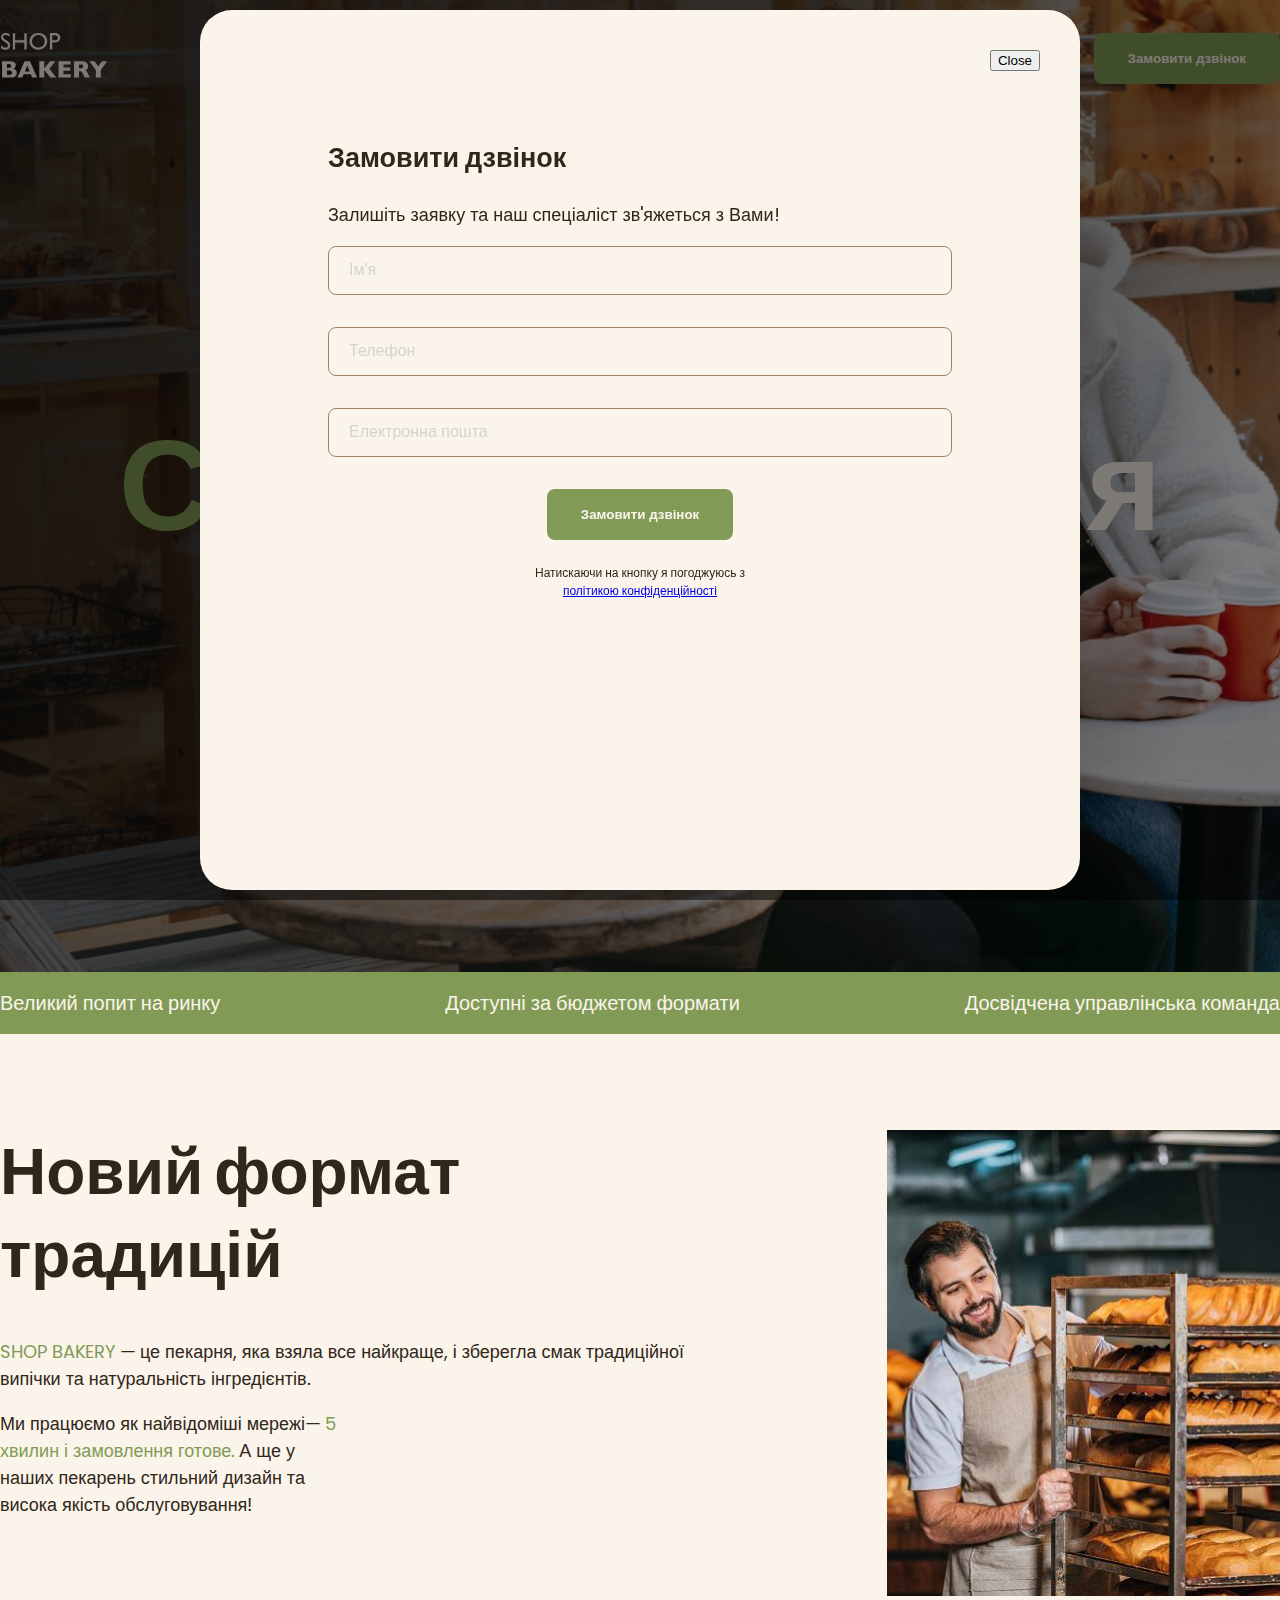
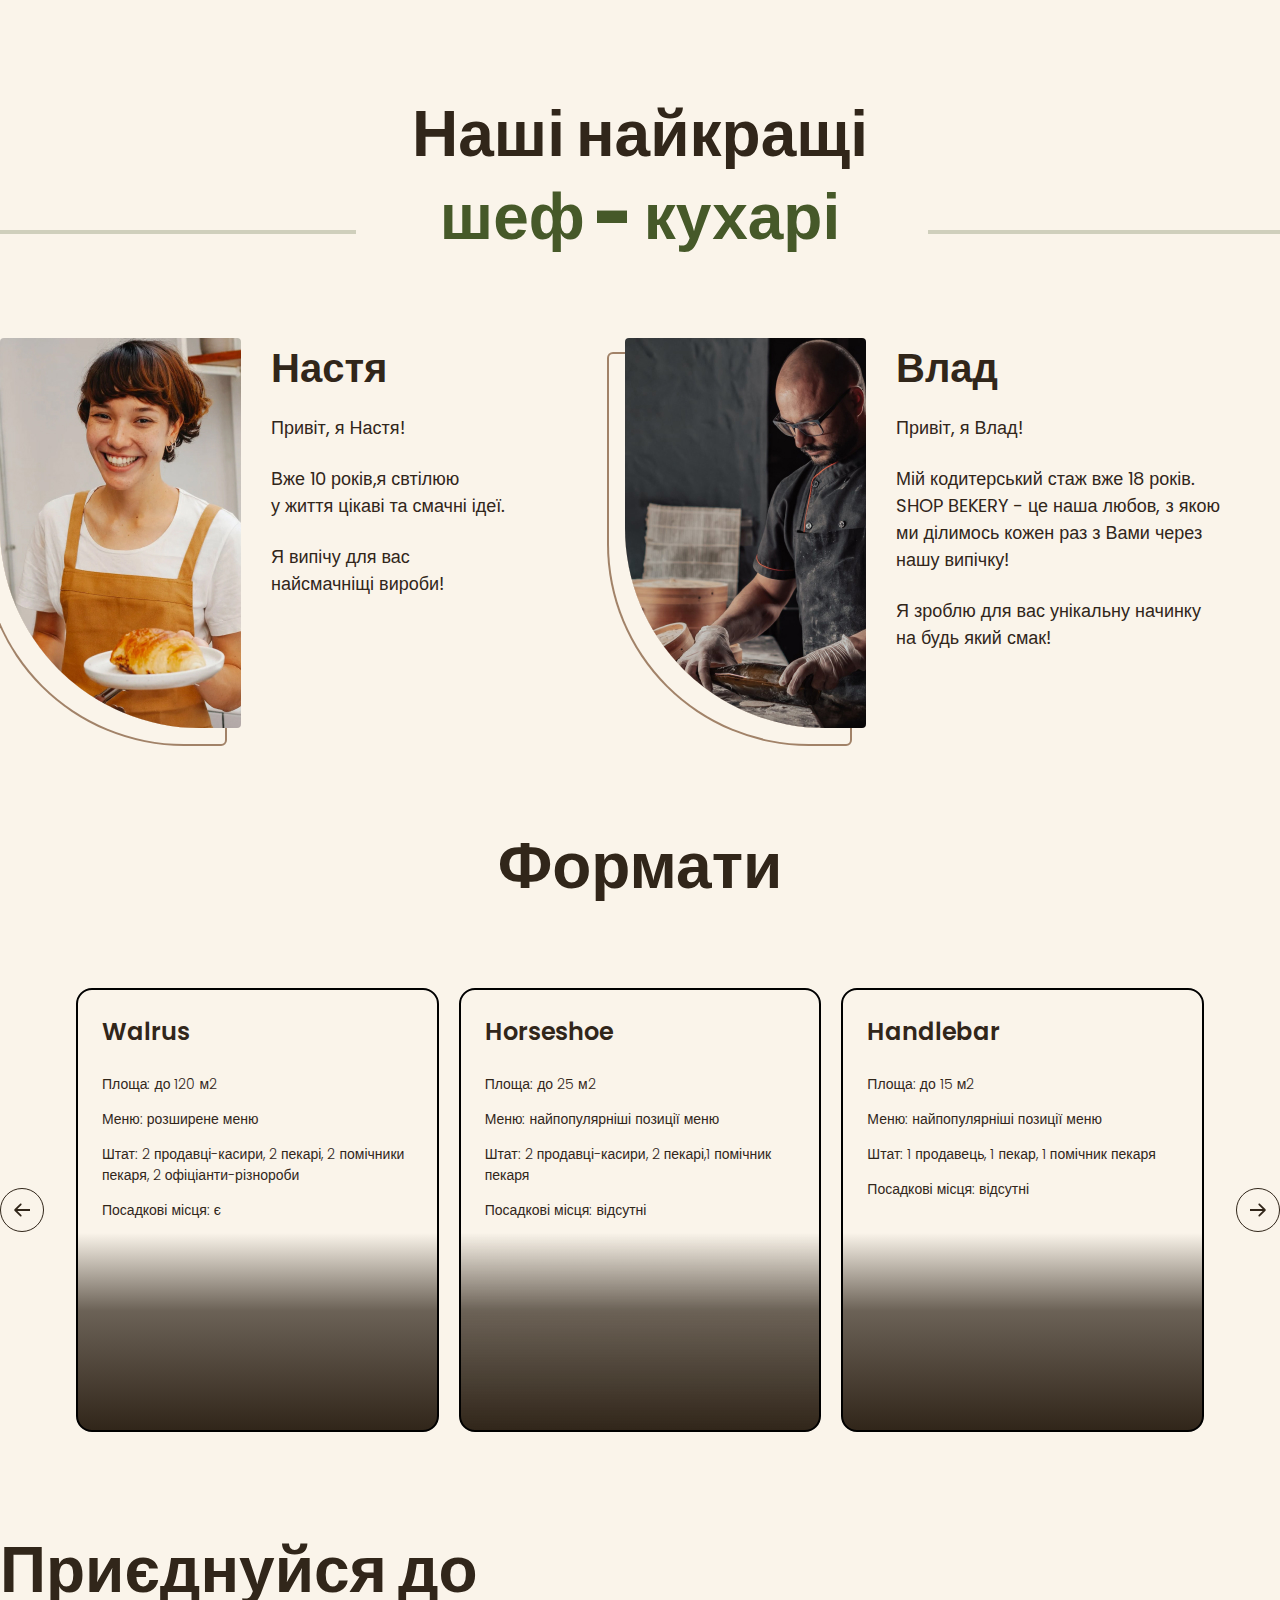
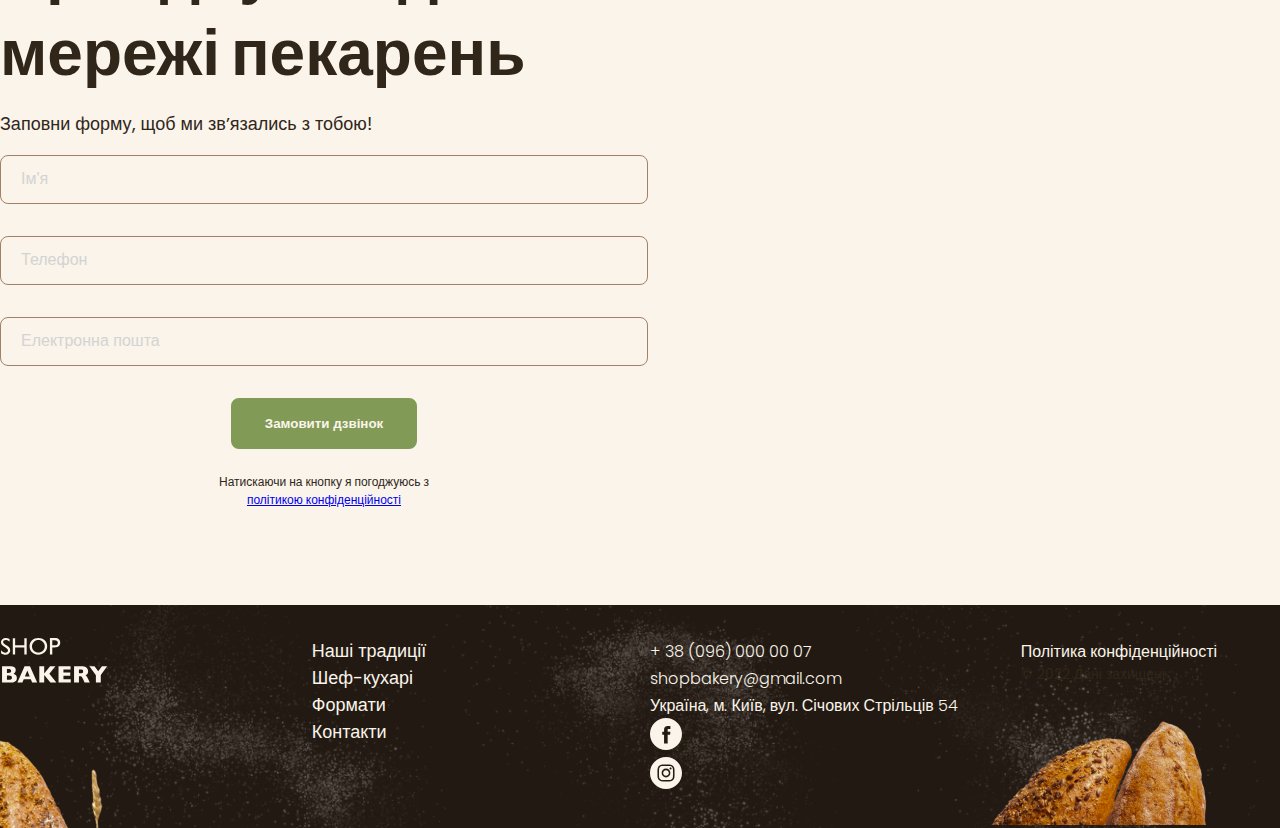
==== index.html @ 7f4b6bdd "first commit" ====
<!DOCTYPE html>
<html lang="uk">
  <head>
    <meta charset="UTF-8" />
    <meta name="viewport" content="width=device-width, initial-scale=1.0" />
    <link rel="stylesheet" href="./css/main.css">
    <link rel="preconnect" href="https://fonts.googleapis.com">
    <link rel="preconnect" href="https://fonts.gstatic.com" crossorigin>
    <link href="https://fonts.googleapis.com/css2?family=Poppins:wght@300;400;600;900&display=swap" rel="stylesheet">
    <title>Сучасна пекарня</title>
  </head>
  <body>
    <header class="header">
      <div class="container">
        <div class="header-container">
          <nav class="header-nav">
            <a href="#"><img src="/Images/logo.svg" alt="logo" /></a>
            <ul class="header-menu">
              <li class="header-item"><a class="link" href="#tradirions-section">Нашіт радиції</a></li>
              <li class="header-item"><a class="link" href="#chefs-section">Шеф-кухарі</a></li>
              <li class="header-item"><a class="link" href="#formats-section">Формати</a></li>
              <li class="header-item"><a class="link" href="#contact section">Контакти</a></li>
            </ul>
          </nav>
          <button class="button modal-btn-open" type="button">Замовити дзвінок</button>
        </div>
      </div>
    </header>
    <main>
      <section class="hero-section">
        <div class="container">
          <h1 class="hero-title"><span class="accent">Сучасна</span>пекарня</h1>
        </div>
      </section>
      <section class="advantages-section">
        <div class="container">
          <h2 class="visually-hidden">Наші переваги</h2>
          <ul class="advantages-list">
          <li class="advantages-item">Великий попит на ринку</li>
          <li class="advantages-item">Доступні за бюджетом формати</li>
          <li class="advantages-item">Досвідчена управлінська команда</li>
          </ul>
        </div>
      </section>
      <section class="traditions-section section" id="traditions-section">
        <div class="container">
          <div class="traditions-container">
            <div class="traditions-content">
              <h2 class="traditions-title section-title">Новий формат традицій</h2>
              <p class="traditions-text"><span class="brand uppercase">shop bakery</span> — це пекарня, яка взяла все найкраще, і зберегла смак традиційної випічки та натуральність інгредієнтів.</p>
              <p class="traditions-text limited">Ми працюємо як найвідоміші мережі—
              <span class="brand">5 хвилин і замовлення готове.</span>
               А ще у наших пекарень стильний дизайн 
               та висока якість обслуговування!</p>
            </div>
          <img src="./Images/baker-man.jpg" alt="baker-man">
          </div>
        </div>
      </section>
      <section class="section" id="chefs-section">
        <div class="container">
          <h2 class="chefs-title section-title centered">Наші найкращі<br><span class="accent">шеф - кухарі</span></h2>
        <ul class="chefs-list">
          <li class="chefs-item">
            <article class="chef-card">
              <img class="chef-image" src="./Images/Nastya.jpg" alt="Nastya-chef">
              <div>
                <div class="chef-text">
                  <h3 class="chef-title">Настя</h3>
                  <p>Привіт, я Настя!</p>
                  <p>Вже 10 років,я свтілюю<br>у життя цікаві та смачні ідеї.</p>
                  <p>Я випічу для вас<br>найсмачніщі вироби!</p>
                </div>
              </div>
            </article>
          </li>
          <li class="chefs-item">
            <article class="chef-card">
              <img class="chef-image" src="./Images/Vlad.jpg" alt="Vlad-chef">
              <div class="chef-text">
                <h3 class="chef-title">Влад</h3>
                <p>Привіт, я Влад!</p>
                <p>Мій кодитерський стаж вже 18 років.<br>SHOP BEKERY - це наша любов, з якою<br>ми ділимось кожен раз з Вами через нашу випічку!</p>
                <p>Я зроблю для вас унікальну начинку<br>на будь який смак!</p>
              </div>
            </article>
          </li>
        </ul>
        </div>
      </section>
      <section class="section" id="formats-section">
        <div class="container">
          <h2 class="formats-title section-title centered">Формати</h2>
          <div class="formats-container">
            <button class="slide-button next" type="button">
              <svg class="icon-Arrow-1" width="16" height="16">
              <use href="./Images/Sprite.svg#icon-Arrow-1"></use>
              </svg>
            </button>
            <ul class="formats-list">
            <li class="formats-item">
              <article class="format-card">
                <h3 class="format-title" lang="en">Walrus</h3>
                <div class="format-text">
                  <p >Площа: до 120 м2</p> 
                  <p >Меню: розширене меню</p>
                  <p >Штат: 2 продавці-касири, 2 пекарі, 2 
                    помічники пекаря, 2 офіціанти-різнороби</p>
                  <p >Посадкові місця: є</p>
                </div>
              </article>
            </li>
            <li class="formats-item">
              <article class="format-card">
                <h3 class="format-title" lang="en">Horseshoe</h3>
                <div class="format-text">
                  <p >Площа: до 25 м2</p> 
                  <p >Меню: найпопулярніші позиції меню</p>
                  <p >Штат: 2 продавці-касири, 2 пекарі,1 
                    помічник пекаря</p>
                  <p >Посадкові місця: відсутні</p>
                </div>
              </article>
            </li>
            <li class="formats-item">
              <article class="format-card">
                <h3 class="format-title" lang="en">Handlebar</h3>
                <div class="format-text">
                  <p >Площа: до 15 м2</p> 
                  <p >Меню: найпопулярніші позиції меню </p>
                  <p >Штат: 1 продавець, 1 пекар, 1 помічник 
                    пекаря</p>
                  <p >Посадкові місця: відсутні</p>
                </div>
              </article>
            </li>
            </ul>
            <button class="slide-button prev" type="button">
            <svg class="slide-arrow" width="16" height="16">
            <use href="./Images/Sprite.svg#icon-Arrow-1"></use>
            </svg>
            </button>
          </div>
        </div>
      </section>
      <section class="contact-section section" id="contact section">
        <div class="container">
         <div class="contact-container">
          <div class="contact-form">
            <h2 class="contact-title section-title">Приєднуйся до мережі пекарень</h2>
            <p>Заповни форму, щоб ми звʼязались з тобою!</p>
            <form name="modal-form" autocomplete="off" >

              <div class="form-field">
                <label class="form-label visually-hidden" for="user-name">Ім'я</label>
                <input class="form-input" type="text" id="user-name" name="user-name" placeholder="Ім'я">
              </div>
      
              <div class="form-field">
                <label class="form-label visually-hidden" for="user-tel">Телефон</label>
                <input class="form-input" type="tel" id="user-tel" name="user-tel" placeholder="Телефон">
              </div>
      
              <div class="form-field">
                <label class="form-label visually-hidden" for="user-email">Електронна пошта</label>
                <input class="form-input" type="email" id="user-email" name="user-email" placeholder="Електронна пошта">
              </div>
      
                <button class="form-button button" type="submit">Замовити дзвінок</button>
                <p class="form-terms">Натискаючи на кнопку я погоджуюсь з <a class="form-terms-lin" href="#">політикою конфіденційності</a></p>
              </form>
          </div>
          <iframe class="contact-map" src="https://www.google.com/maps/embed?pb=!1m18!1m12!1m3!1d2540.1640531314047!2d30.491233500000003!3d50.4566697!2m3!1f0!2f0!3f0!3m2!1i1024!2i768!4f13.1!3m3!1m2!1s0x40d4ce637bfe1717%3A0x5370c2254ad1b952!2z0LLRg9C70LjRhtGPINCh0ZbRh9C-0LLQuNGFINCh0YLRgNGW0LvRjNGG0ZbQsiwgNTQsINCa0LjRl9CyLCAwMjAwMA!5e0!3m2!1suk!2sua!4v1700750742175!5m2!1suk!2sua" width="600" height="450" style="border:0;" allowfullscreen="" loading="lazy" referrerpolicy="no-referrer-when-downgrade"></iframe>
         </div>
        </div>
      </section>
    </main>
    <footer class="footer">
    <div class="container">
      <div class="footer-container">
        <nav class="footer-nav">
          <a class="footer-logo" href="#">
            <img src="/Images/logo.svg" alt="logo" />
          </a>
         <ul class="footer-menu">
           <li><a class="link" href="#">Наші традиції</a></li>
           <li><a class="link" href="#">Шеф-кухарі</a></li>
           <li><a class="link" href="#">Формати</a></li>
           <li><a class="link" href="#">Контакти</a></li>
         </ul>
      </nav>
      <address class="footer-address">
        <ul class="address-list">
          <li><a class="address-link" href="tel:+380960000007">+ 38 (096) 000 00 07</a></li>
          <li><a class="address-link" href="mailto:shopbakery@gmail.com">shopbakery@gmail.com</a></li>
          <li><a class="address-link" href="https://maps.app.goo.gl/nErxCYcRYTQKgzDj8">Україна, м. Київ, вул. Січових Стрільців 54</a></li>
          <li><a  href="">
            <svg class="address-icon" width="32" height="32">
              <use href="./Images/Sprite.svg#icon-Face3">
            </svg>
            </a>
          </li>
          <li><a href="#">
            <svg class="address-icon" width="32" height="32">
              <use href="./Images/Sprite.svg#icon-Insta">
            </svg>
            </a>
          </li>
        </ul>
        <div class="address-info">
          <a class="address-link" href="#" target="_blank">Політика конфіденційності</a>
        <p class="address-copyright">© 2022 Дані захищені</p>
        </div>
      </address>
      </div>
    </div>
    </footer>


    <div class="backdrop">
      <div class="modal">
        <button class="modal-btn-close" type="button">Close</button>
        <h2>Замовити дзвінок</h2>
        <p>Залишіть заявку та наш спеціаліст зв'яжеться з Вами!</p>
        <form name="contact-form" autocomplete="on">

        <div class="form-field">
          <label class="form-label visually-hidden" for="user-name">Ім'я</label>
          <input class="form-input" type="text" id="user-name" name="user-name" placeholder="Ім'я" min="2" max="20" required>
        </div>

        <div class="form-field">
          <label class="form-label visually-hidden" for="user-tel">Телефон</label>
          <input class="form-input" type="tel" id="user-tel" name="user-tel" placeholder="Телефон" pattern="\+[0-9]{12}" required>
        </div>

        <div class="form-field">
          <label class="form-label visually-hidden" for="user-email">Електронна пошта</label>
          <input class="form-input" type="email" id="user-email" name="user-email" placeholder="Електронна пошта" required>
        </div>

      
          <button class="form-button button" type="submit">Замовити дзвінок</button>
          <p class="form-terms">Натискаючи на кнопку я погоджуюсь з <a class="form-terms-lin" href="#">політикою конфіденційності</a></p>
        </form>
      </div>
    </div>


    <script src="./Js/modal.js"></script>
  </body>
</html>
---- css/main.css ----
:root {
  --color-primary-dark: #31261a;
  --color-primary-light: #faf4ea;
  --color-brand-normal: #819b57;
  --color-brand-dark: #465929;
  --color-brand-light: #cfcfbc;
  --color-secondary-dark: #a18268;
}

*,
::after,
::after {
  box-sizing: border-box;
}

ul {
  list-style-type: none;
  margin: 0;
  padding: 0;
}

body {
  color: var(
    --color-primary-dark
  );
  background-color: var(
    --color-primary-light
  );
  font-family: "Poppins",
    sans-serif;
  font-size: 18px;
  font-weight: 400;
  line-height: 1.5;
  margin: 0;
}

h1,
h2,
h3,
h4,
h5,
h6,
p {
  margin-top: 0;
}

a {
  display: inline-block;
}

address {
  font-style: normal;
}

.visually-hidden {
  position: absolute;
  left: -10000px;
  top: auto;
  width: 1px;
  height: 1px;
  overflow: hidden;
}

.section {
  padding: 48px 0;
}

.container {
  width: 100%;
  max-width: 1288px;
  margin: 0 auto;
}

.button {
  color: var(
    --color-primary-light
  );
  background-color: var(
    --color-brand-normal
  );
  border: 2px solid
    var(--color-brand-normal);
  border-radius: 8px;
  cursor: pointer;
  font-weight: 600;
  padding: 16px 32px;
}

.button:hover {
  background-color: transparent;
  color: var(
    --color-brand-dark
  );
}

.link {
  color: var(
    --color-primary-light
  );
  text-decoration: none;
  transition: color 0.3s;
}

.link:hover {
  color: var(
    --color-brand-normal
  );
}

.header {
  position: absolute;
  top: 0;
  left: 0;
  width: 100%;
  padding-top: 32px;
}

.header-container {
  display: flex;
  align-items: center;
  gap: 40px;
}

.header-nav {
  flex-grow: 1;
  display: flex;
  align-items: center;
  gap: 40px;
}

.header-menu {
  display: flex;
  gap: 64px;
  flex-grow: 1;
  justify-content: center;
}

.header-item {
  margin-right: 64px;
}

.header-item:last-child {
  margin-right: 0;
}

.hero-section {
  padding: 390px 0;
  background-image: linear-gradient(
      103deg,
      rgba(18, 18, 17, 0.78)
        2.03%,
      rgba(18, 18, 17, 0.6)
        58.46%,
      rgba(18, 18, 17, 0)
        90.36%
    ),
    url(/Images/couple-in-bake.jpg);
  background-repeat: no-repeat;
  background-position: center;
  background-size: cover;
}

.hero-title {
  color: var(
    --color-primary-light
  );
  text-align: center;
  font-size: 128px;
  font-weight: 900;
  margin-bottom: 0;
}

.hero-title .accent {
  color: var(
    --color-brand-normal
  );
}

.advantages-list {
  display: flex;
  justify-content: space-between;
  gap: 40px;
}

.advantages-item {
  font-size: 20px;
  font-weight: 300;
  color: var(
    --color-primary-light
  );
}

.advantages-section {
  background-color: var(
    --color-brand-normal
  );
  padding: 16px 0;
}

.section-title .accent {
  color: var(
    --color-brand-dark
  );
}

.section-title {
  font-size: 64px;
  font-weight: 900;
  line-height: 1.3;
}

.section-title.centered {
  text-align: center;
}

.traditions-section {
  padding-top: 96px;
}

.traditions-content {
  max-width: 710px;
}

.traditions-container {
  display: flex;
  justify-content: space-between;
  gap: 40px;
}

.traditions-title {
  margin-bottom: 42px;
}

.traditions-text .brand {
  color: var(
    --color-brand-normal
  );
}

.traditions-text .uppercase {
  text-transform: uppercase;
}

.traditions-text.limited {
  max-width: 340px;
}

.chef-card {
  display: flex;
  gap: 30px;
}

.chefs-list {
  display: flex;
  gap: 0px;
}

.chefs-item {
  flex-basis: calc(
    (100% - 30px) / 2
  );
}

.chef-text p {
  margin-bottom: 24px;
}

.chef-text p:last-child {
  margin-bottom: 0px;
}

.chef-title {
  font-size: 40px;
  font-weight: 600;
  margin-bottom: 16px;
}

.chefs-title {
  margin: 0 auto 80px;
  position: relative;
}

.chefs-title::before,
.chefs-title::after {
  position: absolute;
  bottom: 24px;
  width: 352px;
  border: 2px solid
    var(--color-brand-light);
  content: "";
}

.chefs-title::before {
  left: 0px;
}

.chefs-title::after {
  right: 0px;
}

.chef-image {
  border-radius: 4px 4px 4px
    200px;
  box-shadow: -16px 16px 0 0
      var(
        --color-primary-light
      ),
    -16px 16px 0 2px var(--color-secondary-dark);
}

.formats-container {
  display: flex;
  gap: 32px;
  align-items: center;
}

.formats-list {
  display: flex;
  gap: 20px;
  flex-wrap: wrap;
}

.formats-item {
  flex-basis: calc(
    (100% - 40px) / 3
  );
}

.format-card {
  transition: transform 0.3s;
  border: 2px solid black;
  height: 444px;
  border-radius: 16px;
  padding: 24px;
  background-image: linear-gradient(
    180deg,
    rgba(49, 38, 26, 0) 55.21%,
    rgba(49, 38, 26, 0.71)
      72.92%,
    var(--color-primary-dark)
      100%
  );
}

.format-card:hover {
  transform: scale(1.05);
}

.format-title {
  font-size: 24px;
  font-weight: 600;
}

.formats-title {
  margin-bottom: 80px;
}

.format-text {
  font-size: 14px;
  font-weight: 300;
}

.slide-button {
  flex-shrink: 0;
  width: 44px;
  height: 44px;
  border-radius: 50%;
  display: flex;
  align-items: center;
  justify-content: center;
  padding: 0;
  fill: var(
    --color-primary-dark
  );
  background-color: transparent;
  border: 1px solid
    var(--color-primary-dark);
  cursor: pointer;
}

.slide-button:hover {
  background-color: var(
    --color-primary-dark
  );
  fill: var(
    --color-primary-light
  );
}

.slide-button.prev {
  transform: rotate(180deg);
}

.contact-section {
  padding-bottom: 96px;
}

.contact-title {
  margin-bottom: 16px;
}

.contact-container {
  display: flex;
  gap: 32px;
}

.contact-map {
  flex-shrink: 0;
  border: none;
  border-radius: 16px;
}

/* Footer */
.footer {
  background-image: url(/Images/Footer1.png);
  background-color: var(
    --color-primary-dark
  );
  background-repeat: no-repeat;
  background-size: cover;
  background-position: center;
  padding: 32px 0;
  position: relative;
}

.footer::before,
.footer::after {
  bottom: 0;
  position: absolute;
  content: "";
  background-repeat: no-repeat;
}

.footer::before {
  left: 0;
  width: 180px;
  height: 120px;
  background-image: url(/Images/Baton1.png);
}

.footer::after {
  width: 380px;
  height: 190px;
  background-image: url(/Images/Baton2.png);
  right: 0;
}

.footer-container {
  display: flex;
  gap: 20px;
}

.footer-nav,
.footer-address {
  display: flex;
  flex-basis: 50%;
}

.footer-logo,
.footer-menu {
  flex-grow: 1;
}

.address-list,
.address-info {
  flex-grow: 1;
}

.address-link {
  font-size: 16px;
  font-weight: 300;
  color: var(
    --color-primary-light
  );
  text-decoration: none;
}

.address-link:hover {
  color: var(
    --color-brand-normal
  );
}

.address-copyright {
  font-size: 14px;
}

.address-icon {
  fill: var(
    --color-primary-light
  );
}

.address-icon:hover {
  fill: var(
    --color-brand-normal
  );
}

/* Modal Window */
.backdrop {
  position: fixed;
  top: 0;
  left: 0;
  right: 0;
  bottom: 0;
  background-color: rgba(
    0,
    0,
    0,
    0.5
  );
  display: flex;
  justify-content: center;
  align-items: center;
  transition: opacity 0.3s,
    visibility 0.3s;
}

.modal {
  padding: 128px;
  width: 100%;
  max-width: 880px;
  height: 100%;
  max-height: 880px;
  background-color: var(
    --color-primary-light
  );
  border-radius: 32px;
  position: relative;
  overflow-y: auto;
}

.modal-btn-close {
  position: absolute;
  top: 40px;
  right: 40px;
}

.backdrop.is-hidden {
  opacity: 0;
  visibility: hidden;
  pointer-events: none;
}

/* form */
.form-field {
  margin-bottom: 32px;
  position: relative;
}

.form-label {
  position: absolute;
  top: 16px;
  left: 42px;
}

.form-field:focus-within
  .form-label {
  transform: translate(
    -36px,
    -40px
  );
}

.form-input {
  padding: 16px 20px;
  width: 100%;
  border: 1px solid
    var(
      --color-secondary-dark
    );
  border-radius: 8px;
  background-color: transparent;
}

.form-input:focus
  + .form-label {
  transform: translate(
    -36px,
    10px
  );
}

.form-input:focus {
  border-color: var(
    --color-brand-normal
  );
  outline: none;
}

.form-input:disabled {
  border-color: lightgrey;
}

.form-input:disabled::-moz-placeholder {
  color: grey;
}

.form-input:disabled::placeholder {
  color: grey;
}

.form-input::-moz-placeholder {
  color: lightgrey;
  font-size: 16px;
  line-height: 1.17;
}

.form-input::placeholder {
  color: lightgrey;
  font-size: 16px;
  line-height: 1.17;
}

.form-input:focus::-moz-placeholder {
  color: var(
    --color-primary-dark
  );
}

.form-input:focus::placeholder {
  color: var(
    --color-primary-dark
  );
}

.form-button {
  display: block;
  margin: 0 auto 24px;
}

.form-terms {
  margin: 0 auto;
  max-width: 220px;
  font-size: 12px;
  line-height: 1.5;
  font-weight: 500;
  text-align: center;
}

.form-terms-link {
  color: var(
    --color-primary-dark
  );
  text-underline-offset: 2px;
} /*# sourceMappingURL=main.css.map */
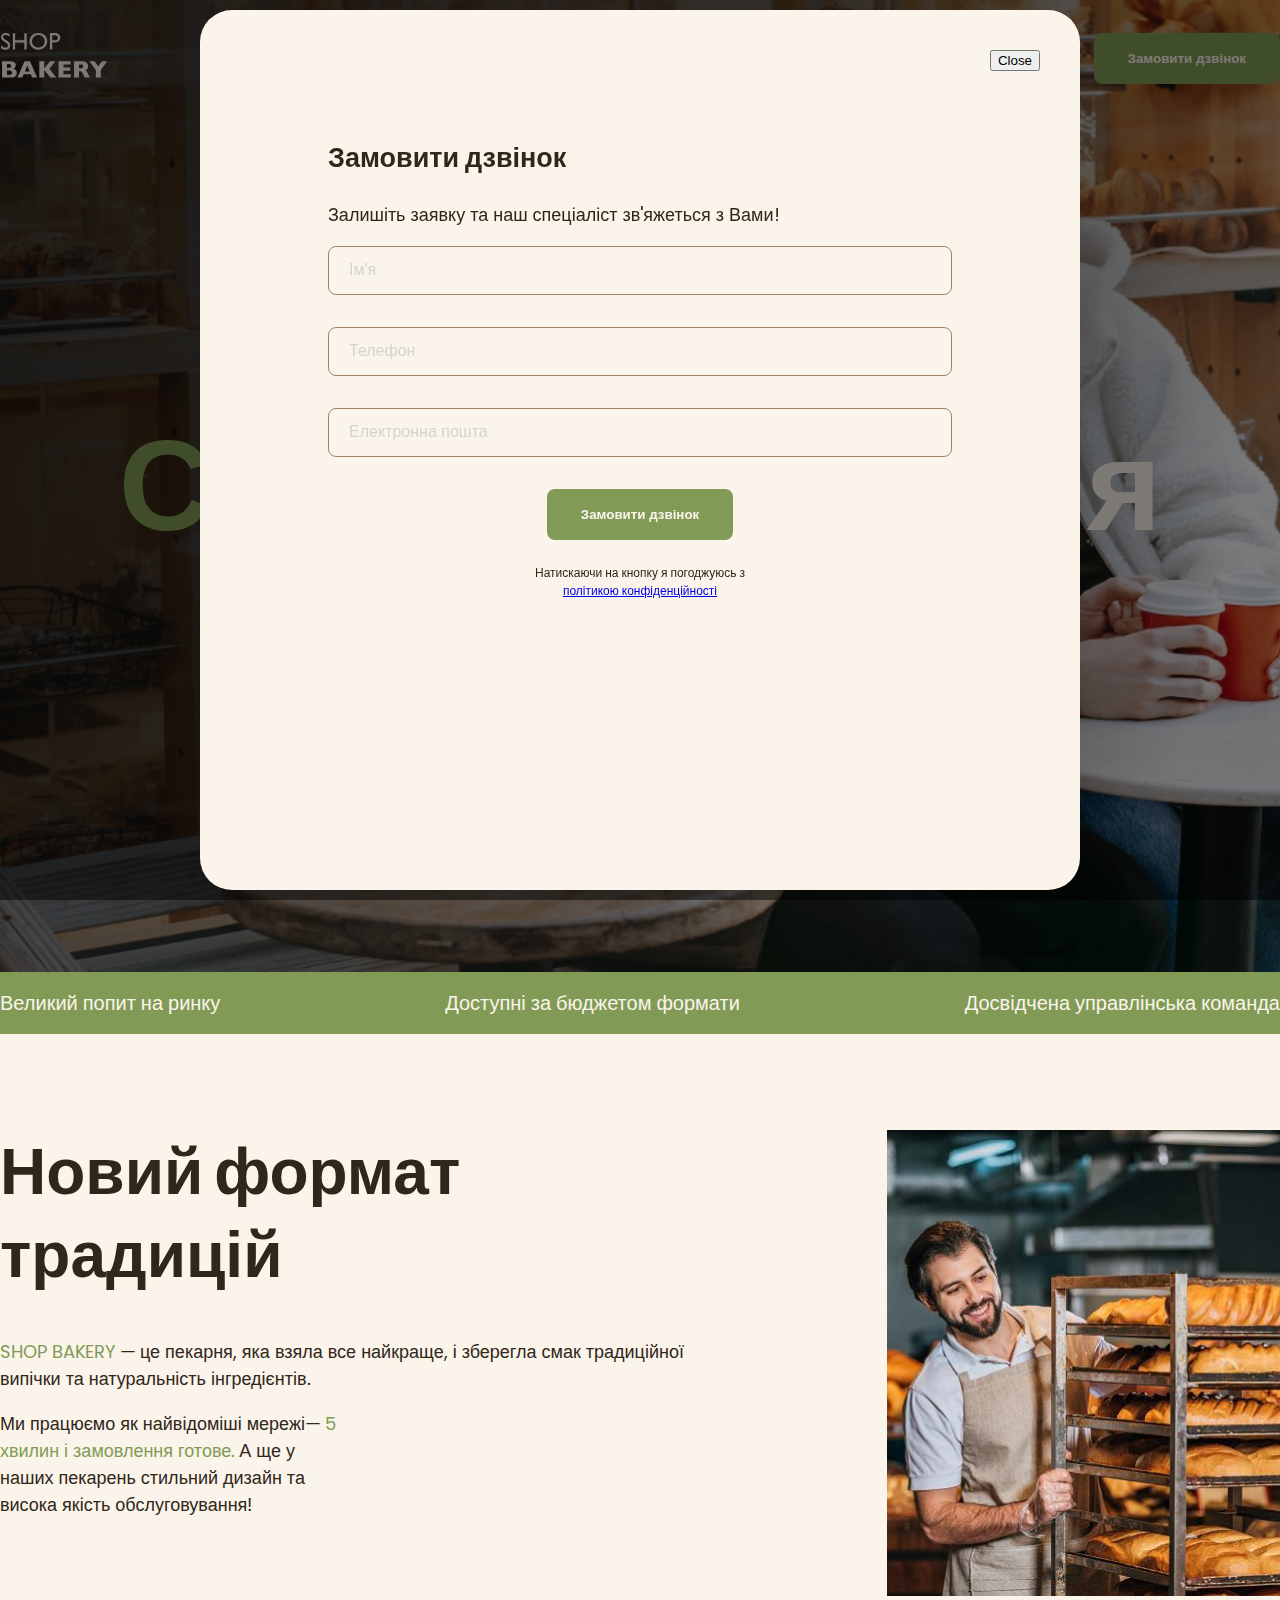
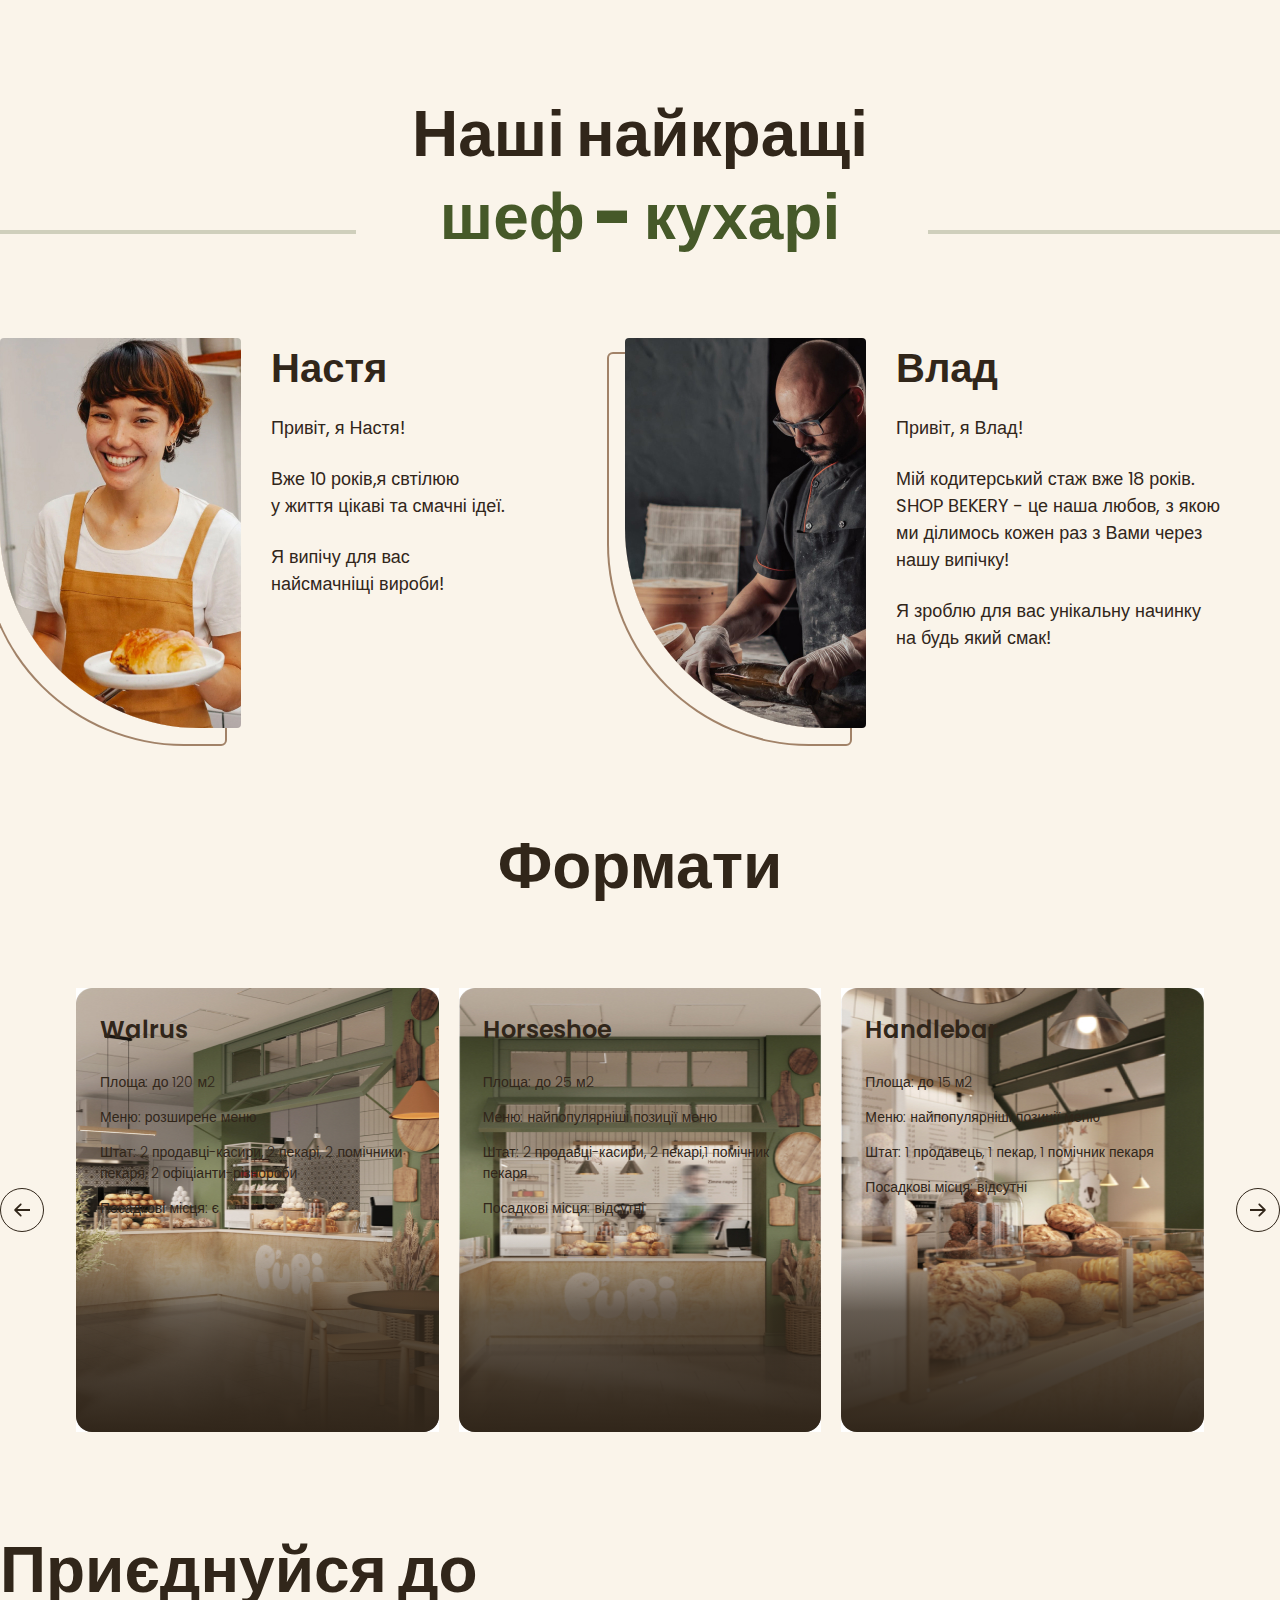
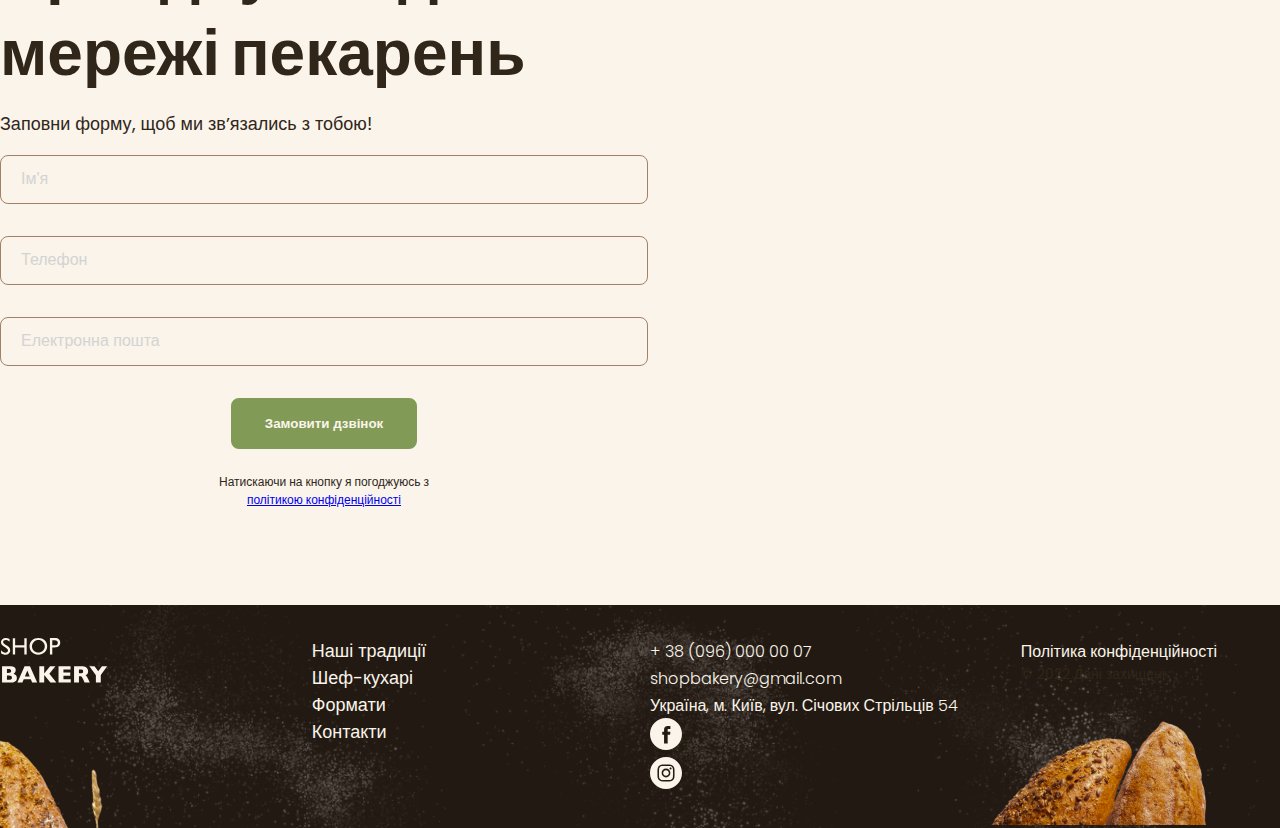
==== commit ebd3de42: "add preprocesses" ====
--- a/index.html
+++ b/index.html
@@ -3,7 +3,7 @@
   <head>
     <meta charset="UTF-8" />
     <meta name="viewport" content="width=device-width, initial-scale=1.0" />
-    <link rel="stylesheet" href="./css/main.css">
+    <link rel="stylesheet" href="./css/main.min.css">
     <link rel="preconnect" href="https://fonts.googleapis.com">
     <link rel="preconnect" href="https://fonts.gstatic.com" crossorigin>
     <link href="https://fonts.googleapis.com/css2?family=Poppins:wght@300;400;600;900&display=swap" rel="stylesheet">
@@ -100,6 +100,7 @@
             <ul class="formats-list">
             <li class="formats-item">
               <article class="format-card">
+                <img class="format-image" src="./Images/Walrus.jpg" alt="Walrus format">
                 <h3 class="format-title" lang="en">Walrus</h3>
                 <div class="format-text">
                   <p >Площа: до 120 м2</p> 
@@ -112,6 +113,7 @@
             </li>
             <li class="formats-item">
               <article class="format-card">
+                <img class="format-image" src="./Images/Horseshoe.jpg" alt="Horseshoe format">
                 <h3 class="format-title" lang="en">Horseshoe</h3>
                 <div class="format-text">
                   <p >Площа: до 25 м2</p> 
@@ -124,6 +126,7 @@
             </li>
             <li class="formats-item">
               <article class="format-card">
+                <img class="format-image" src="./Images/Handlebar.jpg" alt="Handlebar format">
                 <h3 class="format-title" lang="en">Handlebar</h3>
                 <div class="format-text">
                   <p >Площа: до 15 м2</p> 
--- a/css/main.min.css
+++ b/css/main.min.css
@@ -0,0 +1 @@
+:root{--color-primary-dark: #31261a;--color-primary-light: #faf4ea;--color-brand-normal: #819b57;--color-brand-dark: #465929;--color-brand-light: #cfcfbc;--color-secondary-dark: #a18268}*,::after,::after{-webkit-box-sizing:border-box;box-sizing:border-box}ul{list-style-type:none;margin:0;padding:0}body{color:var(--color-primary-dark);background-color:var(--color-primary-light);font-family:"Poppins",sans-serif;font-size:18px;font-weight:400;line-height:1.5;margin:0}h1,h2,h3,h4,h5,h6,p{margin-top:0}a{display:inline-block}address{font-style:normal}.visually-hidden{position:absolute;left:-10000px;top:auto;width:1px;height:1px;overflow:hidden}.section{padding:48px 0}.container{width:100%;max-width:1288px;margin:0 auto}.button{color:var(--color-primary-light);background-color:var(--color-brand-normal);border:2px solid var(--color-brand-normal);border-radius:8px;cursor:pointer;font-weight:600;padding:16px 32px}.button:hover{background-color:rgba(0,0,0,0);color:var(--color-brand-dark)}.link{color:var(--color-primary-light);text-decoration:none;-webkit-transition:color .3s;transition:color .3s}.link:hover{color:var(--color-brand-normal)}.header{position:absolute;top:0;left:0;width:100%;padding-top:32px}.header-container{display:-webkit-box;display:-ms-flexbox;display:flex;-webkit-box-align:center;-ms-flex-align:center;align-items:center;gap:40px}.header-nav{-webkit-box-flex:1;-ms-flex-positive:1;flex-grow:1;display:-webkit-box;display:-ms-flexbox;display:flex;-webkit-box-align:center;-ms-flex-align:center;align-items:center;gap:40px}.header-menu{display:-webkit-box;display:-ms-flexbox;display:flex;gap:64px;-webkit-box-flex:1;-ms-flex-positive:1;flex-grow:1;-webkit-box-pack:center;-ms-flex-pack:center;justify-content:center}.header-item{margin-right:64px}.header-item:last-child{margin-right:0}.hero-section{padding:390px 0;background-image:linear-gradient(103deg, rgba(18, 18, 17, 0.78) 2.03%, rgba(18, 18, 17, 0.6) 58.46%, rgba(18, 18, 17, 0) 90.36%),url(/Images/couple-in-bake.jpg);background-repeat:no-repeat;background-position:center;background-size:cover}.hero-title{color:var(--color-primary-light);text-align:center;font-size:128px;font-weight:900;margin-bottom:0}.hero-title .accent{color:var(--color-brand-normal)}.advantages-list{display:-webkit-box;display:-ms-flexbox;display:flex;-webkit-box-pack:justify;-ms-flex-pack:justify;justify-content:space-between;gap:40px}.advantages-item{font-size:20px;font-weight:300;color:var(--color-primary-light)}.advantages-section{background-color:var(--color-brand-normal);padding:16px 0}.section-title .accent{color:var(--color-brand-dark)}.section-title{font-size:64px;font-weight:900;line-height:1.3}.section-title.centered{text-align:center}.traditions-section{padding-top:96px}.traditions-content{max-width:710px}.traditions-container{display:-webkit-box;display:-ms-flexbox;display:flex;-webkit-box-pack:justify;-ms-flex-pack:justify;justify-content:space-between;gap:40px}.traditions-title{margin-bottom:42px}.traditions-text .brand{color:var(--color-brand-normal)}.traditions-text .uppercase{text-transform:uppercase}.traditions-text.limited{max-width:340px}.chef-card{display:-webkit-box;display:-ms-flexbox;display:flex;gap:30px}.chefs-list{display:-webkit-box;display:-ms-flexbox;display:flex;gap:0px}.chefs-item{-ms-flex-preferred-size:calc((100% - 30px)/2);flex-basis:calc((100% - 30px)/2)}.chef-text p{margin-bottom:24px}.chef-text p:last-child{margin-bottom:0px}.chef-title{font-size:40px;font-weight:600;margin-bottom:16px}.chefs-title{margin:0 auto 80px;position:relative}.chefs-title::before,.chefs-title::after{position:absolute;bottom:24px;width:352px;border:2px solid var(--color-brand-light);content:""}.chefs-title::before{left:0px}.chefs-title::after{right:0px}.chef-image{border-radius:4px 4px 4px 200px;-webkit-box-shadow:-16px 16px 0 0 var(--color-primary-light),-16px 16px 0 2px var(--color-secondary-dark);box-shadow:-16px 16px 0 0 var(--color-primary-light),-16px 16px 0 2px var(--color-secondary-dark)}.formats-container{display:-webkit-box;display:-ms-flexbox;display:flex;gap:32px;-webkit-box-align:center;-ms-flex-align:center;align-items:center}.formats-list{display:-webkit-box;display:-ms-flexbox;display:flex;gap:20px;-ms-flex-wrap:wrap;flex-wrap:wrap}.formats-item{-ms-flex-preferred-size:calc((100% - 40px)/3);flex-basis:calc((100% - 40px)/3)}.format-card{position:relative;-webkit-transition:-webkit-transform .3s;transition:-webkit-transform .3s;transition:transform .3s;transition:transform .3s, -webkit-transform .3s;height:444px;border-radius:16px;padding:24px;background-image:-webkit-gradient(linear, left top, left bottom, color-stop(55.21%, rgba(49, 38, 26, 0)), color-stop(72.92%, rgba(49, 38, 26, 0.71)), to(var(--color-primary-dark)));background-image:linear-gradient(180deg, rgba(49, 38, 26, 0) 55.21%, rgba(49, 38, 26, 0.71) 72.92%, var(--color-primary-dark) 100%)}.format-card:hover{-webkit-transform:scale(1.05);transform:scale(1.05)}.format-title{font-size:24px;font-weight:600}.formats-title{margin-bottom:80px;color:var(--color-primary-li)}.format-text{font-size:14px;font-weight:300}.format-image{z-index:-1;position:absolute;top:0;left:0;width:100%;height:100%}.slide-button{-ms-flex-negative:0;flex-shrink:0;width:44px;height:44px;border-radius:50%;display:-webkit-box;display:-ms-flexbox;display:flex;-webkit-box-align:center;-ms-flex-align:center;align-items:center;-webkit-box-pack:center;-ms-flex-pack:center;justify-content:center;padding:0;fill:var(--color-primary-dark);background-color:rgba(0,0,0,0);border:1px solid var(--color-primary-dark);cursor:pointer}.slide-button:hover{background-color:var(--color-primary-dark);fill:var(--color-primary-light)}.slide-button.prev{-webkit-transform:rotate(180deg);transform:rotate(180deg)}.contact-section{padding-bottom:96px}.contact-title{margin-bottom:16px}.contact-container{display:-webkit-box;display:-ms-flexbox;display:flex;gap:32px}.contact-map{-ms-flex-negative:0;flex-shrink:0;border:none;border-radius:16px}.footer{background-image:url(/Images/Footer1.png);background-color:var(--color-primary-dark);background-repeat:no-repeat;background-size:cover;background-position:center;padding:32px 0;position:relative}.footer::before,.footer::after{bottom:0;position:absolute;content:"";background-repeat:no-repeat}.footer::before{left:0;width:180px;height:120px;background-image:url(/Images/Baton1.png)}.footer::after{width:380px;height:190px;background-image:url(/Images/Baton2.png);right:0}.footer-container{display:-webkit-box;display:-ms-flexbox;display:flex;gap:20px}.footer-nav,.footer-address{display:-webkit-box;display:-ms-flexbox;display:flex;-ms-flex-preferred-size:50%;flex-basis:50%}.footer-logo,.footer-menu{-webkit-box-flex:1;-ms-flex-positive:1;flex-grow:1}.address-list,.address-info{-webkit-box-flex:1;-ms-flex-positive:1;flex-grow:1}.address-link{font-size:16px;font-weight:300;color:var(--color-primary-light);text-decoration:none}.address-link:hover{color:var(--color-brand-normal)}.address-copyright{font-size:14px}.address-icon{fill:var(--color-primary-light)}.address-icon:hover{fill:var(--color-brand-normal)}.backdrop{position:fixed;top:0;left:0;right:0;bottom:0;background-color:rgba(0,0,0,.5);display:-webkit-box;display:-ms-flexbox;display:flex;-webkit-box-pack:center;-ms-flex-pack:center;justify-content:center;-webkit-box-align:center;-ms-flex-align:center;align-items:center;-webkit-transition:opacity .3s,visibility .3s;transition:opacity .3s,visibility .3s}.modal{padding:128px;width:100%;max-width:880px;height:100%;max-height:880px;background-color:var(--color-primary-light);border-radius:32px;position:relative;overflow-y:auto}.modal-btn-close{position:absolute;top:40px;right:40px}.backdrop.is-hidden{opacity:0;visibility:hidden;pointer-events:none}.form-field{margin-bottom:32px;position:relative}.form-label{position:absolute;top:16px;left:42px}.form-field:focus-within .form-label{-webkit-transform:translate(-36px, -40px);transform:translate(-36px, -40px)}.form-input{padding:16px 20px;width:100%;border:1px solid var(--color-secondary-dark);border-radius:8px;background-color:rgba(0,0,0,0)}.form-input:focus+.form-label{-webkit-transform:translate(-36px, 10px);transform:translate(-36px, 10px)}.form-input:focus{border-color:var(--color-brand-normal);outline:none}.form-input:disabled{border-color:#d3d3d3}.form-input:disabled::-webkit-input-placeholder{color:gray}.form-input:disabled::-moz-placeholder{color:gray}.form-input:disabled:-ms-input-placeholder{color:gray}.form-input:disabled::-ms-input-placeholder{color:gray}.form-input:disabled::placeholder{color:gray}.form-input::-webkit-input-placeholder{color:#d3d3d3;font-size:16px;line-height:1.17}.form-input::-moz-placeholder{color:#d3d3d3;font-size:16px;line-height:1.17}.form-input:-ms-input-placeholder{color:#d3d3d3;font-size:16px;line-height:1.17}.form-input::-ms-input-placeholder{color:#d3d3d3;font-size:16px;line-height:1.17}.form-input::placeholder{color:#d3d3d3;font-size:16px;line-height:1.17}.form-input:focus::-webkit-input-placeholder{color:var(--color-primary-dark)}.form-input:focus::-moz-placeholder{color:var(--color-primary-dark)}.form-input:focus:-ms-input-placeholder{color:var(--color-primary-dark)}.form-input:focus::-ms-input-placeholder{color:var(--color-primary-dark)}.form-input:focus::placeholder{color:var(--color-primary-dark)}.form-button{display:block;margin:0 auto 24px}.form-terms{margin:0 auto;max-width:220px;font-size:12px;line-height:1.5;font-weight:500;text-align:center}.form-terms-link{color:var(--color-primary-dark);text-underline-offset:2px}/*# sourceMappingURL=main.min.css.map */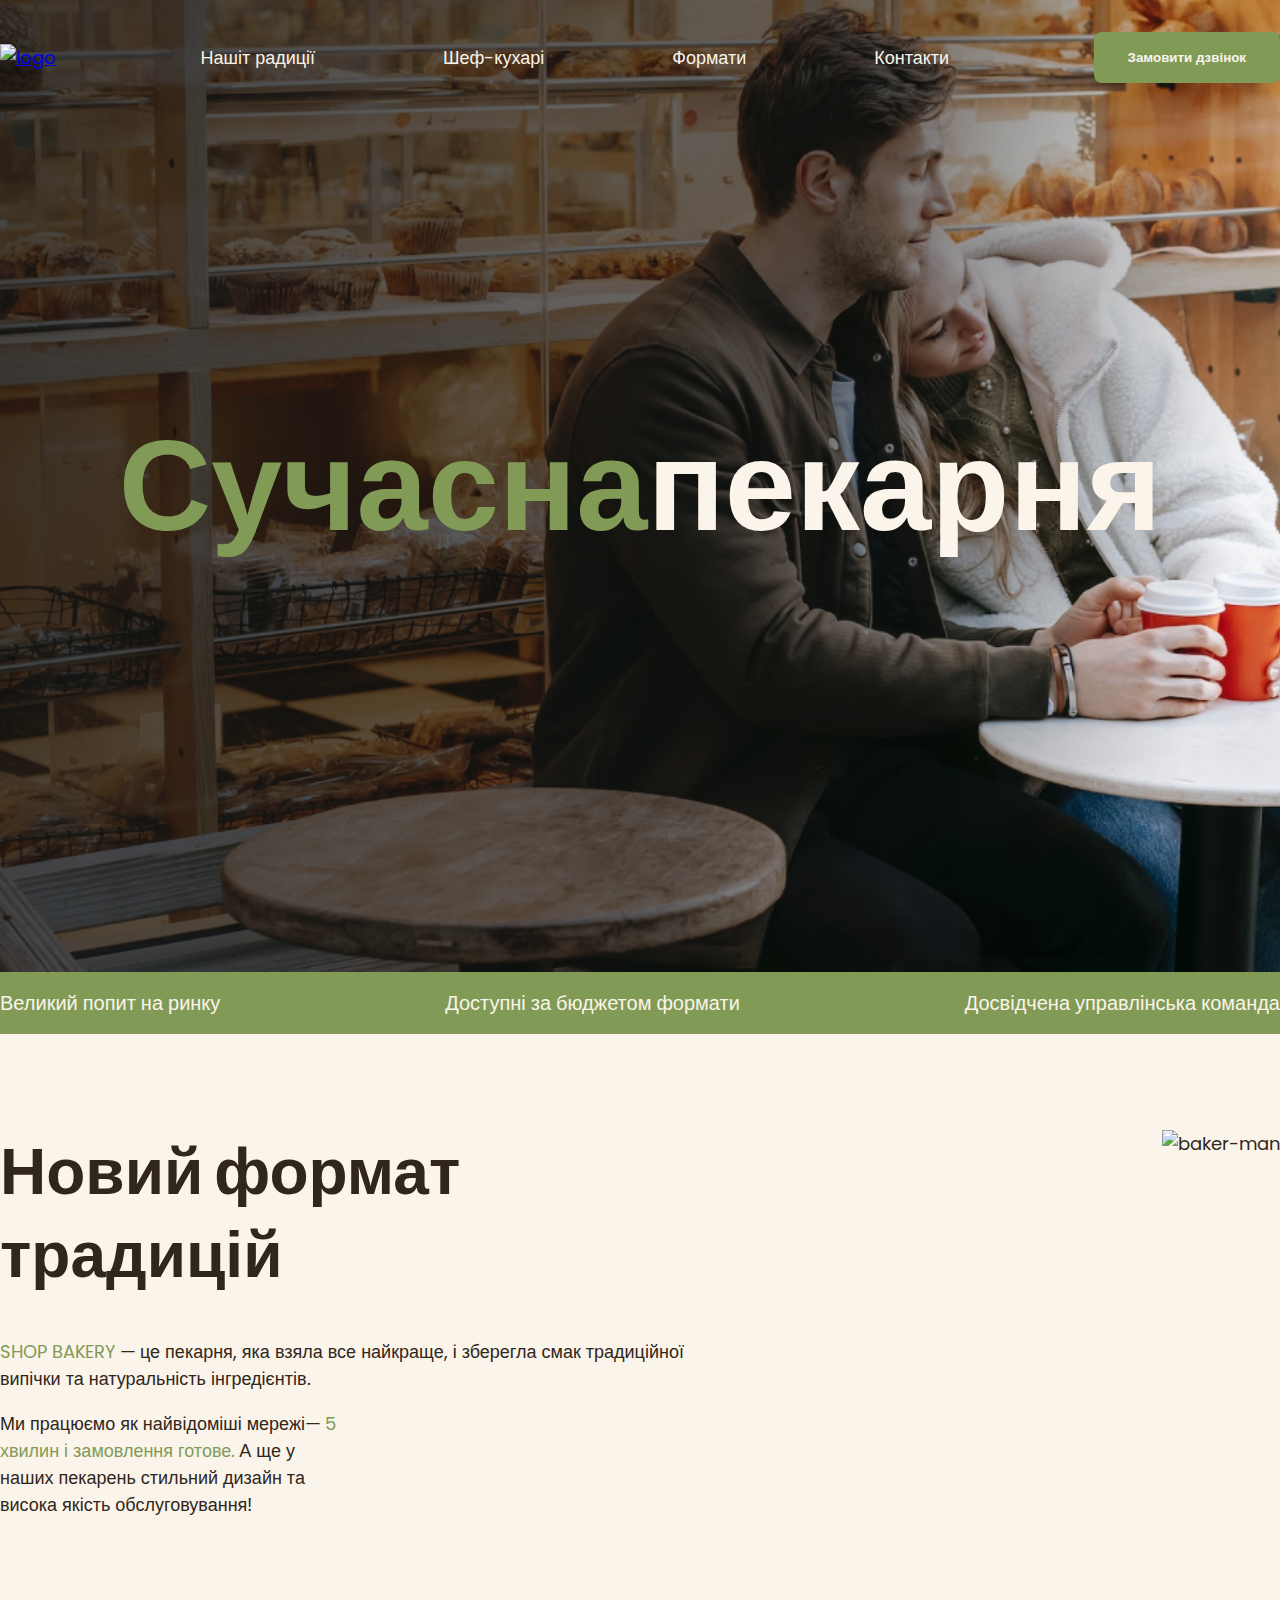
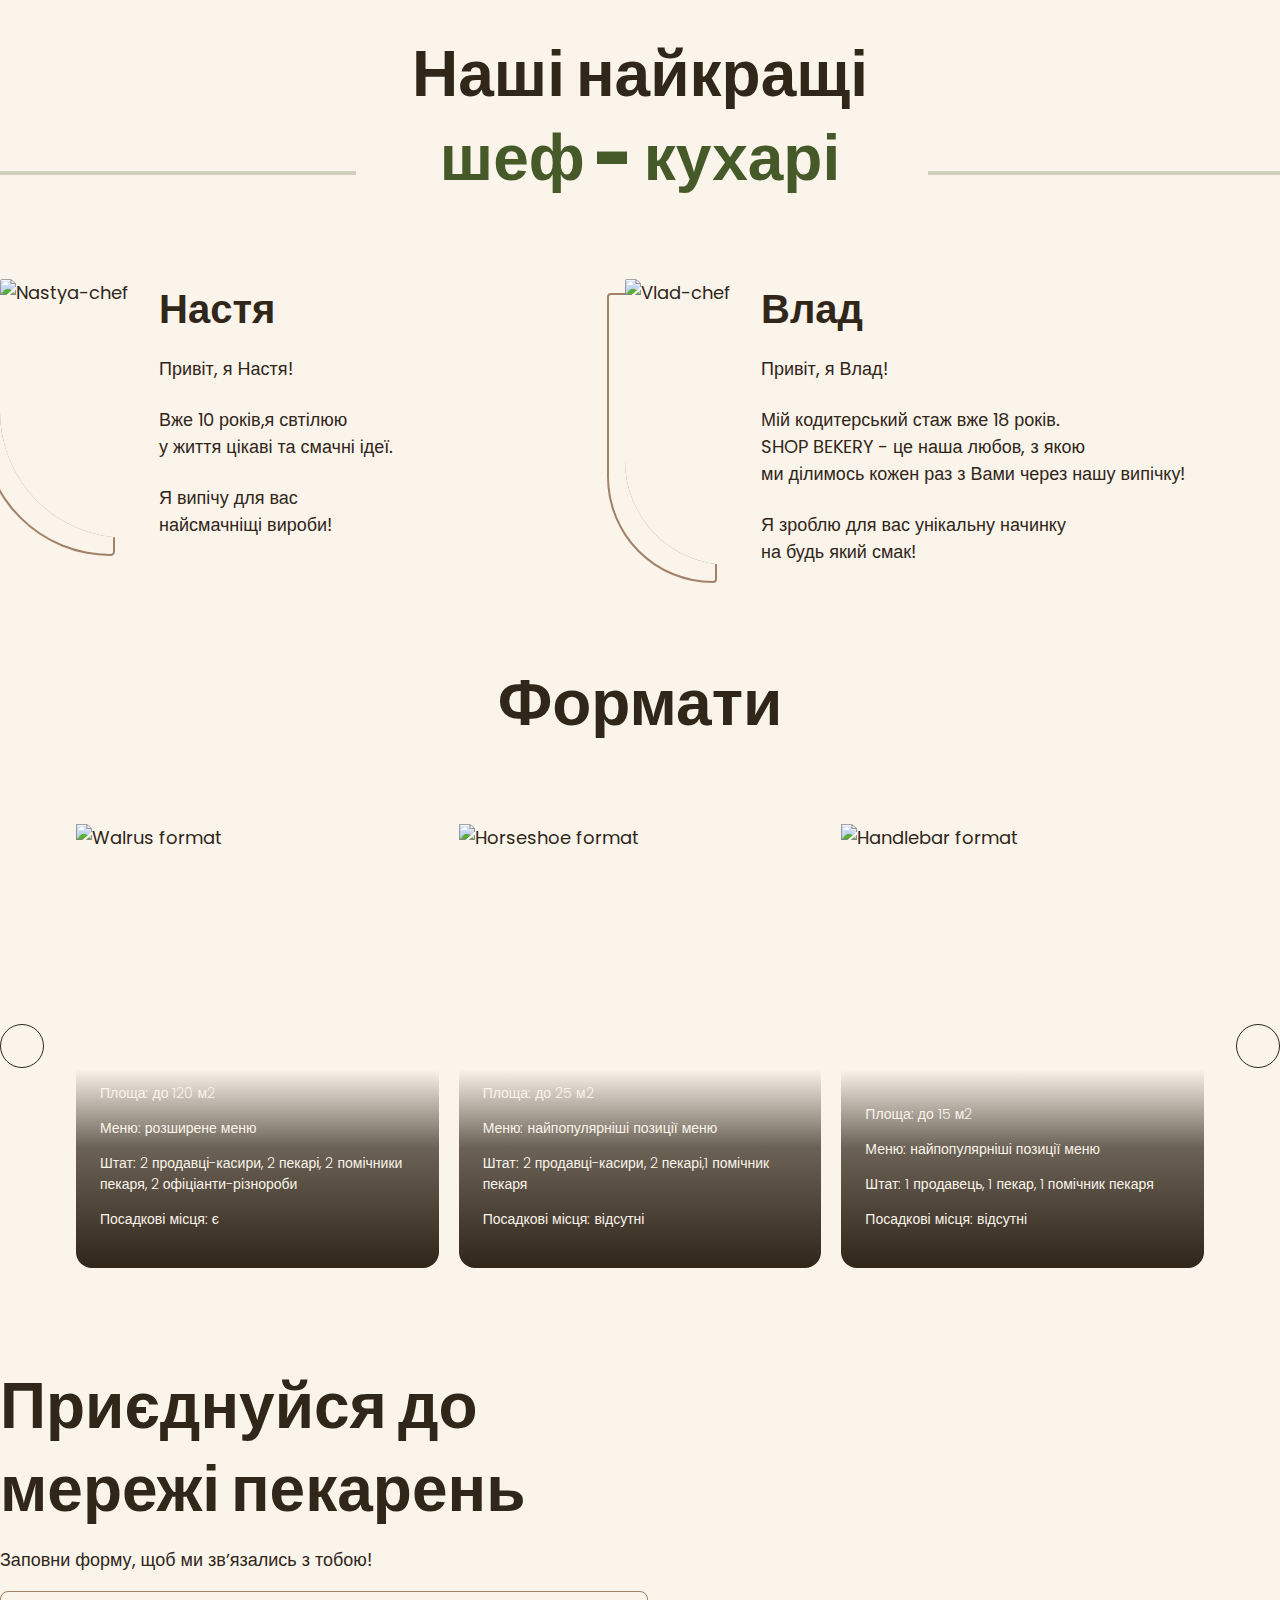
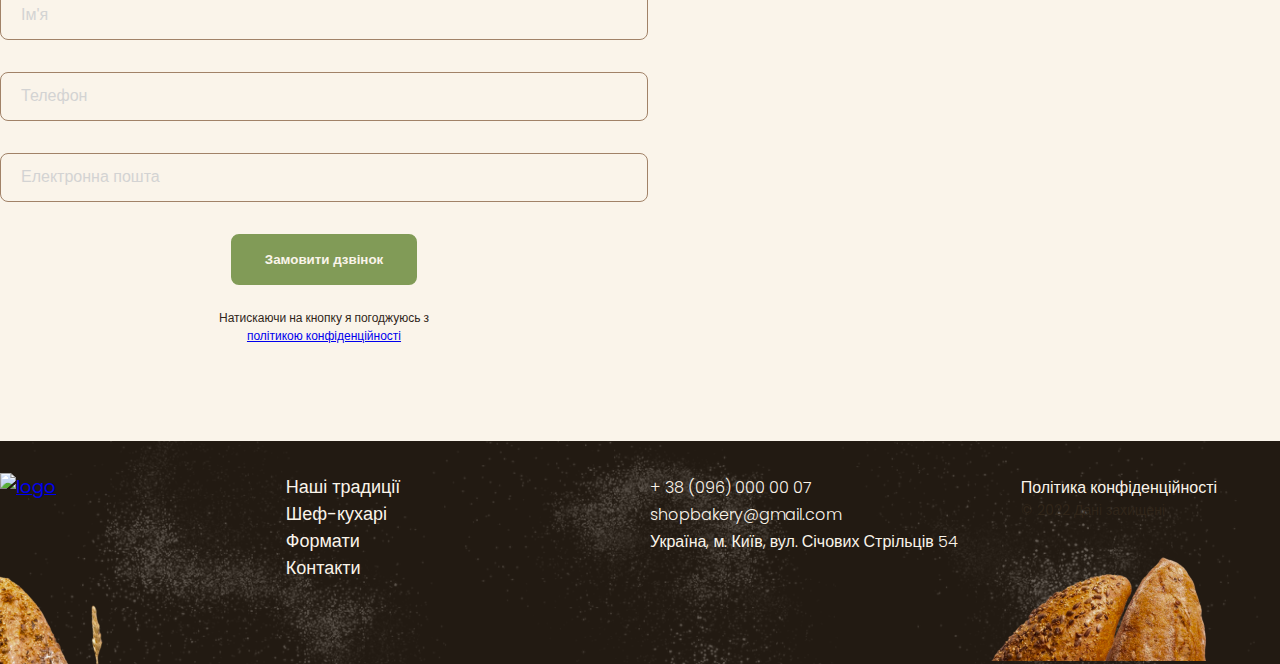
==== commit ed78e6ba: "some changes(rename+add new folders)" ====
--- a/index.html
+++ b/index.html
@@ -14,7 +14,7 @@
       <div class="container">
         <div class="header-container">
           <nav class="header-nav">
-            <a href="#"><img src="/Images/logo.svg" alt="logo" /></a>
+            <a href="#"><img src="../images/logo.svg" alt="logo" /></a>
             <ul class="header-menu">
               <li class="header-item"><a class="link" href="#tradirions-section">Нашіт радиції</a></li>
               <li class="header-item"><a class="link" href="#chefs-section">Шеф-кухарі</a></li>
@@ -53,7 +53,7 @@
                А ще у наших пекарень стильний дизайн 
                та висока якість обслуговування!</p>
             </div>
-          <img src="./Images/baker-man.jpg" alt="baker-man">
+          <img src="../images/baker-man.jpg" alt="baker-man">
           </div>
         </div>
       </section>
@@ -63,7 +63,7 @@
         <ul class="chefs-list">
           <li class="chefs-item">
             <article class="chef-card">
-              <img class="chef-image" src="./Images/Nastya.jpg" alt="Nastya-chef">
+              <img class="chef-image" src="../images/Nastya.jpg" alt="Nastya-chef">
               <div>
                 <div class="chef-text">
                   <h3 class="chef-title">Настя</h3>
@@ -76,7 +76,7 @@
           </li>
           <li class="chefs-item">
             <article class="chef-card">
-              <img class="chef-image" src="./Images/Vlad.jpg" alt="Vlad-chef">
+              <img class="chef-image" src="../images/Vlad.jpg" alt="Vlad-chef">
               <div class="chef-text">
                 <h3 class="chef-title">Влад</h3>
                 <p>Привіт, я Влад!</p>
@@ -94,13 +94,13 @@
           <div class="formats-container">
             <button class="slide-button next" type="button">
               <svg class="icon-Arrow-1" width="16" height="16">
-              <use href="./Images/Sprite.svg#icon-Arrow-1"></use>
+              <use href="../images/Sprite.svg#icon-Arrow-1"></use>
               </svg>
             </button>
             <ul class="formats-list">
             <li class="formats-item">
               <article class="format-card">
-                <img class="format-image" src="./Images/Walrus.jpg" alt="Walrus format">
+                <img class="format-image" src="../images/Walrus.jpg" alt="Walrus format">
                 <h3 class="format-title" lang="en">Walrus</h3>
                 <div class="format-text">
                   <p >Площа: до 120 м2</p> 
@@ -113,7 +113,7 @@
             </li>
             <li class="formats-item">
               <article class="format-card">
-                <img class="format-image" src="./Images/Horseshoe.jpg" alt="Horseshoe format">
+                <img class="format-image" src="../images/Horseshoe.jpg" alt="Horseshoe format">
                 <h3 class="format-title" lang="en">Horseshoe</h3>
                 <div class="format-text">
                   <p >Площа: до 25 м2</p> 
@@ -126,7 +126,7 @@
             </li>
             <li class="formats-item">
               <article class="format-card">
-                <img class="format-image" src="./Images/Handlebar.jpg" alt="Handlebar format">
+                <img class="format-image" src="../images/Handlebar.jpg" alt="Handlebar format">
                 <h3 class="format-title" lang="en">Handlebar</h3>
                 <div class="format-text">
                   <p >Площа: до 15 м2</p> 
@@ -140,7 +140,7 @@
             </ul>
             <button class="slide-button prev" type="button">
             <svg class="slide-arrow" width="16" height="16">
-            <use href="./Images/Sprite.svg#icon-Arrow-1"></use>
+            <use href="../images/Sprite.svg#icon-Arrow-1"></use>
             </svg>
             </button>
           </div>
@@ -183,7 +183,7 @@
       <div class="footer-container">
         <nav class="footer-nav">
           <a class="footer-logo" href="#">
-            <img src="/Images/logo.svg" alt="logo" />
+            <img src="../images/logo.svg" alt="logo" />
           </a>
          <ul class="footer-menu">
            <li><a class="link" href="#">Наші традиції</a></li>
@@ -199,13 +199,13 @@
           <li><a class="address-link" href="https://maps.app.goo.gl/nErxCYcRYTQKgzDj8">Україна, м. Київ, вул. Січових Стрільців 54</a></li>
           <li><a  href="">
             <svg class="address-icon" width="32" height="32">
-              <use href="./Images/Sprite.svg#icon-Face3">
+              <use href="../images/Sprite.svg#icon-Face3">
             </svg>
             </a>
           </li>
           <li><a href="#">
             <svg class="address-icon" width="32" height="32">
-              <use href="./Images/Sprite.svg#icon-Insta">
+              <use href="../images/Sprite.svg#icon-Insta">
             </svg>
             </a>
           </li>
@@ -220,7 +220,7 @@
     </footer>
 
 
-    <div class="backdrop">
+    <div class="backdrop is-hidden">
       <div class="modal">
         <button class="modal-btn-close" type="button">Close</button>
         <h2>Замовити дзвінок</h2>
--- a/css/main.min.css
+++ b/css/main.min.css
@@ -1 +1 @@
-:root{--color-primary-dark: #31261a;--color-primary-light: #faf4ea;--color-brand-normal: #819b57;--color-brand-dark: #465929;--color-brand-light: #cfcfbc;--color-secondary-dark: #a18268}*,::after,::after{-webkit-box-sizing:border-box;box-sizing:border-box}ul{list-style-type:none;margin:0;padding:0}body{color:var(--color-primary-dark);background-color:var(--color-primary-light);font-family:"Poppins",sans-serif;font-size:18px;font-weight:400;line-height:1.5;margin:0}h1,h2,h3,h4,h5,h6,p{margin-top:0}a{display:inline-block}address{font-style:normal}.visually-hidden{position:absolute;left:-10000px;top:auto;width:1px;height:1px;overflow:hidden}.section{padding:48px 0}.container{width:100%;max-width:1288px;margin:0 auto}.button{color:var(--color-primary-light);background-color:var(--color-brand-normal);border:2px solid var(--color-brand-normal);border-radius:8px;cursor:pointer;font-weight:600;padding:16px 32px}.button:hover{background-color:rgba(0,0,0,0);color:var(--color-brand-dark)}.link{color:var(--color-primary-light);text-decoration:none;-webkit-transition:color .3s;transition:color .3s}.link:hover{color:var(--color-brand-normal)}.header{position:absolute;top:0;left:0;width:100%;padding-top:32px}.header-container{display:-webkit-box;display:-ms-flexbox;display:flex;-webkit-box-align:center;-ms-flex-align:center;align-items:center;gap:40px}.header-nav{-webkit-box-flex:1;-ms-flex-positive:1;flex-grow:1;display:-webkit-box;display:-ms-flexbox;display:flex;-webkit-box-align:center;-ms-flex-align:center;align-items:center;gap:40px}.header-menu{display:-webkit-box;display:-ms-flexbox;display:flex;gap:64px;-webkit-box-flex:1;-ms-flex-positive:1;flex-grow:1;-webkit-box-pack:center;-ms-flex-pack:center;justify-content:center}.header-item{margin-right:64px}.header-item:last-child{margin-right:0}.hero-section{padding:390px 0;background-image:linear-gradient(103deg, rgba(18, 18, 17, 0.78) 2.03%, rgba(18, 18, 17, 0.6) 58.46%, rgba(18, 18, 17, 0) 90.36%),url(/Images/couple-in-bake.jpg);background-repeat:no-repeat;background-position:center;background-size:cover}.hero-title{color:var(--color-primary-light);text-align:center;font-size:128px;font-weight:900;margin-bottom:0}.hero-title .accent{color:var(--color-brand-normal)}.advantages-list{display:-webkit-box;display:-ms-flexbox;display:flex;-webkit-box-pack:justify;-ms-flex-pack:justify;justify-content:space-between;gap:40px}.advantages-item{font-size:20px;font-weight:300;color:var(--color-primary-light)}.advantages-section{background-color:var(--color-brand-normal);padding:16px 0}.section-title .accent{color:var(--color-brand-dark)}.section-title{font-size:64px;font-weight:900;line-height:1.3}.section-title.centered{text-align:center}.traditions-section{padding-top:96px}.traditions-content{max-width:710px}.traditions-container{display:-webkit-box;display:-ms-flexbox;display:flex;-webkit-box-pack:justify;-ms-flex-pack:justify;justify-content:space-between;gap:40px}.traditions-title{margin-bottom:42px}.traditions-text .brand{color:var(--color-brand-normal)}.traditions-text .uppercase{text-transform:uppercase}.traditions-text.limited{max-width:340px}.chef-card{display:-webkit-box;display:-ms-flexbox;display:flex;gap:30px}.chefs-list{display:-webkit-box;display:-ms-flexbox;display:flex;gap:0px}.chefs-item{-ms-flex-preferred-size:calc((100% - 30px)/2);flex-basis:calc((100% - 30px)/2)}.chef-text p{margin-bottom:24px}.chef-text p:last-child{margin-bottom:0px}.chef-title{font-size:40px;font-weight:600;margin-bottom:16px}.chefs-title{margin:0 auto 80px;position:relative}.chefs-title::before,.chefs-title::after{position:absolute;bottom:24px;width:352px;border:2px solid var(--color-brand-light);content:""}.chefs-title::before{left:0px}.chefs-title::after{right:0px}.chef-image{border-radius:4px 4px 4px 200px;-webkit-box-shadow:-16px 16px 0 0 var(--color-primary-light),-16px 16px 0 2px var(--color-secondary-dark);box-shadow:-16px 16px 0 0 var(--color-primary-light),-16px 16px 0 2px var(--color-secondary-dark)}.formats-container{display:-webkit-box;display:-ms-flexbox;display:flex;gap:32px;-webkit-box-align:center;-ms-flex-align:center;align-items:center}.formats-list{display:-webkit-box;display:-ms-flexbox;display:flex;gap:20px;-ms-flex-wrap:wrap;flex-wrap:wrap}.formats-item{-ms-flex-preferred-size:calc((100% - 40px)/3);flex-basis:calc((100% - 40px)/3)}.format-card{position:relative;-webkit-transition:-webkit-transform .3s;transition:-webkit-transform .3s;transition:transform .3s;transition:transform .3s, -webkit-transform .3s;height:444px;border-radius:16px;padding:24px;background-image:-webkit-gradient(linear, left top, left bottom, color-stop(55.21%, rgba(49, 38, 26, 0)), color-stop(72.92%, rgba(49, 38, 26, 0.71)), to(var(--color-primary-dark)));background-image:linear-gradient(180deg, rgba(49, 38, 26, 0) 55.21%, rgba(49, 38, 26, 0.71) 72.92%, var(--color-primary-dark) 100%)}.format-card:hover{-webkit-transform:scale(1.05);transform:scale(1.05)}.format-title{font-size:24px;font-weight:600}.formats-title{margin-bottom:80px;color:var(--color-primary-li)}.format-text{font-size:14px;font-weight:300}.format-image{z-index:-1;position:absolute;top:0;left:0;width:100%;height:100%}.slide-button{-ms-flex-negative:0;flex-shrink:0;width:44px;height:44px;border-radius:50%;display:-webkit-box;display:-ms-flexbox;display:flex;-webkit-box-align:center;-ms-flex-align:center;align-items:center;-webkit-box-pack:center;-ms-flex-pack:center;justify-content:center;padding:0;fill:var(--color-primary-dark);background-color:rgba(0,0,0,0);border:1px solid var(--color-primary-dark);cursor:pointer}.slide-button:hover{background-color:var(--color-primary-dark);fill:var(--color-primary-light)}.slide-button.prev{-webkit-transform:rotate(180deg);transform:rotate(180deg)}.contact-section{padding-bottom:96px}.contact-title{margin-bottom:16px}.contact-container{display:-webkit-box;display:-ms-flexbox;display:flex;gap:32px}.contact-map{-ms-flex-negative:0;flex-shrink:0;border:none;border-radius:16px}.footer{background-image:url(/Images/Footer1.png);background-color:var(--color-primary-dark);background-repeat:no-repeat;background-size:cover;background-position:center;padding:32px 0;position:relative}.footer::before,.footer::after{bottom:0;position:absolute;content:"";background-repeat:no-repeat}.footer::before{left:0;width:180px;height:120px;background-image:url(/Images/Baton1.png)}.footer::after{width:380px;height:190px;background-image:url(/Images/Baton2.png);right:0}.footer-container{display:-webkit-box;display:-ms-flexbox;display:flex;gap:20px}.footer-nav,.footer-address{display:-webkit-box;display:-ms-flexbox;display:flex;-ms-flex-preferred-size:50%;flex-basis:50%}.footer-logo,.footer-menu{-webkit-box-flex:1;-ms-flex-positive:1;flex-grow:1}.address-list,.address-info{-webkit-box-flex:1;-ms-flex-positive:1;flex-grow:1}.address-link{font-size:16px;font-weight:300;color:var(--color-primary-light);text-decoration:none}.address-link:hover{color:var(--color-brand-normal)}.address-copyright{font-size:14px}.address-icon{fill:var(--color-primary-light)}.address-icon:hover{fill:var(--color-brand-normal)}.backdrop{position:fixed;top:0;left:0;right:0;bottom:0;background-color:rgba(0,0,0,.5);display:-webkit-box;display:-ms-flexbox;display:flex;-webkit-box-pack:center;-ms-flex-pack:center;justify-content:center;-webkit-box-align:center;-ms-flex-align:center;align-items:center;-webkit-transition:opacity .3s,visibility .3s;transition:opacity .3s,visibility .3s}.modal{padding:128px;width:100%;max-width:880px;height:100%;max-height:880px;background-color:var(--color-primary-light);border-radius:32px;position:relative;overflow-y:auto}.modal-btn-close{position:absolute;top:40px;right:40px}.backdrop.is-hidden{opacity:0;visibility:hidden;pointer-events:none}.form-field{margin-bottom:32px;position:relative}.form-label{position:absolute;top:16px;left:42px}.form-field:focus-within .form-label{-webkit-transform:translate(-36px, -40px);transform:translate(-36px, -40px)}.form-input{padding:16px 20px;width:100%;border:1px solid var(--color-secondary-dark);border-radius:8px;background-color:rgba(0,0,0,0)}.form-input:focus+.form-label{-webkit-transform:translate(-36px, 10px);transform:translate(-36px, 10px)}.form-input:focus{border-color:var(--color-brand-normal);outline:none}.form-input:disabled{border-color:#d3d3d3}.form-input:disabled::-webkit-input-placeholder{color:gray}.form-input:disabled::-moz-placeholder{color:gray}.form-input:disabled:-ms-input-placeholder{color:gray}.form-input:disabled::-ms-input-placeholder{color:gray}.form-input:disabled::placeholder{color:gray}.form-input::-webkit-input-placeholder{color:#d3d3d3;font-size:16px;line-height:1.17}.form-input::-moz-placeholder{color:#d3d3d3;font-size:16px;line-height:1.17}.form-input:-ms-input-placeholder{color:#d3d3d3;font-size:16px;line-height:1.17}.form-input::-ms-input-placeholder{color:#d3d3d3;font-size:16px;line-height:1.17}.form-input::placeholder{color:#d3d3d3;font-size:16px;line-height:1.17}.form-input:focus::-webkit-input-placeholder{color:var(--color-primary-dark)}.form-input:focus::-moz-placeholder{color:var(--color-primary-dark)}.form-input:focus:-ms-input-placeholder{color:var(--color-primary-dark)}.form-input:focus::-ms-input-placeholder{color:var(--color-primary-dark)}.form-input:focus::placeholder{color:var(--color-primary-dark)}.form-button{display:block;margin:0 auto 24px}.form-terms{margin:0 auto;max-width:220px;font-size:12px;line-height:1.5;font-weight:500;text-align:center}.form-terms-link{color:var(--color-primary-dark);text-underline-offset:2px}/*# sourceMappingURL=main.min.css.map */+:root{--color-primary-dark: #31261a;--color-primary-light: #faf4ea;--color-brand-normal: #819b57;--color-brand-dark: #465929;--color-brand-light: #cfcfbc;--color-secondary-dark: #a18268}*,::after,::after{-webkit-box-sizing:border-box;box-sizing:border-box}ul{list-style-type:none;margin:0;padding:0}body{color:var(--color-primary-dark);background-color:var(--color-primary-light);font-family:"Poppins",sans-serif;font-size:18px;font-weight:400;line-height:1.5;margin:0}h1,h2,h3,h4,h5,h6,p{margin-top:0}a{display:inline-block}address{font-style:normal}.visually-hidden{position:absolute;left:-10000px;top:auto;width:1px;height:1px;overflow:hidden}.section{padding:48px 0}.container{width:100%;max-width:1288px;margin:0 auto}.button{color:var(--color-primary-light);background-color:var(--color-brand-normal);border:2px solid var(--color-brand-normal);border-radius:8px;cursor:pointer;font-weight:600;padding:16px 32px}.button:hover{background-color:rgba(0,0,0,0);color:var(--color-brand-dark)}.link{color:var(--color-primary-light);text-decoration:none;-webkit-transition:color .3s;transition:color .3s}.link:hover{color:var(--color-brand-normal)}.header{position:absolute;top:0;left:0;width:100%;padding-top:32px}.header-container{display:-webkit-box;display:-ms-flexbox;display:flex;-webkit-box-align:center;-ms-flex-align:center;align-items:center;gap:40px}.header-nav{-webkit-box-flex:1;-ms-flex-positive:1;flex-grow:1;display:-webkit-box;display:-ms-flexbox;display:flex;-webkit-box-align:center;-ms-flex-align:center;align-items:center;gap:40px}.header-menu{display:-webkit-box;display:-ms-flexbox;display:flex;gap:64px;-webkit-box-flex:1;-ms-flex-positive:1;flex-grow:1;-webkit-box-pack:center;-ms-flex-pack:center;justify-content:center}.header-item{margin-right:64px}.header-item:last-child{margin-right:0}.hero-section{padding:390px 0;background-image:linear-gradient(103deg, rgba(18, 18, 17, 0.78) 2.03%, rgba(18, 18, 17, 0.6) 58.46%, rgba(18, 18, 17, 0) 90.36%),url(../Images/couple-in-bake.jpg);background-repeat:no-repeat;background-position:center;background-size:cover}.hero-title{color:var(--color-primary-light);text-align:center;font-size:128px;font-weight:900;margin-bottom:0}.hero-title .accent{color:var(--color-brand-normal)}.advantages-list{display:-webkit-box;display:-ms-flexbox;display:flex;-webkit-box-pack:justify;-ms-flex-pack:justify;justify-content:space-between;gap:40px}.advantages-item{font-size:20px;font-weight:300;color:var(--color-primary-light)}.advantages-section{background-color:var(--color-brand-normal);padding:16px 0}.section-title .accent{color:var(--color-brand-dark)}.section-title{font-size:64px;font-weight:900;line-height:1.3}.section-title.centered{text-align:center}.traditions-section{padding-top:96px}.traditions-content{max-width:710px}.traditions-container{display:-webkit-box;display:-ms-flexbox;display:flex;-webkit-box-pack:justify;-ms-flex-pack:justify;justify-content:space-between;gap:40px}.traditions-title{margin-bottom:42px}.traditions-text .brand{color:var(--color-brand-normal)}.traditions-text .uppercase{text-transform:uppercase}.traditions-text.limited{max-width:340px}.chef-card{display:-webkit-box;display:-ms-flexbox;display:flex;gap:30px}.chefs-list{display:-webkit-box;display:-ms-flexbox;display:flex;gap:0px}.chefs-item{-ms-flex-preferred-size:calc((100% - 30px)/2);flex-basis:calc((100% - 30px)/2)}.chef-text p{margin-bottom:24px}.chef-text p:last-child{margin-bottom:0px}.chef-title{font-size:40px;font-weight:600;margin-bottom:16px}.chefs-title{margin:0 auto 80px;position:relative}.chefs-title::before,.chefs-title::after{position:absolute;bottom:24px;width:352px;border:2px solid var(--color-brand-light);content:""}.chefs-title::before{left:0px}.chefs-title::after{right:0px}.chef-image{border-radius:4px 4px 4px 200px;-webkit-box-shadow:-16px 16px 0 0 var(--color-primary-light),-16px 16px 0 2px var(--color-secondary-dark);box-shadow:-16px 16px 0 0 var(--color-primary-light),-16px 16px 0 2px var(--color-secondary-dark)}.formats-container{display:-webkit-box;display:-ms-flexbox;display:flex;gap:32px;-webkit-box-align:center;-ms-flex-align:center;align-items:center}.formats-list{display:-webkit-box;display:-ms-flexbox;display:flex;gap:20px;-ms-flex-wrap:wrap;flex-wrap:wrap}.formats-item{-ms-flex-preferred-size:calc((100% - 40px)/3);flex-basis:calc((100% - 40px)/3)}.format-card{display:-webkit-box;display:-ms-flexbox;display:flex;-webkit-box-orient:vertical;-webkit-box-direction:normal;-ms-flex-direction:column;flex-direction:column;-webkit-box-pack:end;-ms-flex-pack:end;justify-content:end;position:relative;-webkit-transition:-webkit-transform .3s;transition:-webkit-transform .3s;transition:transform .3s;transition:transform .3s, -webkit-transform .3s;height:444px;border-radius:16px;padding:24px;background-image:-webkit-gradient(linear, left top, left bottom, color-stop(55.21%, rgba(49, 38, 26, 0)), color-stop(72.92%, rgba(49, 38, 26, 0.71)), to(var(--color-primary-dark)));background-image:linear-gradient(180deg, rgba(49, 38, 26, 0) 55.21%, rgba(49, 38, 26, 0.71) 72.92%, var(--color-primary-dark) 100%)}.format-card:hover{-webkit-transform:scale(1.05);transform:scale(1.05)}.format-title{font-size:24px;font-weight:600;color:var(--color-primary-light)}.formats-title{margin-bottom:80px;color:var(--color-primary-li)}.format-text{font-size:14px;font-weight:300;color:var(--color-primary-light)}.format-image{z-index:-1;position:absolute;top:0;left:0;width:100%;height:100%}.slide-button{-ms-flex-negative:0;flex-shrink:0;width:44px;height:44px;border-radius:50%;display:-webkit-box;display:-ms-flexbox;display:flex;-webkit-box-align:center;-ms-flex-align:center;align-items:center;-webkit-box-pack:center;-ms-flex-pack:center;justify-content:center;padding:0;fill:var(--color-primary-dark);background-color:rgba(0,0,0,0);border:1px solid var(--color-primary-dark);cursor:pointer}.slide-button:hover{background-color:var(--color-primary-dark);fill:var(--color-primary-light)}.slide-button.prev{-webkit-transform:rotate(180deg);transform:rotate(180deg)}.contact-section{padding-bottom:96px}.contact-title{margin-bottom:16px}.contact-container{display:-webkit-box;display:-ms-flexbox;display:flex;gap:32px}.contact-map{-ms-flex-negative:0;flex-shrink:0;border:none;border-radius:16px}.footer{background-image:url(/Images/Footer1.png);background-color:var(--color-primary-dark);background-repeat:no-repeat;background-size:cover;background-position:center;padding:32px 0;position:relative}.footer::before,.footer::after{bottom:0;position:absolute;content:"";background-repeat:no-repeat}.footer::before{left:0;width:180px;height:120px;background-image:url(/Images/Baton1.png)}.footer::after{width:380px;height:190px;background-image:url(/Images/Baton2.png);right:0}.footer-container{display:-webkit-box;display:-ms-flexbox;display:flex;gap:20px}.footer-nav,.footer-address{display:-webkit-box;display:-ms-flexbox;display:flex;-ms-flex-preferred-size:50%;flex-basis:50%}.footer-logo,.footer-menu{-webkit-box-flex:1;-ms-flex-positive:1;flex-grow:1}.address-list,.address-info{-webkit-box-flex:1;-ms-flex-positive:1;flex-grow:1}.address-link{font-size:16px;font-weight:300;color:var(--color-primary-light);text-decoration:none}.address-link:hover{color:var(--color-brand-normal)}.address-copyright{font-size:14px}.address-icon{fill:var(--color-primary-light)}.address-icon:hover{fill:var(--color-brand-normal)}.backdrop{position:fixed;top:0;left:0;right:0;bottom:0;background-color:rgba(0,0,0,.5);display:-webkit-box;display:-ms-flexbox;display:flex;-webkit-box-pack:center;-ms-flex-pack:center;justify-content:center;-webkit-box-align:center;-ms-flex-align:center;align-items:center;-webkit-transition:opacity .3s,visibility .3s;transition:opacity .3s,visibility .3s}.modal{padding:128px;width:100%;max-width:880px;height:100%;max-height:880px;background-color:var(--color-primary-light);border-radius:32px;position:relative;overflow-y:auto}.modal-btn-close{position:absolute;top:40px;right:40px}.backdrop.is-hidden{opacity:0;visibility:hidden;pointer-events:none}.form-field{margin-bottom:32px;position:relative}.form-label{position:absolute;top:16px;left:42px}.form-field:focus-within .form-label{-webkit-transform:translate(-36px, -40px);transform:translate(-36px, -40px)}.form-input{padding:16px 20px;width:100%;border:1px solid var(--color-secondary-dark);border-radius:8px;background-color:rgba(0,0,0,0)}.form-input:focus+.form-label{-webkit-transform:translate(-36px, 10px);transform:translate(-36px, 10px)}.form-input:focus{border-color:var(--color-brand-normal);outline:none}.form-input:disabled{border-color:#d3d3d3}.form-input:disabled::-webkit-input-placeholder{color:gray}.form-input:disabled::-moz-placeholder{color:gray}.form-input:disabled:-ms-input-placeholder{color:gray}.form-input:disabled::-ms-input-placeholder{color:gray}.form-input:disabled::placeholder{color:gray}.form-input::-webkit-input-placeholder{color:#d3d3d3;font-size:16px;line-height:1.17}.form-input::-moz-placeholder{color:#d3d3d3;font-size:16px;line-height:1.17}.form-input:-ms-input-placeholder{color:#d3d3d3;font-size:16px;line-height:1.17}.form-input::-ms-input-placeholder{color:#d3d3d3;font-size:16px;line-height:1.17}.form-input::placeholder{color:#d3d3d3;font-size:16px;line-height:1.17}.form-input:focus::-webkit-input-placeholder{color:var(--color-primary-dark)}.form-input:focus::-moz-placeholder{color:var(--color-primary-dark)}.form-input:focus:-ms-input-placeholder{color:var(--color-primary-dark)}.form-input:focus::-ms-input-placeholder{color:var(--color-primary-dark)}.form-input:focus::placeholder{color:var(--color-primary-dark)}.form-button{display:block;margin:0 auto 24px}.form-terms{margin:0 auto;max-width:220px;font-size:12px;line-height:1.5;font-weight:500;text-align:center}.form-terms-link{color:var(--color-primary-dark);text-underline-offset:2px}/*# sourceMappingURL=main.min.css.map */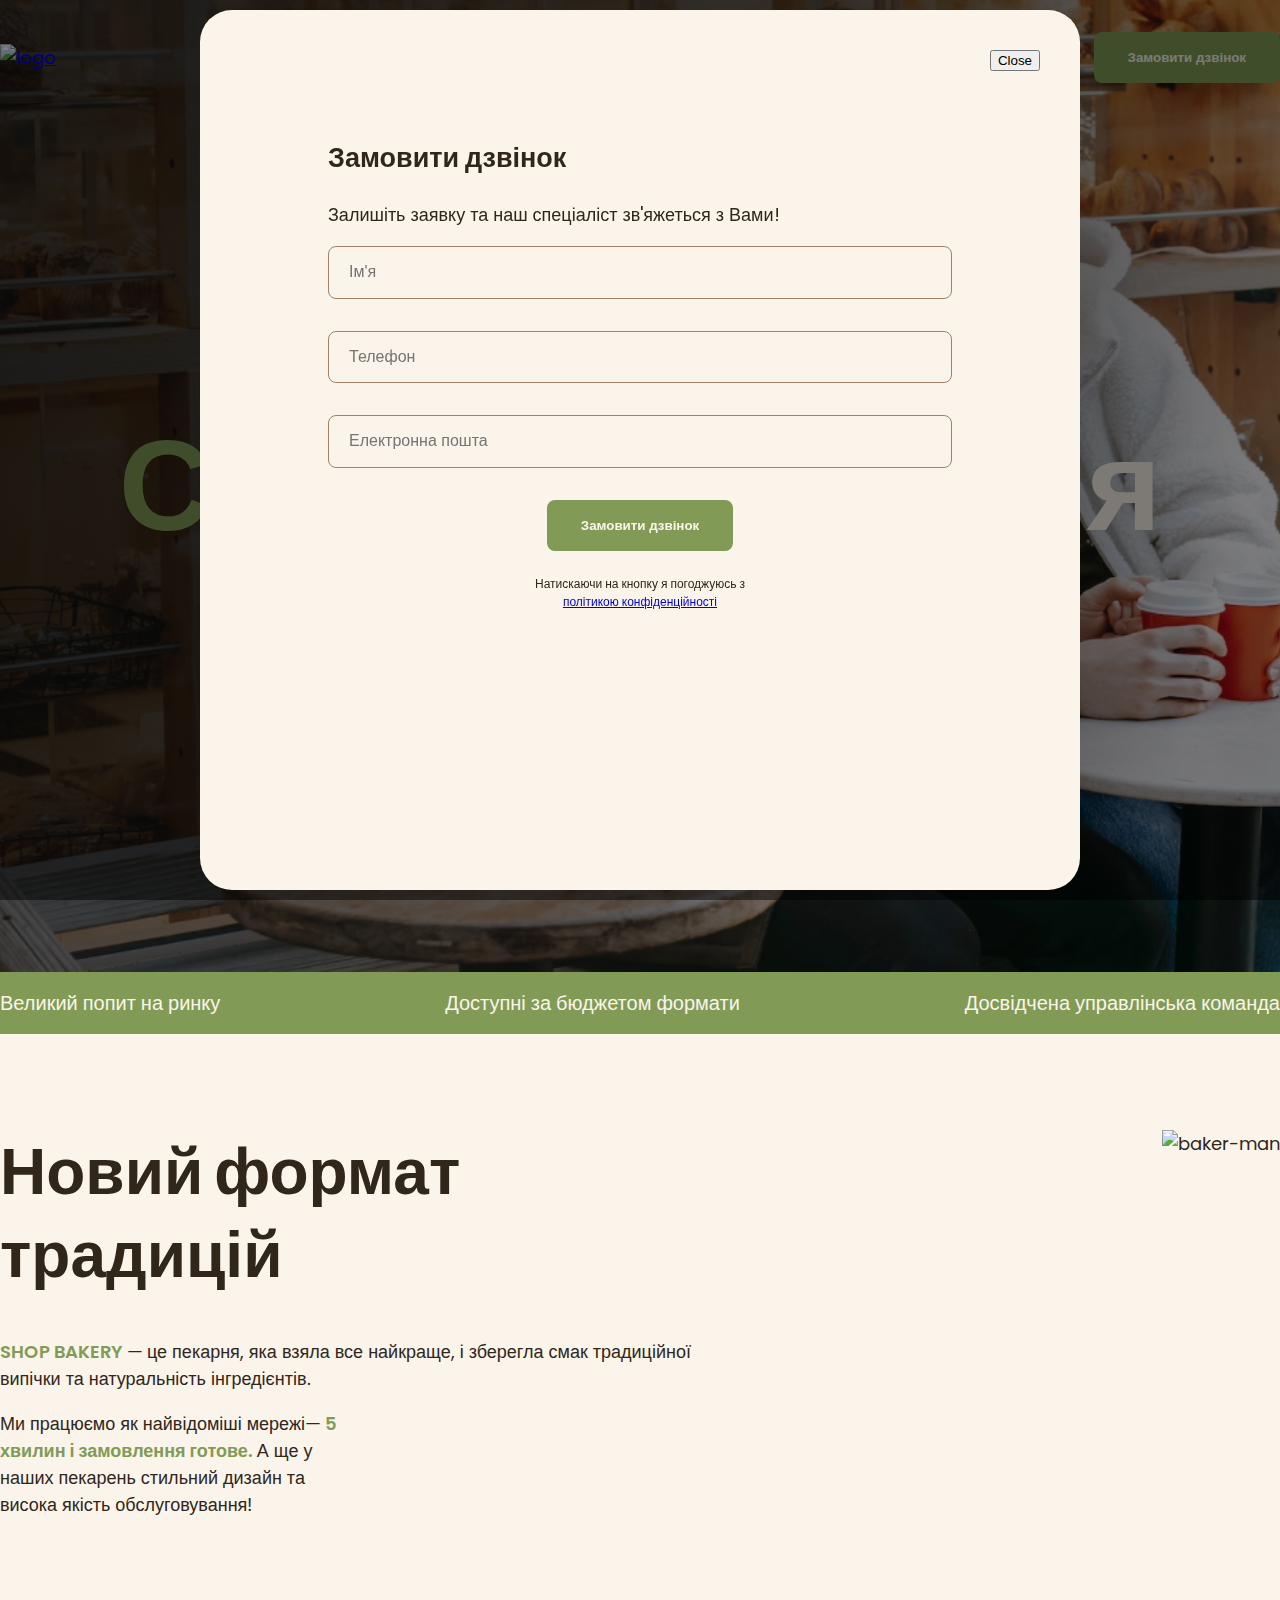
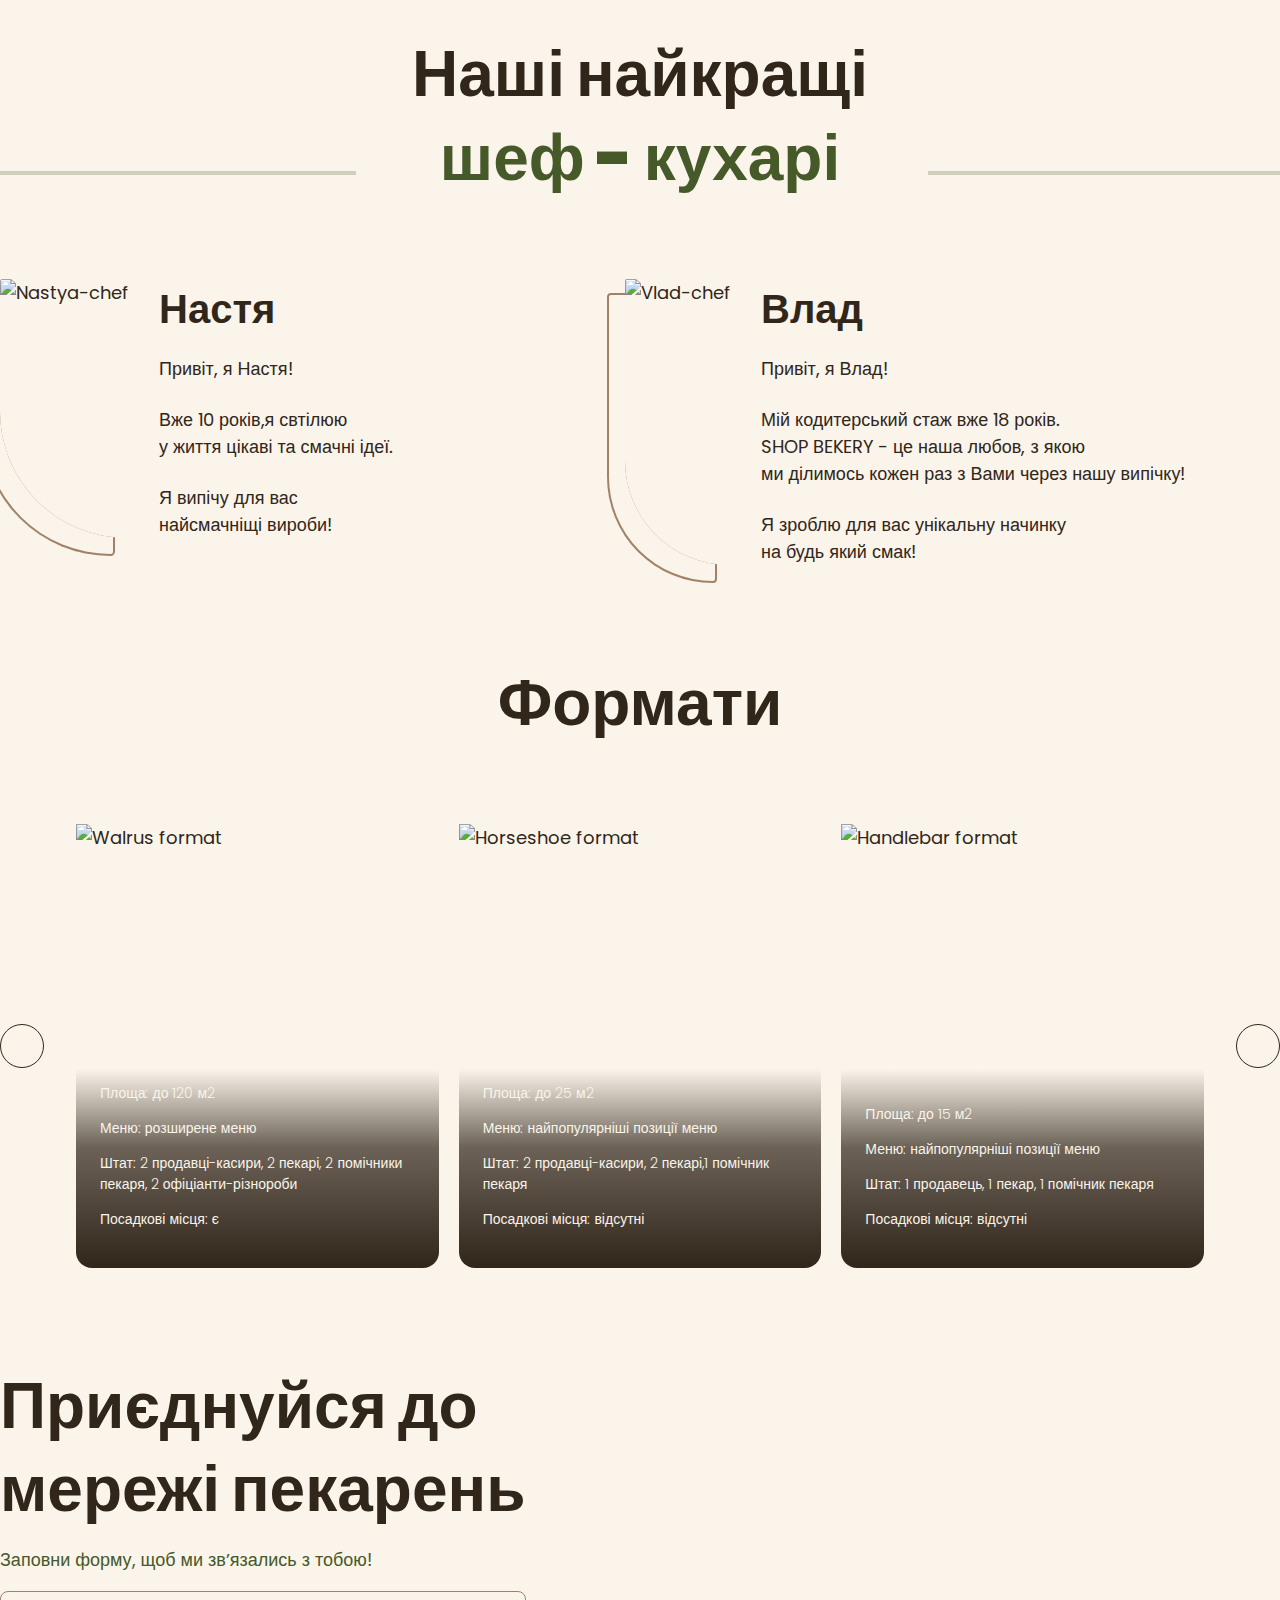
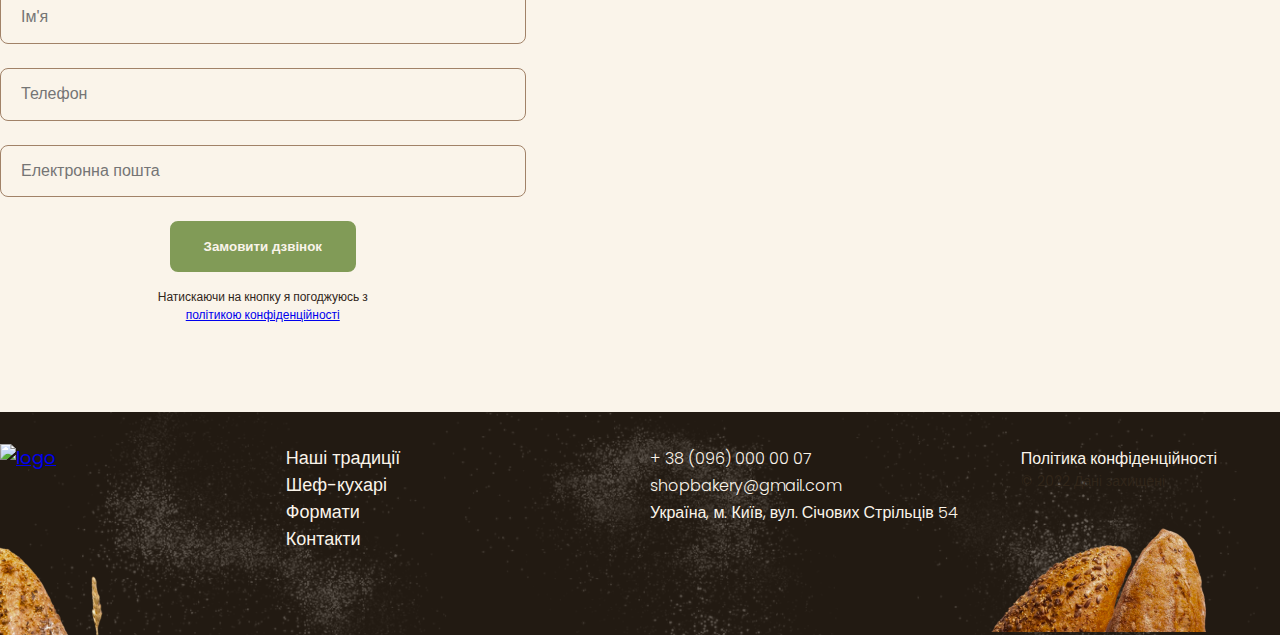
==== commit 2d768523: "add metodology BEM + fix bugs" ====
--- a/index.html
+++ b/index.html
@@ -12,10 +12,10 @@
   <body>
     <header class="header">
       <div class="container">
-        <div class="header-container">
-          <nav class="header-nav">
+        <div class="header__container">
+          <nav class="header__nav">
             <a href="#"><img src="../images/logo.svg" alt="logo" /></a>
-            <ul class="header-menu">
+            <ul class="header__menu">
               <li class="header-item"><a class="link" href="#tradirions-section">Нашіт радиції</a></li>
               <li class="header-item"><a class="link" href="#chefs-section">Шеф-кухарі</a></li>
               <li class="header-item"><a class="link" href="#formats-section">Формати</a></li>
@@ -29,27 +29,27 @@
     <main>
       <section class="hero-section">
         <div class="container">
-          <h1 class="hero-title"><span class="accent">Сучасна</span>пекарня</h1>
+          <h1 class="hero-section__title"><span class="text-brand">Сучасна</span>пекарня</h1>
         </div>
       </section>
       <section class="advantages-section">
         <div class="container">
           <h2 class="visually-hidden">Наші переваги</h2>
-          <ul class="advantages-list">
-          <li class="advantages-item">Великий попит на ринку</li>
-          <li class="advantages-item">Доступні за бюджетом формати</li>
-          <li class="advantages-item">Досвідчена управлінська команда</li>
+          <ul class="advantages-section__list">
+          <li class="advantages-section__item">Великий попит на ринку</li>
+          <li class="advantages-section__item">Доступні за бюджетом формати</li>
+          <li class="advantages-section__item">Досвідчена управлінська команда</li>
           </ul>
         </div>
       </section>
       <section class="traditions-section section" id="traditions-section">
         <div class="container">
-          <div class="traditions-container">
-            <div class="traditions-content">
-              <h2 class="traditions-title section-title">Новий формат традицій</h2>
-              <p class="traditions-text"><span class="brand uppercase">shop bakery</span> — це пекарня, яка взяла все найкраще, і зберегла смак традиційної випічки та натуральність інгредієнтів.</p>
-              <p class="traditions-text limited">Ми працюємо як найвідоміші мережі—
-              <span class="brand">5 хвилин і замовлення готове.</span>
+          <div class="traditions-section__container">
+            <div class="traditions-section__content">
+              <h2 class="traditions-section__title section__title">Новий формат традицій</h2>
+              <p ><span class="text-brand text-bold text-uppercase">shop bakery</span> — це пекарня, яка взяла все найкраще, і зберегла смак традиційної випічки та натуральність інгредієнтів.</p>
+              <p class="traditions-section__text traditions-section__text--limited">Ми працюємо як найвідоміші мережі—
+              <span class="text-brand text-bold">5 хвилин і замовлення готове.</span>
                А ще у наших пекарень стильний дизайн 
                та висока якість обслуговування!</p>
             </div>
@@ -57,52 +57,50 @@
           </div>
         </div>
       </section>
-      <section class="section" id="chefs-section">
-        <div class="container">
-          <h2 class="chefs-title section-title centered">Наші найкращі<br><span class="accent">шеф - кухарі</span></h2>
-        <ul class="chefs-list">
-          <li class="chefs-item">
+      <section class="chefs-section section" id="chefs-section">
+        <div class="container">
+          <h2 class="chefs-section__title section__title section__title--centered">Наші найкращі<br><span class="text-brand-dark">шеф - кухарі</span></h2>
+        <ul class="chefs-section__list">
+          <li class="chefs-section__item">
             <article class="chef-card">
-              <img class="chef-image" src="../images/Nastya.jpg" alt="Nastya-chef">
+              <img class="chef-card__image" src="../images/Nastya.jpg" alt="Nastya-chef">
               <div>
-                <div class="chef-text">
-                  <h3 class="chef-title">Настя</h3>
-                  <p>Привіт, я Настя!</p>
-                  <p>Вже 10 років,я свтілюю<br>у життя цікаві та смачні ідеї.</p>
-                  <p>Я випічу для вас<br>найсмачніщі вироби!</p>
-                </div>
+                  <h3 class="chef-card__title">Настя</h3>
+                  <p class="chef-card__text">Привіт, я Настя!</p>
+                  <p class="chef-card__text">Вже 10 років,я свтілюю<br>у життя цікаві та смачні ідеї.</p>
+                  <p class="chef-card__text">Я випічу для вас<br>найсмачніщі вироби!</p>
               </div>
             </article>
           </li>
-          <li class="chefs-item">
+          <li class="chefs-section__item">
             <article class="chef-card">
-              <img class="chef-image" src="../images/Vlad.jpg" alt="Vlad-chef">
-              <div class="chef-text">
-                <h3 class="chef-title">Влад</h3>
-                <p>Привіт, я Влад!</p>
-                <p>Мій кодитерський стаж вже 18 років.<br>SHOP BEKERY - це наша любов, з якою<br>ми ділимось кожен раз з Вами через нашу випічку!</p>
-                <p>Я зроблю для вас унікальну начинку<br>на будь який смак!</p>
+              <img class="chef-card__image" src="../images/Vlad.jpg" alt="Vlad-chef">
+              <div class="chef-card__text">
+                <h3 class="chef-card__title">Влад</h3>
+                <p class="chef-card__text">Привіт, я Влад!</p>
+                <p class="chef-card__text">Мій кодитерський стаж вже 18 років.<br>SHOP BEKERY - це наша любов, з якою<br>ми ділимось кожен раз з Вами через нашу випічку!</p>
+                <p class="chef-card__text">Я зроблю для вас унікальну начинку<br>на будь який смак!</p>
               </div>
             </article>
           </li>
         </ul>
         </div>
       </section>
-      <section class="section" id="formats-section">
-        <div class="container">
-          <h2 class="formats-title section-title centered">Формати</h2>
-          <div class="formats-container">
-            <button class="slide-button next" type="button">
+      <section class="formats-section section" id="formats-section">
+        <div class="container">
+          <h2 class="formats-section__title section__title section__title--centered">Формати</h2>
+          <div class="formats-section__container">
+            <button class="slide-button" type="button">
               <svg class="icon-Arrow-1" width="16" height="16">
-              <use href="../images/Sprite.svg#icon-Arrow-1"></use>
+              <use href="./images/Sprite.svg#icon-Arrow-1"></use>
               </svg>
             </button>
-            <ul class="formats-list">
-            <li class="formats-item">
+            <ul class="formats-section__list">
+            <li class="formats-section__item">
               <article class="format-card">
-                <img class="format-image" src="../images/Walrus.jpg" alt="Walrus format">
-                <h3 class="format-title" lang="en">Walrus</h3>
-                <div class="format-text">
+                <img class="format-card__image" src="./images/Walrus.jpg" alt="Walrus format">
+                <h3 class="format-card__title" lang="en">Walrus</h3>
+                <div class="format-card__text">
                   <p >Площа: до 120 м2</p> 
                   <p >Меню: розширене меню</p>
                   <p >Штат: 2 продавці-касири, 2 пекарі, 2 
@@ -111,11 +109,11 @@
                 </div>
               </article>
             </li>
-            <li class="formats-item">
+            <li class="formats-section__item">
               <article class="format-card">
-                <img class="format-image" src="../images/Horseshoe.jpg" alt="Horseshoe format">
-                <h3 class="format-title" lang="en">Horseshoe</h3>
-                <div class="format-text">
+                <img class="format-card__image" src="./images/Horseshoe.jpg" alt="Horseshoe format">
+                <h3 class="format-card__title" lang="en">Horseshoe</h3>
+                <div class="format-card__text">
                   <p >Площа: до 25 м2</p> 
                   <p >Меню: найпопулярніші позиції меню</p>
                   <p >Штат: 2 продавці-касири, 2 пекарі,1 
@@ -124,11 +122,11 @@
                 </div>
               </article>
             </li>
-            <li class="formats-item">
+            <li class="formats-section__item">
               <article class="format-card">
-                <img class="format-image" src="../images/Handlebar.jpg" alt="Handlebar format">
-                <h3 class="format-title" lang="en">Handlebar</h3>
-                <div class="format-text">
+                <img class="format-card__image" src="./images/Handlebar.jpg" alt="Handlebar format">
+                <h3 class="format-card__title" lang="en">Handlebar</h3>
+                <div class="format-card__text">
                   <p >Площа: до 15 м2</p> 
                   <p >Меню: найпопулярніші позиції меню </p>
                   <p >Штат: 1 продавець, 1 пекар, 1 помічник 
@@ -140,41 +138,41 @@
             </ul>
             <button class="slide-button prev" type="button">
             <svg class="slide-arrow" width="16" height="16">
-            <use href="../images/Sprite.svg#icon-Arrow-1"></use>
+            <use href="./images/Sprite.svg#icon-Arrow-1"></use>
             </svg>
             </button>
           </div>
         </div>
       </section>
-      <section class="contact-section section" id="contact section">
-        <div class="container">
-         <div class="contact-container">
-          <div class="contact-form">
-            <h2 class="contact-title section-title">Приєднуйся до мережі пекарень</h2>
-            <p>Заповни форму, щоб ми звʼязались з тобою!</p>
-            <form name="modal-form" autocomplete="off" >
-
-              <div class="form-field">
-                <label class="form-label visually-hidden" for="user-name">Ім'я</label>
-                <input class="form-input" type="text" id="user-name" name="user-name" placeholder="Ім'я">
-              </div>
-      
-              <div class="form-field">
-                <label class="form-label visually-hidden" for="user-tel">Телефон</label>
-                <input class="form-input" type="tel" id="user-tel" name="user-tel" placeholder="Телефон">
-              </div>
-      
-              <div class="form-field">
-                <label class="form-label visually-hidden" for="user-email">Електронна пошта</label>
-                <input class="form-input" type="email" id="user-email" name="user-email" placeholder="Електронна пошта">
-              </div>
-      
-                <button class="form-button button" type="submit">Замовити дзвінок</button>
-                <p class="form-terms">Натискаючи на кнопку я погоджуюсь з <a class="form-terms-lin" href="#">політикою конфіденційності</a></p>
+      <section class="contact-section section" id="contact-section">
+        <div class="container">
+         <div class="contact-section__container">
+          <div class="contact-section__form">
+            <h2 class="contact-section__title section__title">Приєднуйся до<br>мережі пекарень</h2>
+            <p class="contact-section__text">Заповни форму, щоб ми звʼязались з тобою!</p>
+            <form class="contact-section__form" cname="contact-form" autocomplete="off" >
+
+              <div class="contact-section__form-field input">
+                <label class="input__label visually-hidden" for="user-name">Ім'я</label>
+                <input class="input__control" type="text" id="user-name" name="user-name" placeholder="Ім'я">
+              </div>
+      
+              <div class="contact-section__form-field input">
+                <label class="input__label visually-hidden" for="user-tel">Телефон</label>
+                <input class="input__control" type="tel" id="user-tel" name="user-tel" placeholder="Телефон">
+              </div>
+      
+              <div class="contact-section__form-field input">
+                <label class="input__label visually-hidden" for="user-email">Електронна пошта</label>
+                <input class="input__control" type="email" id="user-email" name="user-email" placeholder="Електронна пошта">
+              </div>
+      
+                <button class="contact-section__button button" type="submit">Замовити дзвінок</button>
+                <p class="form-terms">Натискаючи на кнопку я погоджуюсь з <a class="form-terms-link" href="#">політикою конфіденційності</a></p>
               </form>
           </div>
-          <iframe class="contact-map" src="https://www.google.com/maps/embed?pb=!1m18!1m12!1m3!1d2540.1640531314047!2d30.491233500000003!3d50.4566697!2m3!1f0!2f0!3f0!3m2!1i1024!2i768!4f13.1!3m3!1m2!1s0x40d4ce637bfe1717%3A0x5370c2254ad1b952!2z0LLRg9C70LjRhtGPINCh0ZbRh9C-0LLQuNGFINCh0YLRgNGW0LvRjNGG0ZbQsiwgNTQsINCa0LjRl9CyLCAwMjAwMA!5e0!3m2!1suk!2sua!4v1700750742175!5m2!1suk!2sua" width="600" height="450" style="border:0;" allowfullscreen="" loading="lazy" referrerpolicy="no-referrer-when-downgrade"></iframe>
-         </div>
+           <iframe class="contact-section__map" src="https://www.google.com/maps/embed?pb=!1m18!1m12!1m3!1d2540.1640531314047!2d30.491233500000003!3d50.4566697!2m3!1f0!2f0!3f0!3m2!1i1024!2i768!4f13.1!3m3!1m2!1s0x40d4ce637bfe1717%3A0x5370c2254ad1b952!2z0LLRg9C70LjRhtGPINCh0ZbRh9C-0LLQuNGFINCh0YLRgNGW0LvRjNGG0ZbQsiwgNTQsINCa0LjRl9CyLCAwMjAwMA!5e0!3m2!1suk!2sua!4v1700750742175!5m2!1suk!2sua" width="600" height="600" style="border:0;" allowfullscreen="" loading="lazy" referrerpolicy="no-referrer-when-downgrade"></iframe>
+          </div>
         </div>
       </section>
     </main>
@@ -220,30 +218,30 @@
     </footer>
 
 
-    <div class="backdrop is-hidden">
+    <div class="backdrop">
       <div class="modal">
-        <button class="modal-btn-close" type="button">Close</button>
+        <button class="modal__btn-close modal-btn-close" type="button">Close</button>
         <h2>Замовити дзвінок</h2>
         <p>Залишіть заявку та наш спеціаліст зв'яжеться з Вами!</p>
-        <form name="contact-form" autocomplete="on">
-
-        <div class="form-field">
-          <label class="form-label visually-hidden" for="user-name">Ім'я</label>
-          <input class="form-input" type="text" id="user-name" name="user-name" placeholder="Ім'я" min="2" max="20" required>
-        </div>
-
-        <div class="form-field">
-          <label class="form-label visually-hidden" for="user-tel">Телефон</label>
-          <input class="form-input" type="tel" id="user-tel" name="user-tel" placeholder="Телефон" pattern="\+[0-9]{12}" required>
-        </div>
-
-        <div class="form-field">
-          <label class="form-label visually-hidden" for="user-email">Електронна пошта</label>
-          <input class="form-input" type="email" id="user-email" name="user-email" placeholder="Електронна пошта" required>
-        </div>
-
-      
-          <button class="form-button button" type="submit">Замовити дзвінок</button>
+        <form name="modal-form" autocomplete="off">
+
+        <div class="modal__form-field input">
+          <label class="input__label visually-hidden" for="user-name">Ім'я</label>
+          <input class="input__control" type="text" id="user-name" name="user-name" placeholder="Ім'я" min="2" max="20" required>
+        </div>
+
+        <div class="modal__form-field input">
+          <label class="input__label visually-hidden" for="user-tel">Телефон</label>
+          <input class="input__control" type="tel" id="user-tel" name="user-tel" placeholder="Телефон" pattern="\+[0-9]{12}" required>
+        </div>
+
+        <div class="modal__form-field input">
+          <label class="input__label visually-hidden" for="user-email">Електронна пошта</label>
+          <input class="input__control" type="email" id="user-email" name="user-email" placeholder="Електронна пошта" required>
+        </div>
+
+      
+          <button class="modal__button button" type="submit">Замовити дзвінок</button>
           <p class="form-terms">Натискаючи на кнопку я погоджуюсь з <a class="form-terms-lin" href="#">політикою конфіденційності</a></p>
         </form>
       </div>
--- a/css/main.min.css
+++ b/css/main.min.css
@@ -1 +1 @@
-:root{--color-primary-dark: #31261a;--color-primary-light: #faf4ea;--color-brand-normal: #819b57;--color-brand-dark: #465929;--color-brand-light: #cfcfbc;--color-secondary-dark: #a18268}*,::after,::after{-webkit-box-sizing:border-box;box-sizing:border-box}ul{list-style-type:none;margin:0;padding:0}body{color:var(--color-primary-dark);background-color:var(--color-primary-light);font-family:"Poppins",sans-serif;font-size:18px;font-weight:400;line-height:1.5;margin:0}h1,h2,h3,h4,h5,h6,p{margin-top:0}a{display:inline-block}address{font-style:normal}.visually-hidden{position:absolute;left:-10000px;top:auto;width:1px;height:1px;overflow:hidden}.section{padding:48px 0}.container{width:100%;max-width:1288px;margin:0 auto}.button{color:var(--color-primary-light);background-color:var(--color-brand-normal);border:2px solid var(--color-brand-normal);border-radius:8px;cursor:pointer;font-weight:600;padding:16px 32px}.button:hover{background-color:rgba(0,0,0,0);color:var(--color-brand-dark)}.link{color:var(--color-primary-light);text-decoration:none;-webkit-transition:color .3s;transition:color .3s}.link:hover{color:var(--color-brand-normal)}.header{position:absolute;top:0;left:0;width:100%;padding-top:32px}.header-container{display:-webkit-box;display:-ms-flexbox;display:flex;-webkit-box-align:center;-ms-flex-align:center;align-items:center;gap:40px}.header-nav{-webkit-box-flex:1;-ms-flex-positive:1;flex-grow:1;display:-webkit-box;display:-ms-flexbox;display:flex;-webkit-box-align:center;-ms-flex-align:center;align-items:center;gap:40px}.header-menu{display:-webkit-box;display:-ms-flexbox;display:flex;gap:64px;-webkit-box-flex:1;-ms-flex-positive:1;flex-grow:1;-webkit-box-pack:center;-ms-flex-pack:center;justify-content:center}.header-item{margin-right:64px}.header-item:last-child{margin-right:0}.hero-section{padding:390px 0;background-image:linear-gradient(103deg, rgba(18, 18, 17, 0.78) 2.03%, rgba(18, 18, 17, 0.6) 58.46%, rgba(18, 18, 17, 0) 90.36%),url(../Images/couple-in-bake.jpg);background-repeat:no-repeat;background-position:center;background-size:cover}.hero-title{color:var(--color-primary-light);text-align:center;font-size:128px;font-weight:900;margin-bottom:0}.hero-title .accent{color:var(--color-brand-normal)}.advantages-list{display:-webkit-box;display:-ms-flexbox;display:flex;-webkit-box-pack:justify;-ms-flex-pack:justify;justify-content:space-between;gap:40px}.advantages-item{font-size:20px;font-weight:300;color:var(--color-primary-light)}.advantages-section{background-color:var(--color-brand-normal);padding:16px 0}.section-title .accent{color:var(--color-brand-dark)}.section-title{font-size:64px;font-weight:900;line-height:1.3}.section-title.centered{text-align:center}.traditions-section{padding-top:96px}.traditions-content{max-width:710px}.traditions-container{display:-webkit-box;display:-ms-flexbox;display:flex;-webkit-box-pack:justify;-ms-flex-pack:justify;justify-content:space-between;gap:40px}.traditions-title{margin-bottom:42px}.traditions-text .brand{color:var(--color-brand-normal)}.traditions-text .uppercase{text-transform:uppercase}.traditions-text.limited{max-width:340px}.chef-card{display:-webkit-box;display:-ms-flexbox;display:flex;gap:30px}.chefs-list{display:-webkit-box;display:-ms-flexbox;display:flex;gap:0px}.chefs-item{-ms-flex-preferred-size:calc((100% - 30px)/2);flex-basis:calc((100% - 30px)/2)}.chef-text p{margin-bottom:24px}.chef-text p:last-child{margin-bottom:0px}.chef-title{font-size:40px;font-weight:600;margin-bottom:16px}.chefs-title{margin:0 auto 80px;position:relative}.chefs-title::before,.chefs-title::after{position:absolute;bottom:24px;width:352px;border:2px solid var(--color-brand-light);content:""}.chefs-title::before{left:0px}.chefs-title::after{right:0px}.chef-image{border-radius:4px 4px 4px 200px;-webkit-box-shadow:-16px 16px 0 0 var(--color-primary-light),-16px 16px 0 2px var(--color-secondary-dark);box-shadow:-16px 16px 0 0 var(--color-primary-light),-16px 16px 0 2px var(--color-secondary-dark)}.formats-container{display:-webkit-box;display:-ms-flexbox;display:flex;gap:32px;-webkit-box-align:center;-ms-flex-align:center;align-items:center}.formats-list{display:-webkit-box;display:-ms-flexbox;display:flex;gap:20px;-ms-flex-wrap:wrap;flex-wrap:wrap}.formats-item{-ms-flex-preferred-size:calc((100% - 40px)/3);flex-basis:calc((100% - 40px)/3)}.format-card{display:-webkit-box;display:-ms-flexbox;display:flex;-webkit-box-orient:vertical;-webkit-box-direction:normal;-ms-flex-direction:column;flex-direction:column;-webkit-box-pack:end;-ms-flex-pack:end;justify-content:end;position:relative;-webkit-transition:-webkit-transform .3s;transition:-webkit-transform .3s;transition:transform .3s;transition:transform .3s, -webkit-transform .3s;height:444px;border-radius:16px;padding:24px;background-image:-webkit-gradient(linear, left top, left bottom, color-stop(55.21%, rgba(49, 38, 26, 0)), color-stop(72.92%, rgba(49, 38, 26, 0.71)), to(var(--color-primary-dark)));background-image:linear-gradient(180deg, rgba(49, 38, 26, 0) 55.21%, rgba(49, 38, 26, 0.71) 72.92%, var(--color-primary-dark) 100%)}.format-card:hover{-webkit-transform:scale(1.05);transform:scale(1.05)}.format-title{font-size:24px;font-weight:600;color:var(--color-primary-light)}.formats-title{margin-bottom:80px;color:var(--color-primary-li)}.format-text{font-size:14px;font-weight:300;color:var(--color-primary-light)}.format-image{z-index:-1;position:absolute;top:0;left:0;width:100%;height:100%}.slide-button{-ms-flex-negative:0;flex-shrink:0;width:44px;height:44px;border-radius:50%;display:-webkit-box;display:-ms-flexbox;display:flex;-webkit-box-align:center;-ms-flex-align:center;align-items:center;-webkit-box-pack:center;-ms-flex-pack:center;justify-content:center;padding:0;fill:var(--color-primary-dark);background-color:rgba(0,0,0,0);border:1px solid var(--color-primary-dark);cursor:pointer}.slide-button:hover{background-color:var(--color-primary-dark);fill:var(--color-primary-light)}.slide-button.prev{-webkit-transform:rotate(180deg);transform:rotate(180deg)}.contact-section{padding-bottom:96px}.contact-title{margin-bottom:16px}.contact-container{display:-webkit-box;display:-ms-flexbox;display:flex;gap:32px}.contact-map{-ms-flex-negative:0;flex-shrink:0;border:none;border-radius:16px}.footer{background-image:url(/Images/Footer1.png);background-color:var(--color-primary-dark);background-repeat:no-repeat;background-size:cover;background-position:center;padding:32px 0;position:relative}.footer::before,.footer::after{bottom:0;position:absolute;content:"";background-repeat:no-repeat}.footer::before{left:0;width:180px;height:120px;background-image:url(/Images/Baton1.png)}.footer::after{width:380px;height:190px;background-image:url(/Images/Baton2.png);right:0}.footer-container{display:-webkit-box;display:-ms-flexbox;display:flex;gap:20px}.footer-nav,.footer-address{display:-webkit-box;display:-ms-flexbox;display:flex;-ms-flex-preferred-size:50%;flex-basis:50%}.footer-logo,.footer-menu{-webkit-box-flex:1;-ms-flex-positive:1;flex-grow:1}.address-list,.address-info{-webkit-box-flex:1;-ms-flex-positive:1;flex-grow:1}.address-link{font-size:16px;font-weight:300;color:var(--color-primary-light);text-decoration:none}.address-link:hover{color:var(--color-brand-normal)}.address-copyright{font-size:14px}.address-icon{fill:var(--color-primary-light)}.address-icon:hover{fill:var(--color-brand-normal)}.backdrop{position:fixed;top:0;left:0;right:0;bottom:0;background-color:rgba(0,0,0,.5);display:-webkit-box;display:-ms-flexbox;display:flex;-webkit-box-pack:center;-ms-flex-pack:center;justify-content:center;-webkit-box-align:center;-ms-flex-align:center;align-items:center;-webkit-transition:opacity .3s,visibility .3s;transition:opacity .3s,visibility .3s}.modal{padding:128px;width:100%;max-width:880px;height:100%;max-height:880px;background-color:var(--color-primary-light);border-radius:32px;position:relative;overflow-y:auto}.modal-btn-close{position:absolute;top:40px;right:40px}.backdrop.is-hidden{opacity:0;visibility:hidden;pointer-events:none}.form-field{margin-bottom:32px;position:relative}.form-label{position:absolute;top:16px;left:42px}.form-field:focus-within .form-label{-webkit-transform:translate(-36px, -40px);transform:translate(-36px, -40px)}.form-input{padding:16px 20px;width:100%;border:1px solid var(--color-secondary-dark);border-radius:8px;background-color:rgba(0,0,0,0)}.form-input:focus+.form-label{-webkit-transform:translate(-36px, 10px);transform:translate(-36px, 10px)}.form-input:focus{border-color:var(--color-brand-normal);outline:none}.form-input:disabled{border-color:#d3d3d3}.form-input:disabled::-webkit-input-placeholder{color:gray}.form-input:disabled::-moz-placeholder{color:gray}.form-input:disabled:-ms-input-placeholder{color:gray}.form-input:disabled::-ms-input-placeholder{color:gray}.form-input:disabled::placeholder{color:gray}.form-input::-webkit-input-placeholder{color:#d3d3d3;font-size:16px;line-height:1.17}.form-input::-moz-placeholder{color:#d3d3d3;font-size:16px;line-height:1.17}.form-input:-ms-input-placeholder{color:#d3d3d3;font-size:16px;line-height:1.17}.form-input::-ms-input-placeholder{color:#d3d3d3;font-size:16px;line-height:1.17}.form-input::placeholder{color:#d3d3d3;font-size:16px;line-height:1.17}.form-input:focus::-webkit-input-placeholder{color:var(--color-primary-dark)}.form-input:focus::-moz-placeholder{color:var(--color-primary-dark)}.form-input:focus:-ms-input-placeholder{color:var(--color-primary-dark)}.form-input:focus::-ms-input-placeholder{color:var(--color-primary-dark)}.form-input:focus::placeholder{color:var(--color-primary-dark)}.form-button{display:block;margin:0 auto 24px}.form-terms{margin:0 auto;max-width:220px;font-size:12px;line-height:1.5;font-weight:500;text-align:center}.form-terms-link{color:var(--color-primary-dark);text-underline-offset:2px}/*# sourceMappingURL=main.min.css.map */+:root{--color-primary-dark: #31261a;--color-primary-light: #faf4ea;--color-brand-normal: #819b57;--color-brand-dark: #465929;--color-brand-light: #cfcfbc;--color-secondary-dark: #a18268}*,::after,::after{-webkit-box-sizing:border-box;box-sizing:border-box}ul{list-style-type:none;margin:0;padding:0}body{color:var(--color-primary-dark);background-color:var(--color-primary-light);font-family:"Poppins",sans-serif;font-size:18px;font-weight:400;line-height:1.5;margin:0}h1,h2,h3,h4,h5,h6,p{margin-top:0}a{display:inline-block}address{font-style:normal}.text-brand{color:var(--color-brand-normal)}.text-brand-dark{color:var(--color-brand-dark)}.text-bold{font-weight:600}.text-uppercase{text-transform:uppercase}.visually-hidden{position:absolute;left:-10000px;top:auto;width:1px;height:1px;overflow:hidden}.button{color:var(--color-primary-light);background-color:var(--color-brand-normal);border:2px solid var(--color-brand-normal);border-radius:8px;cursor:pointer;font-weight:600;padding:16px 32px}.button:hover{background-color:rgba(0,0,0,0);color:var(--color-brand-dark)}.slide-button{-ms-flex-negative:0;flex-shrink:0;width:44px;height:44px;border-radius:50%;display:-webkit-box;display:-ms-flexbox;display:flex;-webkit-box-align:center;-ms-flex-align:center;align-items:center;-webkit-box-pack:center;-ms-flex-pack:center;justify-content:center;padding:0;fill:var(--color-primary-dark);background-color:rgba(0,0,0,0);border:1px solid var(--color-primary-dark);cursor:pointer}.slide-button:hover{background-color:var(--color-primary-dark);fill:var(--color-primary-light)}.slide-button.prev{-webkit-transform:rotate(180deg);transform:rotate(180deg)}.chef-card{display:-webkit-box;display:-ms-flexbox;display:flex;gap:30px}.chef-card__image{border-radius:4px 4px 4px 200px;-webkit-box-shadow:-16px 16px 0 0 var(--color-primary-light),-16px 16px 0 2px var(--color-secondary-dark);box-shadow:-16px 16px 0 0 var(--color-primary-light),-16px 16px 0 2px var(--color-secondary-dark)}.chef-card__title{font-size:40px;font-weight:600;margin-bottom:16px}.chef-card__text{margin-bottom:24px}.chef-card__text:last-child{margin-bottom:0px}.format-card{display:-webkit-box;display:-ms-flexbox;display:flex;-webkit-box-orient:vertical;-webkit-box-direction:normal;-ms-flex-direction:column;flex-direction:column;-webkit-box-pack:end;-ms-flex-pack:end;justify-content:end;position:relative;-webkit-transition:-webkit-transform .3s;transition:-webkit-transform .3s;transition:transform .3s;transition:transform .3s, -webkit-transform .3s;height:444px;border-radius:16px;padding:24px;background-image:-webkit-gradient(linear, left top, left bottom, color-stop(55.21%, rgba(49, 38, 26, 0)), color-stop(72.92%, rgba(49, 38, 26, 0.71)), to(var(--color-primary-dark)));background-image:linear-gradient(180deg, rgba(49, 38, 26, 0) 55.21%, rgba(49, 38, 26, 0.71) 72.92%, var(--color-primary-dark) 100%)}.format-card:hover{-webkit-transform:scale(1.05);transform:scale(1.05)}.format-card__title{font-size:24px;font-weight:600;color:var(--color-primary-light)}.format-card__text{font-size:14px;font-weight:300;color:var(--color-primary-light)}.format-card__image{z-index:-1;position:absolute;top:0;left:0;width:100%;height:100%}.input{position:relative}.input__label{position:absolute;top:16px;left:42px}.input__control{padding:16px 20px;width:100%;border:1px solid var(--color-secondary-dark);border-radius:8px;background-color:rgba(0,0,0,0);line-height:1.17;font-size:16px}.input__:focus{border-color:var(--color-brand-normal);outline:none}.input__::-webkit-input-placeholder{color:#d3d3d3;font-size:16px;line-height:1.17}.input__::-moz-placeholder{color:#d3d3d3;font-size:16px;line-height:1.17}.input__:-ms-input-placeholder{color:#d3d3d3;font-size:16px;line-height:1.17}.input__::-ms-input-placeholder{color:#d3d3d3;font-size:16px;line-height:1.17}.input__::placeholder{color:#d3d3d3;font-size:16px;line-height:1.17}.input:focus::-webkit-input-placeholder{color:var(--color-primary-dark)}.input:focus::-moz-placeholder{color:var(--color-primary-dark)}.input:focus:-ms-input-placeholder{color:var(--color-primary-dark)}.input:focus::-ms-input-placeholder{color:var(--color-primary-dark)}.input:focus::placeholder{color:var(--color-primary-dark)}.link{color:var(--color-primary-light);text-decoration:none;-webkit-transition:color .3s;transition:color .3s}.link:hover{color:var(--color-brand-normal)}.advantages-section{background-color:var(--color-brand-normal);padding:16px 0}.advantages-section__list{display:-webkit-box;display:-ms-flexbox;display:flex;-webkit-box-pack:justify;-ms-flex-pack:justify;justify-content:space-between;gap:40px}.advantages-section__item{font-size:20px;font-weight:300;color:var(--color-primary-light)}.chefs-section__title{margin:0 auto 80px;position:relative}.chefs-section__title::before,.chefs-section__title::after{position:absolute;bottom:24px;width:352px;border:2px solid var(--color-brand-light);content:""}.chefs-section__title::before{left:0px}.chefs-section__title::after{right:0px}.chefs-section__list{display:-webkit-box;display:-ms-flexbox;display:flex;gap:0px}.chefs-section__item{-ms-flex-preferred-size:calc((100% - 30px)/2);flex-basis:calc((100% - 30px)/2)}.contact-section{padding-bottom:96px}.contact-section__container{display:-webkit-box;display:-ms-flexbox;display:flex;gap:32px}.contact-section__title{margin-bottom:16px}.contact-section__text{color:var(--color-brand-dark);font-family:"Poppins",sans-serif;font-size:18px;font-weight:400}.contact-section__form-field{margin-bottom:24px}.contact-section__button{display:block;margin:0 auto 16px}.contact-section__map{border:none;border-radius:16px;display:-webkit-box;display:-ms-flexbox;display:flex}.container{width:100%;max-width:1288px;margin:0 auto}.footer{background-image:url(/Images/Footer1.png);background-color:var(--color-primary-dark);background-repeat:no-repeat;background-size:cover;background-position:center;padding:32px 0;position:relative}.footer::before,.footer::after{bottom:0;position:absolute;content:"";background-repeat:no-repeat}.footer::before{left:0;width:180px;height:120px;background-image:url(/Images/Baton1.png)}.footer::after{width:380px;height:190px;background-image:url(/Images/Baton2.png);right:0}.footer-container{display:-webkit-box;display:-ms-flexbox;display:flex;gap:20px}.footer-nav,.footer-address{display:-webkit-box;display:-ms-flexbox;display:flex;-ms-flex-preferred-size:50%;flex-basis:50%}.footer-logo,.footer-menu{-webkit-box-flex:1;-ms-flex-positive:1;flex-grow:1}.address-list,.address-info{-webkit-box-flex:1;-ms-flex-positive:1;flex-grow:1}.address-link{font-size:16px;font-weight:300;color:var(--color-primary-light);text-decoration:none}.address-link:hover{color:var(--color-brand-normal)}.address-copyright{font-size:14px}.address-icon{fill:var(--color-primary-light)}.address-icon:hover{fill:var(--color-brand-normal)}.form-terms{margin:0 auto;max-width:220px;font-weight:500;font-size:12px;line-height:1.5;text-align:center}.form-terms__link{color:var(--color-primary-dark);text-underline-offset:2px}.formats-section__container{display:-webkit-box;display:-ms-flexbox;display:flex;gap:32px;-webkit-box-align:center;-ms-flex-align:center;align-items:center}.formats-section__title{margin-bottom:80px}.formats-section__list{display:-webkit-box;display:-ms-flexbox;display:flex;gap:20px;-ms-flex-wrap:wrap;flex-wrap:wrap}.formats-section__item{-ms-flex-preferred-size:calc((100% - 40px)/3);flex-basis:calc((100% - 40px)/3)}.header{position:absolute;top:0;left:0;width:100%;padding-top:32px}.header__container{display:-webkit-box;display:-ms-flexbox;display:flex;-webkit-box-align:center;-ms-flex-align:center;align-items:center;gap:40px}.header__nav{-webkit-box-flex:1;-ms-flex-positive:1;flex-grow:1;display:-webkit-box;display:-ms-flexbox;display:flex;-webkit-box-align:center;-ms-flex-align:center;align-items:center;gap:40px}.header__menu{display:-webkit-box;display:-ms-flexbox;display:flex;gap:64px;-webkit-box-flex:1;-ms-flex-positive:1;flex-grow:1;-webkit-box-pack:center;-ms-flex-pack:center;justify-content:center}.header-item{margin-right:64px}.header-item:last-child{margin-right:0}.hero-section{padding:390px 0;background-image:linear-gradient(103deg, rgba(18, 18, 17, 0.78) 2.03%, rgba(18, 18, 17, 0.6) 58.46%, rgba(18, 18, 17, 0) 90.36%),url(../Images/couple-in-bake.jpg);background-repeat:no-repeat;background-position:center;background-size:cover}.hero-section__title{color:var(--color-primary-light);text-align:center;font-size:128px;font-weight:900;margin-bottom:0}.backdrop{position:fixed;top:0;left:0;right:0;bottom:0;background-color:rgba(0,0,0,.5);display:-webkit-box;display:-ms-flexbox;display:flex;-webkit-box-pack:center;-ms-flex-pack:center;justify-content:center;-webkit-box-align:center;-ms-flex-align:center;align-items:center;-webkit-transition:opacity .3s,visibility .3s;transition:opacity .3s,visibility .3s}.backdrop.is-hidden{opacity:0;visibility:hidden;pointer-events:none}.modal{padding:128px;width:100%;max-width:880px;height:100%;max-height:880px;background-color:var(--color-primary-light);border-radius:32px;position:relative;overflow-y:auto}.modal__btn-close{position:absolute;top:40px;right:40px}.modal__form-field{margin-bottom:32px}.modal__button{display:block;margin:0 auto 24px}.section{padding:48px 0}.section__title{font-size:64px;font-weight:900;line-height:1.3;font-family:"Poppins",sans-serif}.section__title--centered{text-align:center}.section-title .text-brand-dark{color:var(--color-brand-dark)}.traditions-section{padding-top:96px}.traditions-section__content{max-width:710px}.traditions-section__container{display:-webkit-box;display:-ms-flexbox;display:flex;-webkit-box-pack:justify;-ms-flex-pack:justify;justify-content:space-between;gap:40px}.traditions-section__title{margin-bottom:42px}.traditions-section__text--limited{max-width:340px}/*# sourceMappingURL=main.min.css.map */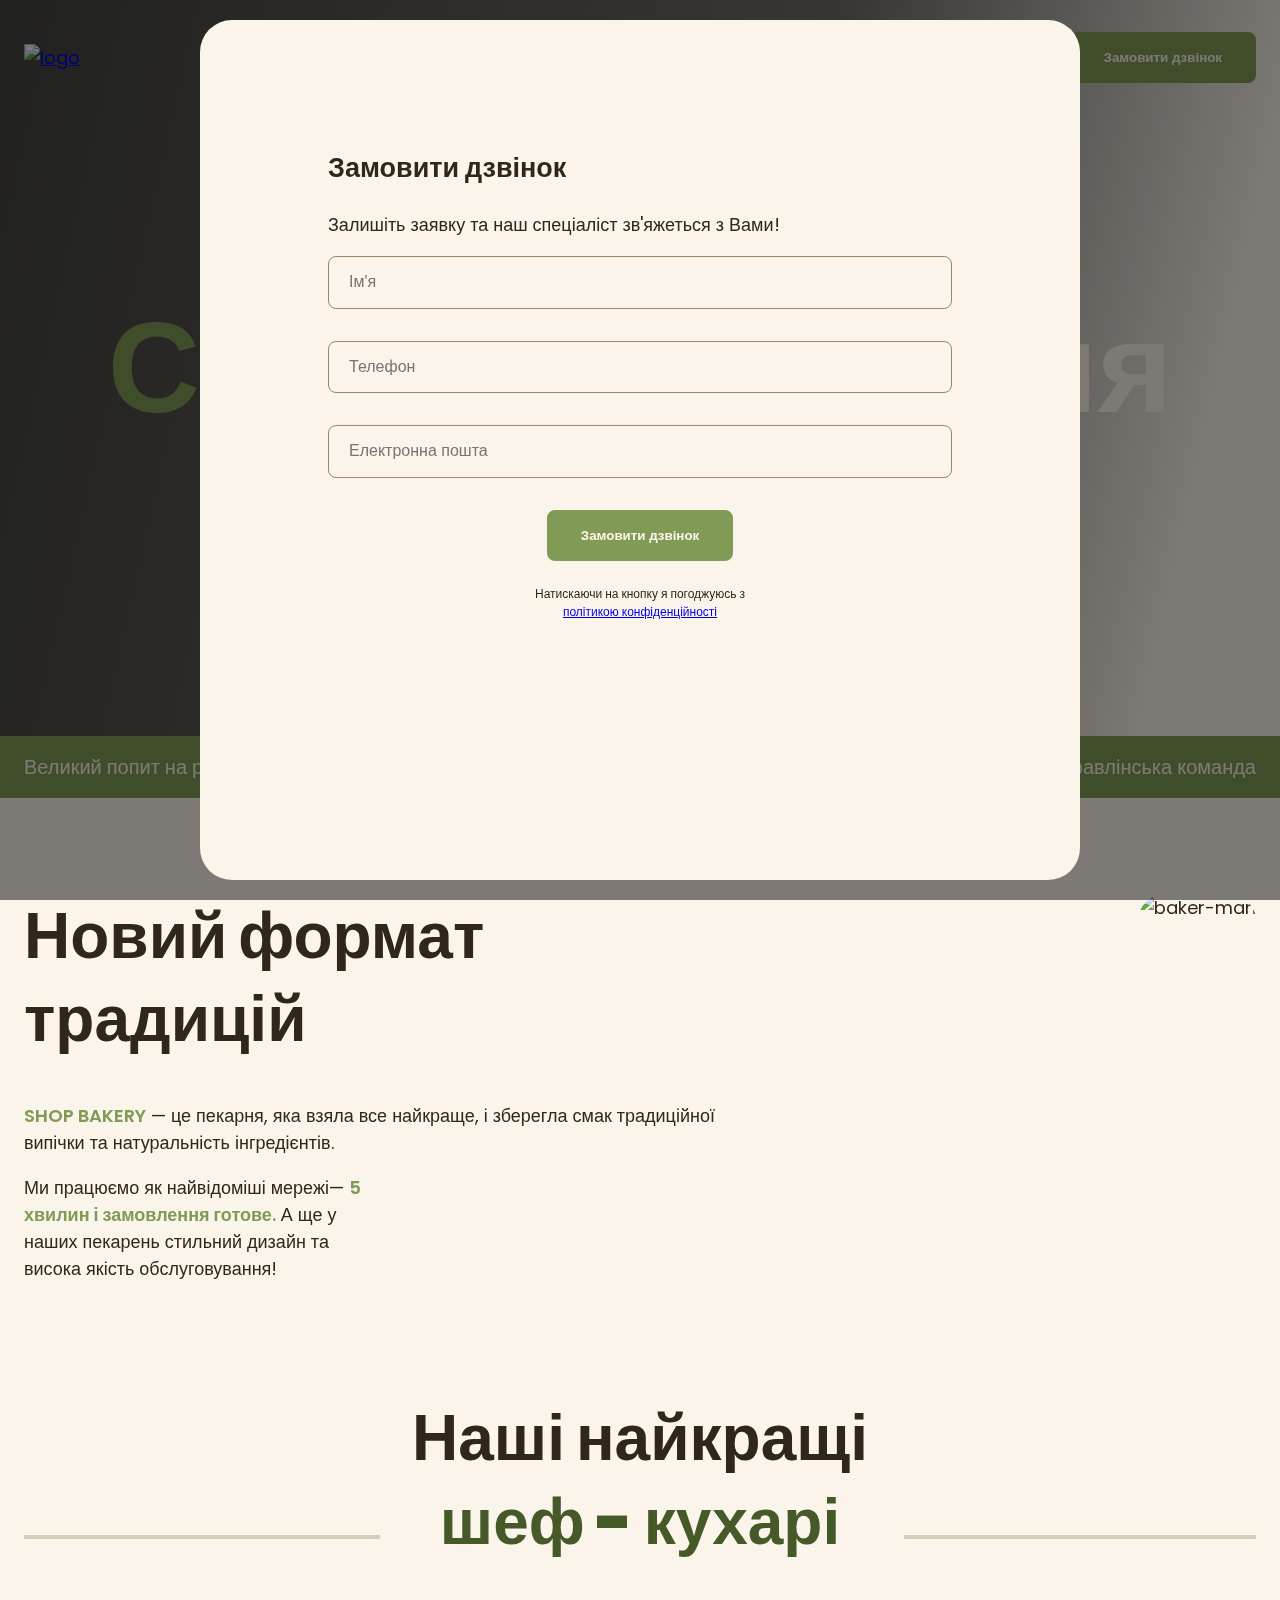
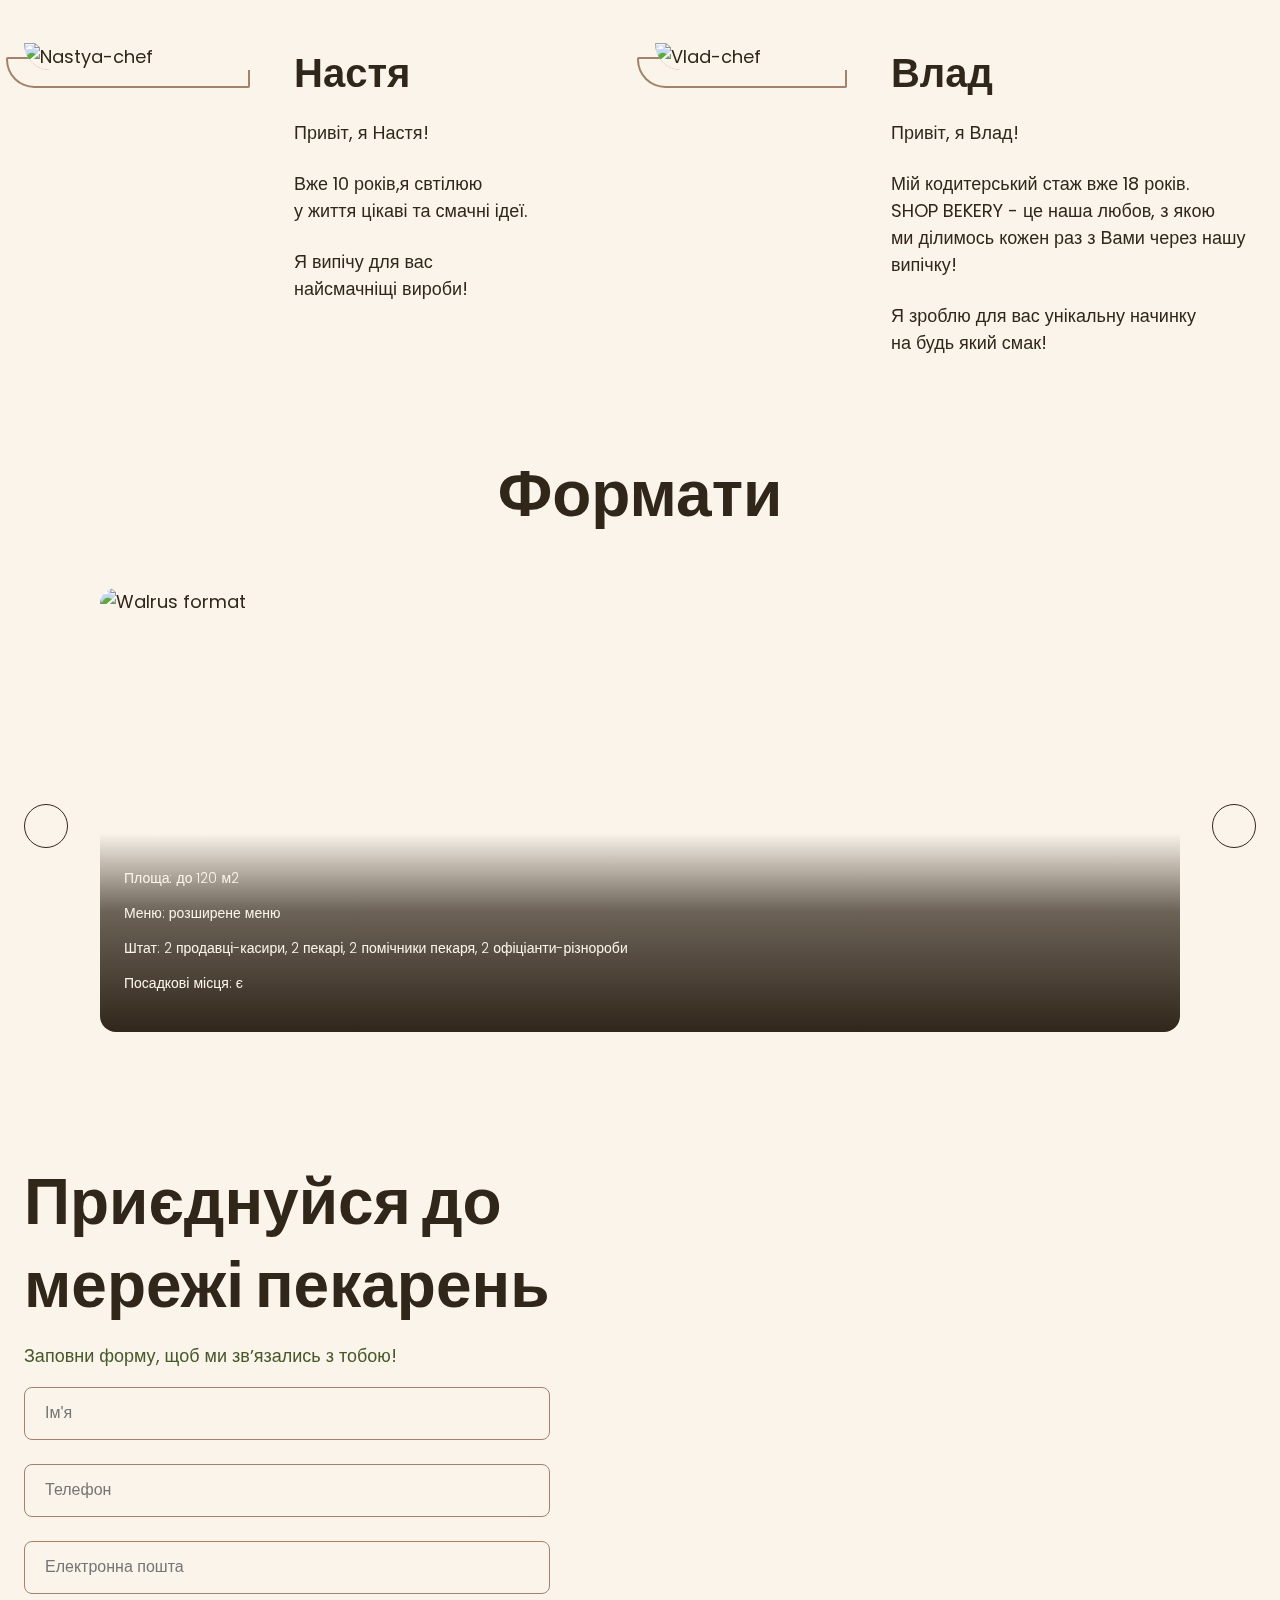
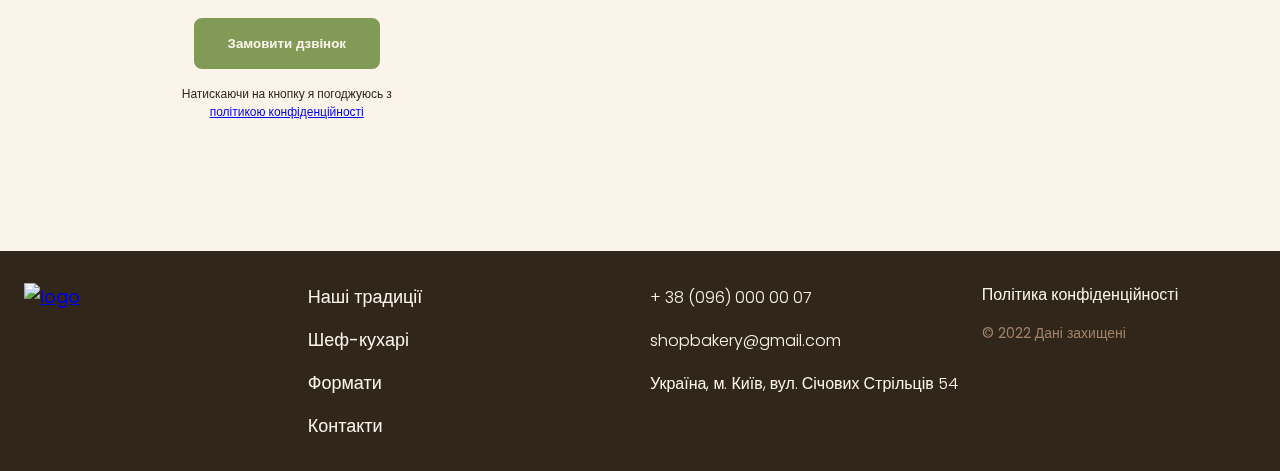
==== commit dc7aa434: "PreLastChanges" ====
--- a/index.html
+++ b/index.html
@@ -7,6 +7,10 @@
     <link rel="preconnect" href="https://fonts.googleapis.com">
     <link rel="preconnect" href="https://fonts.gstatic.com" crossorigin>
     <link href="https://fonts.googleapis.com/css2?family=Poppins:wght@300;400;600;900&display=swap" rel="stylesheet">
+    <link
+  rel="stylesheet"
+  href="https://cdn.jsdelivr.net/npm/swiper@11/swiper-bundle.min.css"
+/>
     <title>Сучасна пекарня</title>
   </head>
   <body>
@@ -16,22 +20,67 @@
           <nav class="header__nav">
             <a href="#"><img src="../images/logo.svg" alt="logo" /></a>
             <ul class="header__menu">
-              <li class="header-item"><a class="link" href="#tradirions-section">Нашіт радиції</a></li>
-              <li class="header-item"><a class="link" href="#chefs-section">Шеф-кухарі</a></li>
-              <li class="header-item"><a class="link" href="#formats-section">Формати</a></li>
-              <li class="header-item"><a class="link" href="#contact section">Контакти</a></li>
+              <li class="header__item"><a class="link" href="#tradirions-section">Нашіт радиції</a></li>
+              <li class="header__item"><a class="link" href="#chefs-section">Шеф-кухарі</a></li>
+              <li class="header__item"><a class="link" href="#formats-section">Формати</a></li>
+              <li class="header__item"><a class="link" href="#contact section">Контакти</a></li>
             </ul>
           </nav>
-          <button class="button modal-btn-open" type="button">Замовити дзвінок</button>
+          <button class="header__button button modal-btn-open" type="button">Замовити дзвінок</button>
+          <button class="header__burger menu-btn-open"  type="button">
+            <svg class="" width="24" height="24">
+              <use href="../images/Sprite.svg#icon-menu"></use>
+            </svg>
+          </button>
+
+          <div class="mobile-menu is-hidden">
+            <button class="mobile-menu__btn-close menu-btn-close" type="button">
+              <svg width="24" height="24">
+                <use href="./images/icons.svg#icon-close"></use>
+              </svg>
+            </button>
+            <a class="mobile-menu__logo" href="/">
+              <img
+                src="./images/logo-dark.svg"
+                alt="Логотип сучасної пекарні"
+              />
+            </a>
+            <ul class="mobile-menu__list">
+              <li>
+                <a class="mobile-menu__link" href="#traditions-section">
+                  Наші традиції
+                </a>
+              </li>
+              <li>
+                <a class="mobile-menu__link" href="#chefs-section">
+                  Шеф-кухарі
+                </a>
+              </li>
+              <li>
+                <a class="mobile-menu__link" href="#formats-section">Формати</a>
+              </li>
+              <li>
+                <a class="mobile-menu__link" href="#contact-section">
+                  Контакти
+                </a>
+              </li>
+            </ul>
+          </div>
         </div>
       </div>
     </header>
-    <main>
+     <main>
       <section class="hero-section">
         <div class="container">
-          <h1 class="hero-section__title"><span class="text-brand">Сучасна</span>пекарня</h1>
-        </div>
-      </section>
+          <h1 class="hero-section__title"><span class="text-brand">Сучасна</span> пекарня</h1>
+          <button
+            class="hero-section__button button modal-btn-open"
+            type="button"
+          >
+            Замовити дзвінок
+          </button>
+        </div>
+       </section>
       <section class="advantages-section">
         <div class="container">
           <h2 class="visually-hidden">Наші переваги</h2>
@@ -53,7 +102,7 @@
                А ще у наших пекарень стильний дизайн 
                та висока якість обслуговування!</p>
             </div>
-          <img src="../images/baker-man.jpg" alt="baker-man">
+           <img class="traditions-section__img" srcset="../images/baker-man.jpg 1x, ../images/baker-man@2x.jpg 2x " src="../images/baker-man.jpg" alt="baker-man">
           </div>
         </div>
       </section>
@@ -89,54 +138,105 @@
       <section class="formats-section section" id="formats-section">
         <div class="container">
           <h2 class="formats-section__title section__title section__title--centered">Формати</h2>
-          <div class="formats-section__container">
-            <button class="slide-button" type="button">
+          <div class="formats-section__slider">
+            <button class="formats-section__button slide-button prev" type="button">
               <svg class="icon-Arrow-1" width="16" height="16">
-              <use href="./images/Sprite.svg#icon-Arrow-1"></use>
+              <use href="../images/Sprite.svg#icon-Arrow-1"></use>
               </svg>
             </button>
-            <ul class="formats-section__list">
-            <li class="formats-section__item">
-              <article class="format-card">
-                <img class="format-card__image" src="./images/Walrus.jpg" alt="Walrus format">
-                <h3 class="format-card__title" lang="en">Walrus</h3>
-                <div class="format-card__text">
-                  <p >Площа: до 120 м2</p> 
-                  <p >Меню: розширене меню</p>
-                  <p >Штат: 2 продавці-касири, 2 пекарі, 2 
-                    помічники пекаря, 2 офіціанти-різнороби</p>
-                  <p >Посадкові місця: є</p>
+            <div class="formats-section__container swiper-container">
+              <ul class="formats-section__list swiper-wrapper">
+                <li class="swiper-slide">
+                  <article class="format-card">
+                    <div class="format-card__container">
+                      <img class="format-card__image" src="../images/Walrus.jpg" alt="Walrus format">
+                    <h3 class="format-card__title" lang="en">Walrus</h3>
+                    <div class="format-card__text">
+                      <p >Площа: до 120 м2</p> 
+                      <p >Меню: розширене меню</p>
+                      <p >Штат: 2 продавці-касири, 2 пекарі, 2 
+                        помічники пекаря, 2 офіціанти-різнороби</p>
+                      <p >Посадкові місця: є</p>
+                    </div>
+                    </div>
+                  </article>
+                </li>
+                <li class="swiper-slide">
+                  <article class="format-card">
+                    <img class="format-card__image" src="../images/Horseshoe.jpg" alt="Horseshoe format">
+                    <h3 class="format-card__title" lang="en">Horseshoe</h3>
+                    <div class="format-card__text">
+                      <p >Площа: до 25 м2</p> 
+                      <p >Меню: найпопулярніші позиції меню</p>
+                      <p >Штат: 2 продавці-касири, 2 пекарі,1 
+                        помічник пекаря</p>
+                      <p >Посадкові місця: відсутні</p>
+                    </div>
+                  </article>
+                </li>
+                <li class="swiper-slide">
+                  <article class="format-card">
+                    <img class="format-card__image" src="../images/Handlebar.jpg" alt="Handlebar format">
+                    <h3 class="format-card__title" lang="en">Handlebar</h3>
+                    <div class="format-card__text">
+                      <p >Площа: до 15 м2</p> 
+                      <p >Меню: найпопулярніші позиції меню </p>
+                      <p >Штат: 1 продавець, 1 пекар, 1 помічник 
+                        пекаря</p>
+                      <p >Посадкові місця: відсутні</p>
+                    </div>
+                  </article>
+                </li>
+                <li class="swiper-slide">
+                  <article class="format-card">
+                    <div class="format-card__container">
+                      <img class="format-card__image" src="../images/Walrus.jpg" alt="Walrus format">
+                    <h3 class="format-card__title" lang="en">Walrus</h3>
+                    <div class="format-card__text">
+                      <p >Площа: до 120 м2</p> 
+                      <p >Меню: розширене меню</p>
+                      <p >Штат: 2 продавці-касири, 2 пекарі, 2 
+                        помічники пекаря, 2 офіціанти-різнороби</p>
+                      <p >Посадкові місця: є</p>
+                    </div>
+                    </div>
+                  </article>
+                </li>
+                <li class="swiper-slide">
+                  <article class="format-card">
+                    <img class="format-card__image" src="../images/Horseshoe.jpg" alt="Horseshoe format">
+                    <h3 class="format-card__title" lang="en">Horseshoe</h3>
+                    <div class="format-card__text">
+                      <p >Площа: до 25 м2</p> 
+                      <p >Меню: найпопулярніші позиції меню</p>
+                      <p >Штат: 2 продавці-касири, 2 пекарі,1 
+                        помічник пекаря</p>
+                      <p >Посадкові місця: відсутні</p>
+                    </div>
+                  </article>
+                </li>
+                <li class="swiper-slide">
+                  <article class="format-card">
+                    <img class="format-card__image" src="../images/Handlebar.jpg" alt="Handlebar format">
+                    <h3 class="format-card__title" lang="en">Handlebar</h3>
+                    <div class="format-card__text">
+                      <p >Площа: до 15 м2</p> 
+                      <p >Меню: найпопулярніші позиції меню </p>
+                      <p >Штат: 1 продавець, 1 пекар, 1 помічник 
+                        пекаря</p>
+                      <p >Посадкові місця: відсутні</p>
+                    </div>
+                  </article>
+                </li>
+                </ul>
+                <div class="pagination">
+                  <span class="pagination_button"></span>
+                  <span class="pagination_button"></span>
+                  <span class="pagination_button"></span>
+                  <span class="pagination_button"></span>
                 </div>
-              </article>
-            </li>
-            <li class="formats-section__item">
-              <article class="format-card">
-                <img class="format-card__image" src="./images/Horseshoe.jpg" alt="Horseshoe format">
-                <h3 class="format-card__title" lang="en">Horseshoe</h3>
-                <div class="format-card__text">
-                  <p >Площа: до 25 м2</p> 
-                  <p >Меню: найпопулярніші позиції меню</p>
-                  <p >Штат: 2 продавці-касири, 2 пекарі,1 
-                    помічник пекаря</p>
-                  <p >Посадкові місця: відсутні</p>
-                </div>
-              </article>
-            </li>
-            <li class="formats-section__item">
-              <article class="format-card">
-                <img class="format-card__image" src="./images/Handlebar.jpg" alt="Handlebar format">
-                <h3 class="format-card__title" lang="en">Handlebar</h3>
-                <div class="format-card__text">
-                  <p >Площа: до 15 м2</p> 
-                  <p >Меню: найпопулярніші позиції меню </p>
-                  <p >Штат: 1 продавець, 1 пекар, 1 помічник 
-                    пекаря</p>
-                  <p >Посадкові місця: відсутні</p>
-                </div>
-              </article>
-            </li>
-            </ul>
-            <button class="slide-button prev" type="button">
+            </div>
+            <button class="formats-section__button slide-button next" type="button">
             <svg class="slide-arrow" width="16" height="16">
             <use href="./images/Sprite.svg#icon-Arrow-1"></use>
             </svg>
@@ -171,46 +271,48 @@
                 <p class="form-terms">Натискаючи на кнопку я погоджуюсь з <a class="form-terms-link" href="#">політикою конфіденційності</a></p>
               </form>
           </div>
-           <iframe class="contact-section__map" src="https://www.google.com/maps/embed?pb=!1m18!1m12!1m3!1d2540.1640531314047!2d30.491233500000003!3d50.4566697!2m3!1f0!2f0!3f0!3m2!1i1024!2i768!4f13.1!3m3!1m2!1s0x40d4ce637bfe1717%3A0x5370c2254ad1b952!2z0LLRg9C70LjRhtGPINCh0ZbRh9C-0LLQuNGFINCh0YLRgNGW0LvRjNGG0ZbQsiwgNTQsINCa0LjRl9CyLCAwMjAwMA!5e0!3m2!1suk!2sua!4v1700750742175!5m2!1suk!2sua" width="600" height="600" style="border:0;" allowfullscreen="" loading="lazy" referrerpolicy="no-referrer-when-downgrade"></iframe>
-          </div>
-        </div>
-      </section>
-    </main>
+           <iframe class="contact-section__map" src="https://www.google.com/maps/embed?pb=!1m18!1m12!1m3!1d2540.1640531314047!2d30.491233500000003!3d50.4566697!2m3!1f0!2f0!3f0!3m2!1i1024!2i768!4f13.1!3m3!1m2!1s0x40d4ce637bfe1717%3A0x5370c2254ad1b952!2z0LLRg9C70LjRhtGPINCh0ZbRh9C-0LLQuNGFINCh0YLRgNGW0LvRjNGG0ZbQsiwgNTQsINCa0LjRl9CyLCAwMjAwMA!5e0!3m2!1suk!2sua!4v1700750742175!5m2!1suk!2sua" style="border:0;" allowfullscreen="" loading="lazy" referrerpolicy="no-referrer-when-downgrade"></iframe>
+          </div>
+        </div>
+      </section> 
+    </main> 
     <footer class="footer">
     <div class="container">
-      <div class="footer-container">
-        <nav class="footer-nav">
-          <a class="footer-logo" href="#">
+      <div class="footer__container">
+        <nav class="footer__nav">
+          <a class="footer__logo" href="#">
             <img src="../images/logo.svg" alt="logo" />
           </a>
-         <ul class="footer-menu">
+         <ul class="footer__menu">
            <li><a class="link" href="#">Наші традиції</a></li>
            <li><a class="link" href="#">Шеф-кухарі</a></li>
            <li><a class="link" href="#">Формати</a></li>
            <li><a class="link" href="#">Контакти</a></li>
          </ul>
       </nav>
-      <address class="footer-address">
-        <ul class="address-list">
-          <li><a class="address-link" href="tel:+380960000007">+ 38 (096) 000 00 07</a></li>
-          <li><a class="address-link" href="mailto:shopbakery@gmail.com">shopbakery@gmail.com</a></li>
-          <li><a class="address-link" href="https://maps.app.goo.gl/nErxCYcRYTQKgzDj8">Україна, м. Київ, вул. Січових Стрільців 54</a></li>
-          <li><a  href="">
-            <svg class="address-icon" width="32" height="32">
-              <use href="../images/Sprite.svg#icon-Face3">
-            </svg>
-            </a>
-          </li>
-          <li><a href="#">
-            <svg class="address-icon" width="32" height="32">
-              <use href="../images/Sprite.svg#icon-Insta">
-            </svg>
-            </a>
-          </li>
-        </ul>
-        <div class="address-info">
-          <a class="address-link" href="#" target="_blank">Політика конфіденційності</a>
-        <p class="address-copyright">© 2022 Дані захищені</p>
+      <address class="footer__address">
+        <div>
+          <ul class="footer__address-list">
+            <li><a class="footer__address-link" href="tel:+380960000007">+ 38 (096) 000 00 07</a></li>
+            <li><a class="footer__address-link" href="mailto:shopbakery@gmail.com">shopbakery@gmail.com</a></li>
+            <li><a class="footer__address-link" href="https://maps.app.goo.gl/nErxCYcRYTQKgzDj8">Україна, м. Київ, вул. Січових Стрільців 54</a></li>
+          </ul>
+          <div class="footer__address-contacts">
+            <a  href="#">
+              <svg class="footer__address-icon" width="32" height="32">
+                <use href="../images/Sprite.svg#icon-Face3">
+              </svg>
+              </a>
+            <a href="#">
+              <svg class="footer__address-icon" width="32" height="32">
+                <use href="../images/Sprite.svg#icon-Insta">
+              </svg>
+              </a>
+          </div>
+        </div>
+        <div class="footer__address-info">
+          <a class="footer__address-link" href="#" target="_blank">Політика конфіденційності</a>
+        <p class="footer__address-copyright">© 2022 Дані захищені</p>
         </div>
       </address>
       </div>
@@ -218,9 +320,13 @@
     </footer>
 
 
-    <div class="backdrop">
+    <div class="backdrop is-open" >
       <div class="modal">
-        <button class="modal__btn-close modal-btn-close" type="button">Close</button>
+        <button class="modal__btn-close modal-btn-close" id="close-modal" type="button">
+          <svg class="icon-close" width="16" height="16">
+          <use href="../images/Sprite.svg#icon-close"></use>
+          </svg>
+        </button>
         <h2>Замовити дзвінок</h2>
         <p>Залишіть заявку та наш спеціаліст зв'яжеться з Вами!</p>
         <form name="modal-form" autocomplete="off">
@@ -247,7 +353,9 @@
       </div>
     </div>
 
-
+    <script src="https://cdn.jsdelivr.net/npm/swiper@11/swiper-bundle.min.js"></script>
+    <script src="./js/formats-slider.js"></script>
     <script src="./Js/modal.js"></script>
+    <script src="./js/mobile-menu.js"></script>
   </body>
 </html>
--- a/css/main.min.css
+++ b/css/main.min.css
@@ -1 +1 @@
-:root{--color-primary-dark: #31261a;--color-primary-light: #faf4ea;--color-brand-normal: #819b57;--color-brand-dark: #465929;--color-brand-light: #cfcfbc;--color-secondary-dark: #a18268}*,::after,::after{-webkit-box-sizing:border-box;box-sizing:border-box}ul{list-style-type:none;margin:0;padding:0}body{color:var(--color-primary-dark);background-color:var(--color-primary-light);font-family:"Poppins",sans-serif;font-size:18px;font-weight:400;line-height:1.5;margin:0}h1,h2,h3,h4,h5,h6,p{margin-top:0}a{display:inline-block}address{font-style:normal}.text-brand{color:var(--color-brand-normal)}.text-brand-dark{color:var(--color-brand-dark)}.text-bold{font-weight:600}.text-uppercase{text-transform:uppercase}.visually-hidden{position:absolute;left:-10000px;top:auto;width:1px;height:1px;overflow:hidden}.button{color:var(--color-primary-light);background-color:var(--color-brand-normal);border:2px solid var(--color-brand-normal);border-radius:8px;cursor:pointer;font-weight:600;padding:16px 32px}.button:hover{background-color:rgba(0,0,0,0);color:var(--color-brand-dark)}.slide-button{-ms-flex-negative:0;flex-shrink:0;width:44px;height:44px;border-radius:50%;display:-webkit-box;display:-ms-flexbox;display:flex;-webkit-box-align:center;-ms-flex-align:center;align-items:center;-webkit-box-pack:center;-ms-flex-pack:center;justify-content:center;padding:0;fill:var(--color-primary-dark);background-color:rgba(0,0,0,0);border:1px solid var(--color-primary-dark);cursor:pointer}.slide-button:hover{background-color:var(--color-primary-dark);fill:var(--color-primary-light)}.slide-button.prev{-webkit-transform:rotate(180deg);transform:rotate(180deg)}.chef-card{display:-webkit-box;display:-ms-flexbox;display:flex;gap:30px}.chef-card__image{border-radius:4px 4px 4px 200px;-webkit-box-shadow:-16px 16px 0 0 var(--color-primary-light),-16px 16px 0 2px var(--color-secondary-dark);box-shadow:-16px 16px 0 0 var(--color-primary-light),-16px 16px 0 2px var(--color-secondary-dark)}.chef-card__title{font-size:40px;font-weight:600;margin-bottom:16px}.chef-card__text{margin-bottom:24px}.chef-card__text:last-child{margin-bottom:0px}.format-card{display:-webkit-box;display:-ms-flexbox;display:flex;-webkit-box-orient:vertical;-webkit-box-direction:normal;-ms-flex-direction:column;flex-direction:column;-webkit-box-pack:end;-ms-flex-pack:end;justify-content:end;position:relative;-webkit-transition:-webkit-transform .3s;transition:-webkit-transform .3s;transition:transform .3s;transition:transform .3s, -webkit-transform .3s;height:444px;border-radius:16px;padding:24px;background-image:-webkit-gradient(linear, left top, left bottom, color-stop(55.21%, rgba(49, 38, 26, 0)), color-stop(72.92%, rgba(49, 38, 26, 0.71)), to(var(--color-primary-dark)));background-image:linear-gradient(180deg, rgba(49, 38, 26, 0) 55.21%, rgba(49, 38, 26, 0.71) 72.92%, var(--color-primary-dark) 100%)}.format-card:hover{-webkit-transform:scale(1.05);transform:scale(1.05)}.format-card__title{font-size:24px;font-weight:600;color:var(--color-primary-light)}.format-card__text{font-size:14px;font-weight:300;color:var(--color-primary-light)}.format-card__image{z-index:-1;position:absolute;top:0;left:0;width:100%;height:100%}.input{position:relative}.input__label{position:absolute;top:16px;left:42px}.input__control{padding:16px 20px;width:100%;border:1px solid var(--color-secondary-dark);border-radius:8px;background-color:rgba(0,0,0,0);line-height:1.17;font-size:16px}.input__:focus{border-color:var(--color-brand-normal);outline:none}.input__::-webkit-input-placeholder{color:#d3d3d3;font-size:16px;line-height:1.17}.input__::-moz-placeholder{color:#d3d3d3;font-size:16px;line-height:1.17}.input__:-ms-input-placeholder{color:#d3d3d3;font-size:16px;line-height:1.17}.input__::-ms-input-placeholder{color:#d3d3d3;font-size:16px;line-height:1.17}.input__::placeholder{color:#d3d3d3;font-size:16px;line-height:1.17}.input:focus::-webkit-input-placeholder{color:var(--color-primary-dark)}.input:focus::-moz-placeholder{color:var(--color-primary-dark)}.input:focus:-ms-input-placeholder{color:var(--color-primary-dark)}.input:focus::-ms-input-placeholder{color:var(--color-primary-dark)}.input:focus::placeholder{color:var(--color-primary-dark)}.link{color:var(--color-primary-light);text-decoration:none;-webkit-transition:color .3s;transition:color .3s}.link:hover{color:var(--color-brand-normal)}.advantages-section{background-color:var(--color-brand-normal);padding:16px 0}.advantages-section__list{display:-webkit-box;display:-ms-flexbox;display:flex;-webkit-box-pack:justify;-ms-flex-pack:justify;justify-content:space-between;gap:40px}.advantages-section__item{font-size:20px;font-weight:300;color:var(--color-primary-light)}.chefs-section__title{margin:0 auto 80px;position:relative}.chefs-section__title::before,.chefs-section__title::after{position:absolute;bottom:24px;width:352px;border:2px solid var(--color-brand-light);content:""}.chefs-section__title::before{left:0px}.chefs-section__title::after{right:0px}.chefs-section__list{display:-webkit-box;display:-ms-flexbox;display:flex;gap:0px}.chefs-section__item{-ms-flex-preferred-size:calc((100% - 30px)/2);flex-basis:calc((100% - 30px)/2)}.contact-section{padding-bottom:96px}.contact-section__container{display:-webkit-box;display:-ms-flexbox;display:flex;gap:32px}.contact-section__title{margin-bottom:16px}.contact-section__text{color:var(--color-brand-dark);font-family:"Poppins",sans-serif;font-size:18px;font-weight:400}.contact-section__form-field{margin-bottom:24px}.contact-section__button{display:block;margin:0 auto 16px}.contact-section__map{border:none;border-radius:16px;display:-webkit-box;display:-ms-flexbox;display:flex}.container{width:100%;max-width:1288px;margin:0 auto}.footer{background-image:url(/Images/Footer1.png);background-color:var(--color-primary-dark);background-repeat:no-repeat;background-size:cover;background-position:center;padding:32px 0;position:relative}.footer::before,.footer::after{bottom:0;position:absolute;content:"";background-repeat:no-repeat}.footer::before{left:0;width:180px;height:120px;background-image:url(/Images/Baton1.png)}.footer::after{width:380px;height:190px;background-image:url(/Images/Baton2.png);right:0}.footer-container{display:-webkit-box;display:-ms-flexbox;display:flex;gap:20px}.footer-nav,.footer-address{display:-webkit-box;display:-ms-flexbox;display:flex;-ms-flex-preferred-size:50%;flex-basis:50%}.footer-logo,.footer-menu{-webkit-box-flex:1;-ms-flex-positive:1;flex-grow:1}.address-list,.address-info{-webkit-box-flex:1;-ms-flex-positive:1;flex-grow:1}.address-link{font-size:16px;font-weight:300;color:var(--color-primary-light);text-decoration:none}.address-link:hover{color:var(--color-brand-normal)}.address-copyright{font-size:14px}.address-icon{fill:var(--color-primary-light)}.address-icon:hover{fill:var(--color-brand-normal)}.form-terms{margin:0 auto;max-width:220px;font-weight:500;font-size:12px;line-height:1.5;text-align:center}.form-terms__link{color:var(--color-primary-dark);text-underline-offset:2px}.formats-section__container{display:-webkit-box;display:-ms-flexbox;display:flex;gap:32px;-webkit-box-align:center;-ms-flex-align:center;align-items:center}.formats-section__title{margin-bottom:80px}.formats-section__list{display:-webkit-box;display:-ms-flexbox;display:flex;gap:20px;-ms-flex-wrap:wrap;flex-wrap:wrap}.formats-section__item{-ms-flex-preferred-size:calc((100% - 40px)/3);flex-basis:calc((100% - 40px)/3)}.header{position:absolute;top:0;left:0;width:100%;padding-top:32px}.header__container{display:-webkit-box;display:-ms-flexbox;display:flex;-webkit-box-align:center;-ms-flex-align:center;align-items:center;gap:40px}.header__nav{-webkit-box-flex:1;-ms-flex-positive:1;flex-grow:1;display:-webkit-box;display:-ms-flexbox;display:flex;-webkit-box-align:center;-ms-flex-align:center;align-items:center;gap:40px}.header__menu{display:-webkit-box;display:-ms-flexbox;display:flex;gap:64px;-webkit-box-flex:1;-ms-flex-positive:1;flex-grow:1;-webkit-box-pack:center;-ms-flex-pack:center;justify-content:center}.header-item{margin-right:64px}.header-item:last-child{margin-right:0}.hero-section{padding:390px 0;background-image:linear-gradient(103deg, rgba(18, 18, 17, 0.78) 2.03%, rgba(18, 18, 17, 0.6) 58.46%, rgba(18, 18, 17, 0) 90.36%),url(../Images/couple-in-bake.jpg);background-repeat:no-repeat;background-position:center;background-size:cover}.hero-section__title{color:var(--color-primary-light);text-align:center;font-size:128px;font-weight:900;margin-bottom:0}.backdrop{position:fixed;top:0;left:0;right:0;bottom:0;background-color:rgba(0,0,0,.5);display:-webkit-box;display:-ms-flexbox;display:flex;-webkit-box-pack:center;-ms-flex-pack:center;justify-content:center;-webkit-box-align:center;-ms-flex-align:center;align-items:center;-webkit-transition:opacity .3s,visibility .3s;transition:opacity .3s,visibility .3s}.backdrop.is-hidden{opacity:0;visibility:hidden;pointer-events:none}.modal{padding:128px;width:100%;max-width:880px;height:100%;max-height:880px;background-color:var(--color-primary-light);border-radius:32px;position:relative;overflow-y:auto}.modal__btn-close{position:absolute;top:40px;right:40px}.modal__form-field{margin-bottom:32px}.modal__button{display:block;margin:0 auto 24px}.section{padding:48px 0}.section__title{font-size:64px;font-weight:900;line-height:1.3;font-family:"Poppins",sans-serif}.section__title--centered{text-align:center}.section-title .text-brand-dark{color:var(--color-brand-dark)}.traditions-section{padding-top:96px}.traditions-section__content{max-width:710px}.traditions-section__container{display:-webkit-box;display:-ms-flexbox;display:flex;-webkit-box-pack:justify;-ms-flex-pack:justify;justify-content:space-between;gap:40px}.traditions-section__title{margin-bottom:42px}.traditions-section__text--limited{max-width:340px}/*# sourceMappingURL=main.min.css.map */+@font-face{font-display:swap;font-family:"Poppins";font-weight:300;src:url("../fonts/poppins-v20-latin-300.woff2") format("woff2"),url("../fonts/poppins-v20-latin-300.woff") format("woff")}@font-face{font-display:swap;font-family:"Poppins";font-weight:400;src:url("../fonts/poppins-v20-latin-regular.woff2") format("woff2"),url("../fonts/poppins-v20-latin-regular.woff") format("woff")}@font-face{font-display:swap;font-family:"Poppins";font-weight:600;src:url("../fonts/poppins-v20-latin-600.woff2") format("woff2"),url("../fonts/poppins-v20-latin-600.woff") format("woff")}@font-face{font-display:swap;font-family:"Poppins";font-weight:900;src:url("../fonts/poppins-v20-latin-900.woff2") format("woff2"),url("../fonts/poppins-v20-latin-900.woff") format("woff")}:root{--color-primary-dark: #31261a;--color-primary-light: #faf4ea;--color-secondary-dark: #a28268;--color-brand-dark: #465929;--color-brand-normal: #819b57;--color-brand-light: #cfcfbc}*,::after,::after{-webkit-box-sizing:border-box;box-sizing:border-box}ul{list-style-type:none;margin:0;padding:0}html{scroll-behavior:smooth}body{color:var(--color-primary-dark);background-color:var(--color-primary-light);font-family:"Poppins",sans-serif;font-size:16px;font-weight:300;line-height:1.5;margin:0}@media screen and (min-width: 768px){body{font-size:18px;font-weight:400}}h1,h2,h3,h4,h5,h6,p{margin-top:0}a{display:inline-block}address{font-style:normal}img{display:block;max-width:100%;height:auto;-o-object-fit:cover;object-fit:cover}.text-brand{color:var(--color-brand-normal)}.text-brand-dark{color:var(--color-brand-dark)}.text-bold{font-weight:600}.text-uppercase{text-transform:uppercase}.visually-hidden{position:absolute;left:-10000px;top:auto;width:1px;height:1px;overflow:hidden}.button{display:block;padding:10px 24px;color:var(--color-primary-light);font-weight:600;background-color:var(--color-brand-normal);border:2px solid var(--color-brand-normal);border-radius:8px;cursor:pointer}.button:hover{color:var(--color-brand-dark);background-color:var(--color-primary-light)}@media screen and (min-width: 768px){.button{padding:16px 32px}}.slide-button{-ms-flex-negative:0;flex-shrink:0;width:44px;height:44px;border-radius:50%;display:-webkit-box;display:-ms-flexbox;display:flex;-webkit-box-align:center;-ms-flex-align:center;align-items:center;-webkit-box-pack:center;-ms-flex-pack:center;justify-content:center;padding:0;fill:var(--color-primary-dark);background-color:rgba(0,0,0,0);border:1px solid var(--color-primary-dark);cursor:pointer}.slide-button:hover{background-color:var(--color-primary-dark);fill:var(--color-primary-light)}.slide-button.next{-webkit-transform:rotate(180deg);transform:rotate(180deg)}.chef-card{display:-webkit-box;display:-ms-flexbox;display:flex;-webkit-box-align:start;-ms-flex-align:start;align-items:flex-start;gap:16px}@media screen and (min-width: 1280px){.chef-card{gap:30px}}.chef-card__image{width:140px;border-radius:2px 2px 2px 116px;-webkit-box-shadow:-8px 8px 0 0 var(--color-primary-light),-8px 8px 0 2px var(--color-secondary-dark);box-shadow:-8px 8px 0 0 var(--color-primary-light),-8px 8px 0 2px var(--color-secondary-dark)}@media screen and (min-width: 1280px){.chef-card__image{width:240px;border-radius:4px 4px 4px 200px;-webkit-box-shadow:-16px 16px 0 0 var(--color-primary-light),-16px 16px 0 2px var(--color-secondary-dark);box-shadow:-16px 16px 0 0 var(--color-primary-light),-16px 16px 0 2px var(--color-secondary-dark)}}.chef-card__title{margin-bottom:16px;font-size:24px;font-weight:600}@media screen and (min-width: 768px){.chef-card__title{font-size:40px}}.chef-card__text{font-size:14px;margin-bottom:24px}.chef-card__text:last-child{margin-bottom:0}@media screen and (min-width: 768px){.chef-card__text{font-size:18px}}.format-card{display:-webkit-box;display:-ms-flexbox;display:flex;-webkit-box-orient:vertical;-webkit-box-direction:normal;-ms-flex-direction:column;flex-direction:column;-webkit-box-pack:end;-ms-flex-pack:end;justify-content:flex-end;height:444px;padding:24px;background-image:-webkit-gradient(linear, left top, left bottom, color-stop(55.21%, rgba(49, 38, 26, 0)), color-stop(72.92%, rgba(49, 38, 26, 0.71)), to(var(--color-primary-dark)));background-image:linear-gradient(180deg, rgba(49, 38, 26, 0) 55.21%, rgba(49, 38, 26, 0.71) 72.92%, var(--color-primary-dark) 100%);border-radius:16px;overflow:hidden}.format-card__image{position:absolute;z-index:-1;top:0;left:0;width:100%;height:100%;border-radius:16px}.format-card__title{font-size:24px;font-weight:600;color:var(--color-primary-light)}.format-card__text{font-size:14px;font-weight:300;color:var(--color-primary-light)}.input{position:relative}.input__label{position:absolute;top:16px;left:42px}.input__control{padding:16px 20px;width:100%;border:1px solid var(--color-secondary-dark);border-radius:8px;background-color:rgba(0,0,0,0);line-height:1.17;font-size:16px}.input__:focus{border-color:var(--color-brand-normal);outline:none}.input__::-webkit-input-placeholder{color:#d3d3d3;font-size:16px;line-height:1.17}.input__::-moz-placeholder{color:#d3d3d3;font-size:16px;line-height:1.17}.input__:-ms-input-placeholder{color:#d3d3d3;font-size:16px;line-height:1.17}.input__::-ms-input-placeholder{color:#d3d3d3;font-size:16px;line-height:1.17}.input__::placeholder{color:#d3d3d3;font-size:16px;line-height:1.17}.input:focus::-webkit-input-placeholder{color:var(--color-primary-dark)}.input:focus::-moz-placeholder{color:var(--color-primary-dark)}.input:focus:-ms-input-placeholder{color:var(--color-primary-dark)}.input:focus::-ms-input-placeholder{color:var(--color-primary-dark)}.input:focus::placeholder{color:var(--color-primary-dark)}.link{color:var(--color-primary-light);text-decoration:none;-webkit-transition:color .3s;transition:color .3s}.link:hover{color:var(--color-brand-normal)}.pagination{display:-webkit-box;display:-ms-flexbox;display:flex;-webkit-box-align:center;-ms-flex-align:center;align-items:center;-webkit-box-pack:center;-ms-flex-pack:center;justify-content:center;gap:24px}.pagination__button{width:12px;height:12px;padding:0;background-color:var(--color-secondary-dark);border-radius:50%}.pagination__button--active{background-color:var(--color-brand-normal)}.section{padding:20px 0}@media screen and (min-width: 768px){.section{padding:48px 0}}.section__title{font-size:32px;font-weight:900;line-height:1.5}@media screen and (min-width: 768px){.section__title{font-size:64px;line-height:1.3}}.section__title--centered{text-align:center}.advantages-section{padding:40px 0 20px}@media screen and (min-width: 768px){.advantages-section{padding:16px 0;background-color:var(--color-brand-normal)}}.advantages-section__list{display:-webkit-box;display:-ms-flexbox;display:flex;-webkit-box-orient:vertical;-webkit-box-direction:normal;-ms-flex-direction:column;flex-direction:column;gap:16px;padding:24px 40px;background-color:var(--color-brand-light);border-radius:24px}@media screen and (min-width: 768px){.advantages-section__list{-webkit-box-orient:horizontal;-webkit-box-direction:normal;-ms-flex-direction:row;flex-direction:row;-webkit-box-pack:justify;-ms-flex-pack:justify;justify-content:space-between;gap:40px;background-color:rgba(0,0,0,0);padding:0}}.advantages-section__item{font-size:14px;font-weight:300}@media screen and (min-width: 768px){.advantages-section__item{color:var(--color-primary-light);font-size:20px}}.chefs-section__title{position:relative;margin:0 auto 24px}@media screen and (min-width: 1280px){.chefs-section__title{margin-bottom:80px}}.chefs-section__title::before,.chefs-section__title::after{display:none;position:absolute;bottom:24px;width:352px;border:2px solid var(--color-brand-light);content:""}@media screen and (min-width: 1280px){.chefs-section__title::before,.chefs-section__title::after{display:block}}.chefs-section__title::before{left:0}.chefs-section__title::after{right:0}.chefs-section__list{display:-webkit-box;display:-ms-flexbox;display:flex;-webkit-box-orient:vertical;-webkit-box-direction:normal;-ms-flex-direction:column;flex-direction:column;-ms-flex-wrap:wrap;flex-wrap:wrap;gap:30px}@media screen and (min-width: 768px){.chefs-section__list{-webkit-box-orient:horizontal;-webkit-box-direction:normal;-ms-flex-direction:row;flex-direction:row;gap:40px 30px}}@media screen and (min-width: 768px){.chefs-section__item{-ms-flex-preferred-size:calc((100% - 30px)/2);flex-basis:calc((100% - 30px)/2)}}.contact-section{padding-bottom:96px}.contact-section__container{display:-webkit-box;display:-ms-flexbox;display:flex;gap:24px;-webkit-box-orient:vertical;-webkit-box-direction:normal;-ms-flex-direction:column;flex-direction:column}@media screen and (min-width: 768px){.contact-section__container{-webkit-box-orient:horizontal;-webkit-box-direction:normal;-ms-flex-direction:row;flex-direction:row;gap:32px}}.contact-section__title{margin-bottom:16px}.contact-section__text{color:var(--color-brand-dark);font-family:"Poppins",sans-serif;font-size:18px;font-weight:400}.contact-section__form-field{margin-bottom:24px}.contact-section__button{display:block;margin:0 auto 16px}.contact-section__map{-ms-flex-negative:0;flex-shrink:0;height:176px;margin:0 -24px;border-radius:16px;border:none}@media screen and (min-width: 768px){.contact-section__map{margin:auto;width:200px;height:500px}}@media screen and (min-width: 1280px){.contact-section__map{width:600px;height:595px}}.container{width:100%;max-width:1288px;margin:0 auto;padding:0 24px}.footer{padding:32px 0;position:relative;background-color:var(--color-primary-dark);background-image:url("../images/Footer1.png");background-repeat:no-repeat;background-size:cover;background-position:center}.footer::before,.footer::after{position:absolute;bottom:0;background-repeat:no-repeat;content:""}.footer::before{width:100px;height:90px;right:0;background-image:url("../images/decor-bread-small-mobile.png")}@media screen and (min-width: 768px){.footer::before{left:0;right:auto;width:180px;height:120px;background-image:url("../images/Baton1.png")}}.footer::after{width:85px;height:205px;top:0;left:0;background-image:url("../images/decor-bread-large-mobile.png")}@media screen and (min-width: 768px){.footer::after{right:0;top:auto;left:auto;width:380px;height:190px;background-image:url("../images/Baton2.png")}}.footer__container{display:-webkit-box;display:-ms-flexbox;display:flex;-webkit-box-orient:vertical;-webkit-box-direction:normal;-ms-flex-direction:column;flex-direction:column;gap:20px}@media screen and (min-width: 768px){.footer__container{-webkit-box-orient:horizontal;-webkit-box-direction:normal;-ms-flex-direction:row;flex-direction:row}}.footer__nav,.footer__address{display:-webkit-box;display:-ms-flexbox;display:flex;-webkit-box-orient:vertical;-webkit-box-direction:normal;-ms-flex-direction:column;flex-direction:column;gap:20px;text-align:center}@media screen and (min-width: 768px){.footer__nav,.footer__address{-webkit-box-orient:horizontal;-webkit-box-direction:normal;-ms-flex-direction:row;flex-direction:row;-ms-flex-preferred-size:50%;flex-basis:50%;text-align:left}}.footer__logo{-webkit-box-flex:1;-ms-flex-positive:1;flex-grow:1}.footer__menu{display:-webkit-box;display:-ms-flexbox;display:flex;-webkit-box-orient:vertical;-webkit-box-direction:normal;-ms-flex-direction:column;flex-direction:column;-webkit-box-flex:1;-ms-flex-positive:1;flex-grow:1;gap:16px}.footer__address-list,.footer__address-info{display:-webkit-box;display:-ms-flexbox;display:flex;-webkit-box-orient:vertical;-webkit-box-direction:normal;-ms-flex-direction:column;flex-direction:column;-webkit-box-flex:1;-ms-flex-positive:1;flex-grow:1;gap:16px}.footer__address-list,.footer__address-info{-webkit-box-flex:1;-ms-flex-positive:1;flex-grow:1}.footer__address-link{color:var(--color-primary-light);font-size:16px;font-weight:300;text-decoration:none}.footer__address-link:hover{color:var(--color-brand-normal)}.footer__address{display:-webkit-box;display:-ms-flexbox;display:flex;-webkit-box-pack:center;-ms-flex-pack:center;justify-content:center;gap:24px}@media screen and (min-width: 768px){.footer__address{-webkit-box-pack:start;-ms-flex-pack:start;justify-content:flex-start}}.footer__address-icon{fill:var(--color-primary-light)}.footer__address-icon:hover{fill:var(--color-brand-normal)}.footer__address-copyright{color:var(--color-secondary-dark);font-size:14px}.form-terms{margin:0 auto;max-width:220px;font-weight:500;font-size:12px;line-height:1.5;text-align:center}.form-terms__link{color:var(--color-primary-dark);text-underline-offset:2px}.formats-section__slider{display:-webkit-box;display:-ms-flexbox;display:flex;-webkit-box-align:center;-ms-flex-align:center;align-items:center;gap:32px}.formats-section__container{overflow:hidden}.formats-section__list{margin-bottom:32px}.formats-section__list.swiper-wrapper{z-index:-1}.formats-section__button{display:none}@media screen and (min-width: 768px){.formats-section__button{display:-webkit-box;display:-ms-flexbox;display:flex}}.header{position:absolute;top:0;left:0;width:100%;padding-top:16px}@media screen and (min-width: 1280px){.header{padding-top:32px}}.header__container{display:-webkit-box;display:-ms-flexbox;display:flex;-webkit-box-align:center;-ms-flex-align:center;align-items:center;gap:40px}.header__nav{display:-webkit-box;display:-ms-flexbox;display:flex;-webkit-box-align:center;-ms-flex-align:center;align-items:center;-webkit-box-flex:1;-ms-flex-positive:1;flex-grow:1;gap:40px}.header__menu{display:none}@media screen and (min-width: 1280px){.header__menu{display:-webkit-box;display:-ms-flexbox;display:flex;gap:64px;-webkit-box-flex:1;-ms-flex-positive:1;flex-grow:1;-webkit-box-pack:end;-ms-flex-pack:end;justify-content:flex-end}}@media screen and (min-width: 1280px){.header__menu{-webkit-box-pack:center;-ms-flex-pack:center;justify-content:center}}.header__button{display:none}@media screen and (min-width: 1280px){.header__button{display:block}}.header__burger{width:24px;height:24px;padding:0;background-color:rgba(0,0,0,0);border:none;fill:var(--color-primary-light)}@media screen and (min-width: 1280px){.header__burger{display:none}}.hero-section{padding:124px 0;background-image:linear-gradient(102.76deg, rgba(18, 18, 17, 0.78) 2.03%, rgba(18, 18, 17, 0.6) 58.46%, rgba(18, 18, 17, 0) 90.36%),url("../images/couple-in-bake.jpg");background-repeat:no-repeat;background-position:center top;background-size:cover}@media screen and (min-width: 1280px){.hero-section{padding:272px 0}}@media screen and (min-device-pixel-ratio: 2),(-webkit-min-device-pixel-ratio: 2),(min-resolution: 192dpi),(min-resolution: 2dppx){.hero-section{background-image:linear-gradient(102.76deg, rgba(18, 18, 17, 0.78) 2.03%, rgba(18, 18, 17, 0.6) 58.46%, rgba(18, 18, 17, 0) 90.36%),url("../images/couple-in-bake@2x.jpg")}}.hero-section__title{margin-bottom:48px;color:var(--color-primary-light);text-align:center;font-size:67px;line-height:1;font-weight:900}@media screen and (min-width: 1280px){.hero-section__title{margin-bottom:0;font-size:128px;line-height:1.5}}.hero-section__button{margin:0 auto}@media screen and (min-width: 1280px){.hero-section__button{display:none}}.mobile-menu{position:fixed;top:0;left:0;width:100%;height:100%;-webkit-transition:-webkit-transform .3s;transition:-webkit-transform .3s;transition:transform .3s;transition:transform .3s, -webkit-transform .3s;background-color:var(--color-primary-light);-webkit-transform:translateX(100%);transform:translateX(100%);transition:transform .3s}.mobile-menu.is-open{-webkit-transform:translateX(0);transform:translateX(0)}.mobile-menu__btn-close{position:absolute;top:16px;right:24px}.backdrop{position:fixed;top:0;left:0;right:0;bottom:0;display:-webkit-box;display:-ms-flexbox;display:flex;-webkit-box-align:center;-ms-flex-align:center;align-items:center;-webkit-box-pack:center;-ms-flex-pack:center;justify-content:center;padding:20px;background-color:rgba(0,0,0,.5);-webkit-transition:opacity .3s,visibility .3s;transition:opacity .3s,visibility .3s}.backdrop.is-hidden{opacity:0;visibility:hidden;pointer-events:none}.modal{position:relative;width:100%;max-width:880px;height:100%;max-height:880px;padding:64px 48px;background-color:var(--color-primary-light);border-radius:32px;overflow-y:auto}@media screen and (min-width: 768px){.modal{padding:128px}}.modal__btn-close{position:absolute;top:40px;right:40px;display:-webkit-box;display:-ms-flexbox;display:flex;-webkit-box-align:center;-ms-flex-align:center;align-items:center;-webkit-box-pack:center;-ms-flex-pack:center;justify-content:center;padding:0;fill:rgba(0,0,0,0);stroke:var(--color-primary-dark);background-color:rgba(0,0,0,0);border:none;cursor:pointer}.modal__title{margin-bottom:8px;font-size:32px;font-weight:900;line-height:1.5;text-align:center}@media screen and (min-width: 768px){.modal__title{font-size:64px;line-height:1.3}}.modal__text{margin-bottom:40px;text-align:center}@media screen and (min-width: 768px){.modal__text{margin-bottom:72px}}.modal__form-field{margin-bottom:32px}.modal__button{margin:0 auto 24px}.traditions-section{padding-top:40px}@media screen and (min-width: 768px){.traditions-section{padding-top:96px}}.traditions-section__container{display:-webkit-box;display:-ms-flexbox;display:flex;-webkit-box-align:start;-ms-flex-align:start;align-items:flex-start;-webkit-box-pack:justify;-ms-flex-pack:justify;justify-content:space-between;gap:40px}.traditions-section__content{max-width:710px}.traditions-section__title{margin-bottom:42px}.traditions-section__text--limited{max-width:340px}.traditions-section__img{display:none;border-radius:400px 400px 0px 0px}@media screen and (min-width: 768px){.traditions-section__img{display:block}}/*# sourceMappingURL=main.min.css.map */